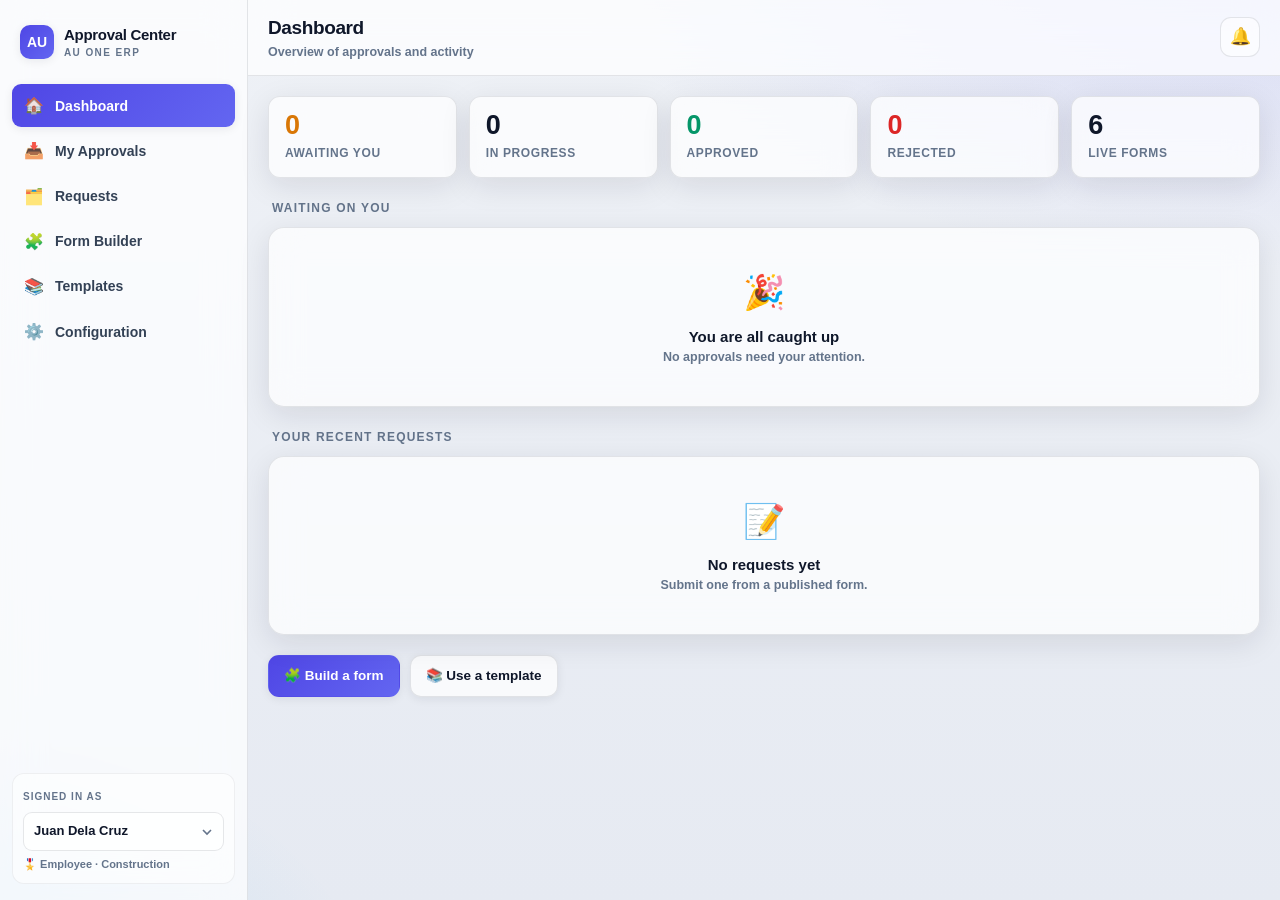
==== approval-center.html @ f8d5aec3 "Add Approval Center: config-driven enterprise approval workflow engine Standalone single-file app (n" ====
<!DOCTYPE html>
<html lang="en">
<head>
<meta charset="UTF-8">
<meta name="viewport" content="width=device-width, initial-scale=1.0, viewport-fit=cover">
<title>Approval Center — AU One ERP</title>
<style>
/* ============================================================================
   AU ONE ERP · APPROVAL CENTER
   A single-file, dependency-free, configuration-driven approval workflow engine.
   Layers (all in one file, cleanly separated in <script>):
     Storage · Config · Forms · Workflow · Approval · Validation · Permission
     · Notification · UI. Storage is async so swapping localStorage -> Supabase
     is a body-only change (see Store.adapter).
   ========================================================================== */
:root{
  --bg:#eef1f6; --bg2:#e6eaf2;
  --glass:rgba(255,255,255,.72); --glass2:rgba(255,255,255,.55);
  --stroke:rgba(17,24,39,.10); --stroke2:rgba(17,24,39,.06);
  --ink:#0f172a; --ink2:#334155; --muted:#64748b; --muted2:#94a3b8;
  --brand:#4f46e5; --brand2:#6366f1; --brandS:#eef2ff;
  --ok:#059669; --okS:#ecfdf5; --warn:#d97706; --warnS:#fffbeb;
  --bad:#dc2626; --badS:#fef2f2; --info:#0284c7; --infoS:#eff6ff;
  --shadow:0 8px 30px rgba(15,23,42,.10); --shadow2:0 2px 10px rgba(15,23,42,.08);
  --r:16px; --r2:12px; --r3:9px;
}
@media (prefers-color-scheme: dark){
  :root{
    --bg:#0b1120; --bg2:#0f172a;
    --glass:rgba(23,32,52,.72); --glass2:rgba(23,32,52,.5);
    --stroke:rgba(255,255,255,.10); --stroke2:rgba(255,255,255,.06);
    --ink:#f1f5f9; --ink2:#cbd5e1; --muted:#94a3b8; --muted2:#64748b;
    --brandS:#1e1b4b; --okS:#052e2b; --warnS:#2e2306; --badS:#3a0d0d; --infoS:#0b2540;
    --shadow:0 8px 30px rgba(0,0,0,.45); --shadow2:0 2px 10px rgba(0,0,0,.4);
  }
}
*{box-sizing:border-box;-webkit-tap-highlight-color:transparent}
html,body{margin:0;padding:0;height:100%}
body{
  font-family:-apple-system,BlinkMacSystemFont,'Segoe UI',Roboto,Helvetica,Arial,sans-serif;
  color:var(--ink);background:
    radial-gradient(1200px 600px at 100% -10%,rgba(99,102,241,.18),transparent 60%),
    radial-gradient(900px 500px at -10% 110%,rgba(14,165,233,.14),transparent 55%),
    linear-gradient(180deg,var(--bg),var(--bg2));
  background-attachment:fixed;font-size:15px;line-height:1.45;
  -webkit-font-smoothing:antialiased;overscroll-behavior:none}
button,input,select,textarea{font:inherit;color:inherit}
button{cursor:pointer;border:0;background:none}
a{color:var(--brand);text-decoration:none}
::-webkit-scrollbar{width:9px;height:9px}
::-webkit-scrollbar-thumb{background:var(--muted2);border-radius:9px;border:2px solid transparent;background-clip:content-box}

/* ---- shell ---- */
.app{display:grid;grid-template-columns:248px 1fr;min-height:100dvh}
.side{position:sticky;top:0;height:100dvh;padding:16px 12px;display:flex;flex-direction:column;gap:6px;
  background:var(--glass);backdrop-filter:blur(20px) saturate(1.4);-webkit-backdrop-filter:blur(20px) saturate(1.4);
  border-right:1px solid var(--stroke)}
.logo{display:flex;align-items:center;gap:10px;padding:8px 8px 14px}
.logo .mark{width:34px;height:34px;border-radius:10px;background:linear-gradient(135deg,var(--brand),var(--brand2));
  color:#fff;display:grid;place-items:center;font-weight:800;font-size:14px;box-shadow:var(--shadow2)}
.logo h1{font-size:15px;margin:0;font-weight:800;letter-spacing:-.02em}
.logo small{display:block;font-size:10px;color:var(--muted);font-weight:600;letter-spacing:.14em;text-transform:uppercase}
.nav{display:flex;flex-direction:column;gap:2px;margin-top:4px}
.nav button{display:flex;align-items:center;gap:11px;padding:10px 12px;border-radius:var(--r3);color:var(--ink2);
  font-weight:600;font-size:14px;text-align:left;width:100%;transition:.15s}
.nav button .ic{width:20px;text-align:center;font-size:16px;opacity:.9}
.nav button:hover{background:var(--glass2)}
.nav button.on{background:linear-gradient(135deg,var(--brand),var(--brand2));color:#fff;box-shadow:var(--shadow2)}
.nav button .badge{margin-left:auto;background:var(--bad);color:#fff;font-size:11px;font-weight:800;
  min-width:19px;height:19px;border-radius:10px;display:grid;place-items:center;padding:0 5px}
.nav button.on .badge{background:rgba(255,255,255,.28)}
.side .who{margin-top:auto;padding:10px;border-radius:var(--r2);background:var(--glass2);border:1px solid var(--stroke2)}
.side .who label{font-size:10px;color:var(--muted);font-weight:700;text-transform:uppercase;letter-spacing:.1em}
.side .who select{width:100%;margin-top:6px;padding:9px 10px;border-radius:9px;border:1px solid var(--stroke);
  background:var(--glass);font-weight:600;font-size:13px;appearance:none;
  background-image:url("data:image/svg+xml;utf8,<svg xmlns='http://www.w3.org/2000/svg' width='12' height='12'><path d='M2 4l4 4 4-4' stroke='%2364748b' stroke-width='1.6' fill='none'/></svg>");
  background-repeat:no-repeat;background-position:right 10px center;padding-right:26px}
.side .who .role{font-size:11px;color:var(--muted);margin-top:6px;font-weight:600}

.main{min-width:0;display:flex;flex-direction:column}
.topbar{position:sticky;top:0;z-index:20;display:flex;align-items:center;gap:12px;padding:14px 20px;
  background:var(--glass);backdrop-filter:blur(20px) saturate(1.4);-webkit-backdrop-filter:blur(20px) saturate(1.4);
  border-bottom:1px solid var(--stroke)}
.topbar h2{margin:0;font-size:19px;font-weight:800;letter-spacing:-.02em}
.topbar .sub{color:var(--muted);font-size:12.5px;font-weight:600;margin-top:1px}
.topbar .sp{flex:1}
.bell{position:relative;width:40px;height:40px;border-radius:11px;background:var(--glass2);border:1px solid var(--stroke);
  display:grid;place-items:center;font-size:17px}
.bell .dot{position:absolute;top:7px;right:8px;width:9px;height:9px;border-radius:9px;background:var(--bad);border:2px solid var(--glass)}
.content{padding:20px;max-width:1180px;width:100%;margin:0 auto}
.menu-btn{display:none}
.scrim{position:fixed;inset:0;z-index:65;background:rgba(0,0,0,.35);display:none}
.scrim.open{display:block}

/* ---- primitives ---- */
.btn{display:inline-flex;align-items:center;gap:8px;padding:10px 15px;border-radius:11px;font-weight:700;font-size:13.5px;
  background:var(--glass);border:1px solid var(--stroke);color:var(--ink);transition:.15s;box-shadow:var(--shadow2)}
.btn:hover{transform:translateY(-1px)}
.btn.primary{background:linear-gradient(135deg,var(--brand),var(--brand2));color:#fff;border-color:transparent}
.btn.ok{background:var(--ok);color:#fff;border-color:transparent}
.btn.bad{background:var(--bad);color:#fff;border-color:transparent}
.btn.ghost{background:transparent;box-shadow:none}
.btn.sm{padding:7px 11px;font-size:12.5px;border-radius:9px}
.btn.block{width:100%;justify-content:center}
.chip{display:inline-flex;align-items:center;gap:6px;padding:4px 10px;border-radius:20px;font-size:11.5px;font-weight:700;
  background:var(--glass2);border:1px solid var(--stroke2);color:var(--ink2)}
.status{padding:3px 10px;border-radius:20px;font-size:11px;font-weight:800;text-transform:uppercase;letter-spacing:.03em}
.status.draft{background:var(--glass2);color:var(--muted)}
.status.published,.status.approved,.status.completed{background:var(--okS);color:var(--ok)}
.status.archived{background:var(--glass2);color:var(--muted2)}
.status.pending,.status.inprogress{background:var(--warnS);color:var(--warn)}
.status.rejected,.status.cancelled{background:var(--badS);color:var(--bad)}
.status.returned,.status.revision{background:var(--infoS);color:var(--info)}
.card{background:var(--glass);border:1px solid var(--stroke);border-radius:var(--r);box-shadow:var(--shadow);
  backdrop-filter:blur(16px) saturate(1.3);-webkit-backdrop-filter:blur(16px) saturate(1.3)}
.pad{padding:18px}
.grid{display:grid;gap:14px}
.cols{grid-template-columns:repeat(auto-fill,minmax(260px,1fr))}
.row{display:flex;align-items:center;gap:10px}
.wrap{flex-wrap:wrap}
.sp{flex:1}
.muted{color:var(--muted)}
.small{font-size:12.5px}
.tiny{font-size:11px}
.sectitle{font-size:12px;font-weight:800;color:var(--muted);text-transform:uppercase;letter-spacing:.1em;margin:22px 4px 10px}
.empty{text-align:center;color:var(--muted);padding:40px 20px;font-weight:600}
.empty .big{font-size:34px;margin-bottom:8px}
.kpis{display:grid;grid-template-columns:repeat(auto-fit,minmax(150px,1fr));gap:12px}
.kpi{padding:15px 16px;border-radius:var(--r2)}
.kpi .n{font-size:27px;font-weight:800;letter-spacing:-.02em;line-height:1}
.kpi .l{font-size:12px;color:var(--muted);font-weight:700;margin-top:6px;text-transform:uppercase;letter-spacing:.05em}

.field{display:flex;flex-direction:column;gap:6px;margin-bottom:13px}
.field>label{font-size:12px;font-weight:700;color:var(--ink2)}
.field .req{color:var(--bad)}
.field .help{font-size:11.5px;color:var(--muted);font-weight:500}
.inp{width:100%;padding:11px 12px;border-radius:11px;border:1px solid var(--stroke);background:var(--glass);
  font-size:14.5px;transition:.15s;font-weight:500}
.inp:focus{outline:none;border-color:var(--brand);box-shadow:0 0 0 3px rgba(79,70,229,.16)}
select.inp{appearance:none;padding-right:30px;font-weight:600;
  background-image:url("data:image/svg+xml;utf8,<svg xmlns='http://www.w3.org/2000/svg' width='12' height='12'><path d='M2 4l4 4 4-4' stroke='%2364748b' stroke-width='1.6' fill='none'/></svg>");
  background-repeat:no-repeat;background-position:right 11px center}
textarea.inp{min-height:84px;resize:vertical;font-family:inherit}
.inp.err{border-color:var(--bad);box-shadow:0 0 0 3px rgba(220,38,38,.14)}
.errmsg{color:var(--bad);font-size:11.5px;font-weight:600}
.f2{display:grid;grid-template-columns:1fr 1fr;gap:12px}
.half{grid-column:span 1}.full{grid-column:1/-1}
.toggle{display:inline-flex;background:var(--glass2);border:1px solid var(--stroke);border-radius:11px;padding:3px}
.toggle button{padding:8px 13px;border-radius:8px;font-weight:700;font-size:13px;color:var(--muted)}
.toggle button.on{background:linear-gradient(135deg,var(--brand),var(--brand2));color:#fff}
.opt-row{display:flex;align-items:center;gap:8px;margin-bottom:7px}
.checkline{display:flex;align-items:center;gap:9px;padding:9px 11px;border:1px solid var(--stroke);border-radius:10px;
  background:var(--glass);margin-bottom:7px;font-weight:600;cursor:pointer}
.checkline input{width:18px;height:18px;accent-color:var(--brand)}
.stars{display:flex;gap:4px;font-size:26px;color:var(--muted2)}
.stars .on{color:#f59e0b}
.sig{border:1px dashed var(--stroke);border-radius:12px;background:var(--glass);touch-action:none;width:100%;height:150px;display:block}

/* ---- form card grid ---- */
.formcard{cursor:pointer;transition:.18s;overflow:hidden;position:relative}
.formcard:hover{transform:translateY(-3px);box-shadow:0 16px 40px rgba(15,23,42,.16)}
.formcard .bar{height:6px}
.formcard .body{padding:16px}
.formcard .icon{width:44px;height:44px;border-radius:12px;display:grid;place-items:center;font-size:22px;color:#fff;box-shadow:var(--shadow2)}
.formcard h3{margin:12px 0 4px;font-size:16px;font-weight:800;letter-spacing:-.01em}
.formcard .meta{display:flex;gap:6px;flex-wrap:wrap;margin-top:10px}

/* ---- builder ---- */
.builder{display:grid;grid-template-columns:230px 1fr 300px;gap:16px;align-items:start}
.palette{position:sticky;top:78px}
.pal-cat{font-size:10.5px;font-weight:800;color:var(--muted);text-transform:uppercase;letter-spacing:.09em;margin:12px 4px 7px}
.pal-item{display:flex;align-items:center;gap:9px;padding:9px 10px;border-radius:10px;border:1px solid var(--stroke);
  background:var(--glass);margin-bottom:6px;font-weight:600;font-size:12.5px;transition:.12s;user-select:none}
.pal-item:hover{border-color:var(--brand);transform:translateX(2px)}
.pal-item .ic{font-size:15px;width:20px;text-align:center}
.canvas{min-height:320px;border-radius:var(--r);border:1.5px dashed var(--stroke);padding:14px;background:var(--glass2)}
.canvas.drop{border-color:var(--brand);background:var(--brandS)}
.fitem{background:var(--glass);border:1px solid var(--stroke);border-radius:12px;padding:12px 12px 12px 40px;
  margin-bottom:10px;position:relative;box-shadow:var(--shadow2)}
.fitem.sel{border-color:var(--brand);box-shadow:0 0 0 3px rgba(79,70,229,.15)}
.fitem.layout{background:var(--glass2);border-style:dashed}
.fitem .handle{position:absolute;left:8px;top:0;bottom:0;width:26px;display:flex;flex-direction:column;
  align-items:center;justify-content:center;color:var(--muted2);cursor:grab;font-size:15px;touch-action:none}
.fitem.dragging{opacity:.5}
.fitem .fh{display:flex;align-items:center;gap:8px}
.fitem .fh .t{font-weight:700;font-size:13.5px}
.fitem .fh .ty{font-size:10.5px;color:var(--muted);font-weight:700;background:var(--glass2);padding:2px 7px;border-radius:6px}
.fitem .acts{margin-left:auto;display:flex;gap:4px}
.fitem .acts button{width:28px;height:28px;border-radius:8px;background:var(--glass2);border:1px solid var(--stroke2);
  display:grid;place-items:center;font-size:13px;color:var(--ink2)}
.fitem .acts button:hover{background:var(--brandS);color:var(--brand)}
.fitem .prev{margin-top:9px}
.inspector{position:sticky;top:78px}
.drophint{text-align:center;color:var(--muted);padding:34px 10px;font-weight:600;font-size:13px}

/* ---- workflow ---- */
.wf-step{display:flex;align-items:stretch;gap:12px;margin-bottom:8px}
.wf-step .num{width:34px;flex:none;display:flex;flex-direction:column;align-items:center}
.wf-step .num .dot{width:30px;height:30px;border-radius:50%;background:linear-gradient(135deg,var(--brand),var(--brand2));
  color:#fff;display:grid;place-items:center;font-weight:800;font-size:13px;box-shadow:var(--shadow2)}
.wf-step .num .line{flex:1;width:2px;background:var(--stroke);margin:4px 0}
.wf-step .box{flex:1;background:var(--glass);border:1px solid var(--stroke);border-radius:12px;padding:12px}
.wf-cond{margin-top:9px;padding:10px;border-radius:10px;background:var(--glass2);border:1px dashed var(--stroke)}

/* ---- request timeline ---- */
.tl{position:relative;padding-left:26px}
.tl:before{content:"";position:absolute;left:9px;top:4px;bottom:4px;width:2px;background:var(--stroke)}
.tl .ev{position:relative;margin-bottom:16px}
.tl .ev .mk{position:absolute;left:-26px;top:1px;width:20px;height:20px;border-radius:50%;background:var(--glass);
  border:2px solid var(--muted2);display:grid;place-items:center;font-size:10px}
.tl .ev.ok .mk{border-color:var(--ok);color:var(--ok)}
.tl .ev.bad .mk{border-color:var(--bad);color:var(--bad)}
.tl .ev.info .mk{border-color:var(--info);color:var(--info)}
.tl .ev .t{font-weight:700;font-size:13.5px}
.tl .ev .m{font-size:12.5px;color:var(--muted);font-weight:600}
.tl .ev .c{margin-top:5px;font-size:13px;background:var(--glass2);border:1px solid var(--stroke2);border-radius:10px;padding:8px 10px}

/* ---- modal / toast ---- */
.overlay{position:fixed;inset:0;z-index:60;background:rgba(15,23,42,.42);backdrop-filter:blur(4px);
  display:flex;align-items:flex-end;justify-content:center;padding:0}
@media(min-width:720px){.overlay{align-items:center;padding:24px}}
.modal{background:var(--glass);border:1px solid var(--stroke);border-radius:20px 20px 0 0;box-shadow:var(--shadow);
  width:100%;max-width:640px;max-height:92dvh;overflow:auto;backdrop-filter:blur(24px) saturate(1.4);
  -webkit-backdrop-filter:blur(24px) saturate(1.4)}
@media(min-width:720px){.modal{border-radius:20px}}
.modal .mh{position:sticky;top:0;background:var(--glass);border-bottom:1px solid var(--stroke);padding:16px 18px;
  display:flex;align-items:center;gap:10px;z-index:2;backdrop-filter:blur(20px)}
.modal .mh h3{margin:0;font-size:17px;font-weight:800}
.modal .mb{padding:18px}
.modal .mf{position:sticky;bottom:0;background:var(--glass);border-top:1px solid var(--stroke);padding:14px 18px;
  display:flex;gap:10px;justify-content:flex-end;backdrop-filter:blur(20px)}
.x{margin-left:auto;width:34px;height:34px;border-radius:10px;background:var(--glass2);display:grid;place-items:center;font-size:17px}
.toasts{position:fixed;top:14px;right:14px;z-index:80;display:flex;flex-direction:column;gap:8px;max-width:calc(100vw - 28px)}
.toast{background:var(--glass);border:1px solid var(--stroke);border-left:4px solid var(--brand);border-radius:12px;
  padding:11px 14px;box-shadow:var(--shadow);font-weight:600;font-size:13.5px;animation:slidein .25s ease;backdrop-filter:blur(20px)}
.toast.ok{border-left-color:var(--ok)}.toast.bad{border-left-color:var(--bad)}.toast.warn{border-left-color:var(--warn)}
@keyframes slidein{from{opacity:0;transform:translateX(20px)}to{opacity:1;transform:none}}

.code-vis{font-family:ui-monospace,Menlo,Consolas,monospace;background:var(--ink);color:#fff;border-radius:10px;
  padding:12px;text-align:center;font-weight:700;letter-spacing:2px;word-break:break-all}
.barcode{display:flex;gap:1px;height:56px;align-items:stretch;justify-content:center;margin-bottom:6px}
.barcode i{display:block}
.rt-table{width:100%;border-collapse:collapse;font-size:13px}
.rt-table th,.rt-table td{border:1px solid var(--stroke2);padding:6px 8px;text-align:left}
.rt-table th{background:var(--glass2);font-size:11px;text-transform:uppercase;letter-spacing:.04em;color:var(--muted)}
.mono{font-family:ui-monospace,Menlo,Consolas,monospace}

/* ---- mobile ---- */
@media(max-width:960px){
  .builder{grid-template-columns:1fr}
  .palette,.inspector{position:static}
}
@media(max-width:820px){
  .app{grid-template-columns:1fr}
  .side{position:fixed;z-index:70;left:0;top:0;width:270px;transform:translateX(-102%);transition:.25s;box-shadow:var(--shadow)}
  .side.open{transform:none}
  .menu-btn{display:grid;place-items:center;width:40px;height:40px;border-radius:11px;background:var(--glass2);border:1px solid var(--stroke);font-size:18px}
  .scrim{position:fixed;inset:0;z-index:65;background:rgba(0,0,0,.35);display:none}
  .scrim.open{display:block}
  .content{padding:14px}
  .f2{grid-template-columns:1fr}
  .topbar h2{font-size:17px}
}
</style>
</head>
<body>
<div class="app">
  <aside class="side" id="side"></aside>
  <div class="scrim" id="scrim" data-action="closeNav"></div>
  <div class="main">
    <div class="topbar">
      <button class="menu-btn" data-action="openNav">☰</button>
      <div><h2 id="viewTitle">Dashboard</h2><div class="sub" id="viewSub"></div></div>
      <div class="sp"></div>
      <button class="bell" data-action="notifs" id="bell">🔔</button>
    </div>
    <div class="content" id="content"></div>
  </div>
</div>
<div id="modalRoot"></div>
<div class="toasts" id="toasts"></div>

<script>
"use strict";
/* ============================================================================
   0 · UTILITIES
   ========================================================================== */
const $  = (s,r=document)=>r.querySelector(s);
const $$ = (s,r=document)=>[...r.querySelectorAll(s)];
const uid = (p='id')=>p+'_'+Date.now().toString(36)+Math.random().toString(36).slice(2,7);
const esc = s=>String(s??'').replace(/[&<>"']/g,c=>({'&':'&amp;','<':'&lt;','>':'&gt;','"':'&quot;',"'":'&#39;'}[c]));
const peso = n=>'₱'+(Math.round((+n||0)*100)/100).toLocaleString('en-PH',{minimumFractionDigits:0,maximumFractionDigits:2});
const num  = v=>{const n=parseFloat(v);return isNaN(n)?0:n;};
const fmtDate=ts=>ts?new Date(ts).toLocaleDateString('en-PH',{year:'numeric',month:'short',day:'numeric'}):'';
const fmtDT =ts=>ts?new Date(ts).toLocaleString('en-PH',{month:'short',day:'numeric',hour:'2-digit',minute:'2-digit'}):'';
const ago = ts=>{if(!ts)return'';const s=(Date.now()-ts)/1000;
  if(s<60)return'just now';if(s<3600)return Math.floor(s/60)+'m ago';if(s<86400)return Math.floor(s/3600)+'h ago';
  if(s<604800)return Math.floor(s/86400)+'d ago';return fmtDate(ts);};
const clone=o=>JSON.parse(JSON.stringify(o));
function setPath(obj,path,val){const p=path.split('.');let o=obj;for(let i=0;i<p.length-1;i++){if(o[p[i]]==null)o[p[i]]={};o=o[p[i]];}o[p[p.length-1]]=val;}
function getPath(obj,path){return path.split('.').reduce((o,k)=>o==null?undefined:o[k],obj);}

/* ============================================================================
   1 · STORAGE LAYER  (swap to Supabase by replacing adapter method bodies only)
   Interface used by every engine: list / get / upsert / remove.
   ========================================================================== */
const Store = (()=>{
  const KEY='ace_v1';
  const adapter = {
    /* --- localStorage adapter (default). Replace the 4 bodies below with
       Supabase calls, keeping signatures, and nothing else changes. --- */
    async _all(){ try{return JSON.parse(localStorage.getItem(KEY))||{};}catch(e){return{};} },
    async _save(db){ localStorage.setItem(KEY,JSON.stringify(db)); },
    async list(coll){ const db=await this._all(); return db[coll]||[]; },
    async get(coll,id){ return (await this.list(coll)).find(x=>x.id===id)||null; },
    async upsert(coll,rec){ const db=await this._all(); db[coll]=db[coll]||[];
      const i=db[coll].findIndex(x=>x.id===rec.id);
      rec.updatedAt=Date.now(); if(i<0){rec.createdAt=rec.createdAt||Date.now();db[coll].unshift(rec);} else db[coll][i]=rec;
      await this._save(db); return rec; },
    async remove(coll,id){ const db=await this._all(); db[coll]=(db[coll]||[]).filter(x=>x.id!==id); await this._save(db); },
    async bulk(coll,arr){ const db=await this._all(); db[coll]=arr; await this._save(db); },
    async raw(){ return this._all(); }
  };
  return adapter;
})();

/* ============================================================================
   2 · CONFIGURATION LAYER
   Field-type registry (the low-code catalogue) + seed directory/modules/templates.
   Adding a field type = one entry here. Nothing else hardcoded.
   ========================================================================== */
const FieldTypes = {
  // input fields ------------------------------------------------------------
  text:{label:'Single Line Text',ic:'🔤',cat:'Basic',value:''},
  paragraph:{label:'Paragraph',ic:'📄',cat:'Basic',value:''},
  number:{label:'Number',ic:'#️⃣',cat:'Basic',value:''},
  currency:{label:'Currency',ic:'💰',cat:'Basic',value:''},
  date:{label:'Date',ic:'📅',cat:'Basic',value:''},
  time:{label:'Time',ic:'⏰',cat:'Basic',value:''},
  email:{label:'Email',ic:'✉️',cat:'Basic',value:''},
  phone:{label:'Phone',ic:'📱',cat:'Basic',value:''},
  // choice ------------------------------------------------------------------
  dropdown:{label:'Dropdown',ic:'🔽',cat:'Choice',opts:true,value:''},
  radio:{label:'Radio',ic:'🔘',cat:'Choice',opts:true,value:''},
  checkbox:{label:'Checkbox',ic:'☑️',cat:'Choice',value:false},
  multiselect:{label:'Multi Select',ic:'🗂️',cat:'Choice',opts:true,value:[]},
  yesno:{label:'Yes / No',ic:'🔀',cat:'Choice',value:''},
  rating:{label:'Rating',ic:'⭐',cat:'Choice',value:0},
  // advanced ----------------------------------------------------------------
  signature:{label:'Signature',ic:'✍️',cat:'Advanced',value:''},
  location:{label:'Location',ic:'📍',cat:'Advanced',value:''},
  qrcode:{label:'QR Code',ic:'🔳',cat:'Advanced',value:''},
  barcode:{label:'Barcode',ic:'📊',cat:'Advanced',value:''},
  image:{label:'Image Upload',ic:'🖼️',cat:'Advanced',value:''},
  file:{label:'File Upload',ic:'📎',cat:'Advanced',value:''},
  repeating:{label:'Repeating Table',ic:'🧾',cat:'Advanced',value:[]},
  // pickers (data-driven) ---------------------------------------------------
  people:{label:'People Picker',ic:'👤',cat:'Picker',source:'people',value:''},
  project:{label:'Project Picker',ic:'🏗️',cat:'Picker',source:'projects',value:''},
  department:{label:'Department Picker',ic:'🏢',cat:'Picker',source:'departments',value:''},
  role:{label:'Role Picker',ic:'🎖️',cat:'Picker',source:'roles',value:''},
  lookup:{label:'Dynamic Lookup',ic:'🔎',cat:'Picker',opts:true,value:''},
  // computed / layout -------------------------------------------------------
  formula:{label:'Formula Field',ic:'🧮',cat:'Computed',value:''},
  calculated:{label:'Calculated Field',ic:'🟰',cat:'Computed',value:''},
  hidden:{label:'Hidden Field',ic:'🙈',cat:'Computed',value:''},
  divider:{label:'Section Divider',ic:'➖',cat:'Layout',layout:true},
  heading:{label:'Heading',ic:'🔠',cat:'Layout',layout:true},
  description:{label:'Description',ic:'💬',cat:'Layout',layout:true},
};
const FIELD_CATS=['Basic','Choice','Advanced','Picker','Computed','Layout'];

const ICON_CHOICES=['📝','💰','🏗️','🧾','📋','🛠️','🚚','⛑️','🧯','📦','🗓️','✈️','👤','🎖️','📑','🔬','⚙️','🏢'];
const COLOR_CHOICES=['#4f46e5','#0284c7','#059669','#d97706','#dc2626','#7c3aed','#db2777','#0d9488','#ca8a04','#475569'];
const ACTION_TYPES=['approve','reject','return','revision','comment','delegate','escalate','forward','cancel'];

/* -- seed data (only written once, on first run) -- */
const SEED = {
  people:[
    {id:'u1',name:'Juan Dela Cruz',role:'Employee',department:'Construction',color:'#4f46e5'},
    {id:'u2',name:'Ramon Silva',role:'Supervisor',department:'Construction',color:'#0284c7'},
    {id:'u3',name:'Engr. Vic Reyes',role:'Construction Head',department:'Construction',color:'#059669'},
    {id:'u4',name:'Grace Tan',role:'Finance',department:'Finance',color:'#d97706'},
    {id:'u5',name:'Arch. Dan Pagdayunan',role:'CEO',department:'Executive',color:'#dc2626'},
    {id:'u6',name:'Liza Cruz',role:'HR',department:'HR',color:'#db2777'},
    {id:'u7',name:'Mark Uy',role:'Procurement',department:'Procurement',color:'#7c3aed'},
    {id:'u8',name:'Engr. Paolo Lim',role:'Project Director',department:'Construction',color:'#0d9488'},
  ],
  roles:['Employee','Supervisor','Construction Head','Project Director','Finance','Procurement','HR','QAQC','CEO'].map(r=>({id:r,name:r})),
  departments:['Construction','Finance','Design','HR','Sales','Procurement','QAQC','Executive'].map(d=>({id:d,name:d})),
  modules:['Construction','Finance','Design','HR','Sales','Procurement','QAQC','Incentive','Inventory','Equipment','Documents'].map(m=>({id:m,name:m})),
  projects:[
    {id:'p1',name:'LP House'},{id:'p2',name:'Dela Cruz Residence'},
    {id:'p3',name:'Skyline Tower'},{id:'p4',name:'Coastal Villa'},
  ],
};

/* -- field factory -- */
function makeField(type){
  const def=FieldTypes[type];const f={id:uid('f'),type,key:'',label:def.label,help:'',required:false,width:'full'};
  if(def.opts)f.options=[{label:'Option 1',value:'Option 1'},{label:'Option 2',value:'Option 2'}];
  if(type==='yesno')f.options=[{label:'Yes',value:'Yes'},{label:'No',value:'No'}];
  if(type==='repeating')f.columns=[{key:'item',label:'Item',type:'text'},{key:'qty',label:'Qty',type:'number'}];
  if(type==='formula'||type==='calculated')f.expression='';
  if(type==='lookup')f.source='';
  if(def.layout){f.required=false;delete f.key;}
  if(type==='heading')f.label='Section Heading';
  if(type==='description')f.label='Add descriptive text here.';
  return f;
}
function fieldKey(f){return f.key||('f_'+f.id.slice(-6));}

/* ============================================================================
   3 · VALIDATION ENGINE
   ========================================================================== */
const Validation = {
  field(f,val){
    if(FieldTypes[f.type]?.layout)return null;
    const empty = val===''||val==null||(Array.isArray(val)&&!val.length)||val===false&&f.type!=='checkbox';
    if(f.required && (val===''||val==null||(Array.isArray(val)&&!val.length)))return 'Required';
    if(empty)return null;
    if(f.type==='email' && !/^[^\s@]+@[^\s@]+\.[^\s@]+$/.test(val))return 'Invalid email';
    if(f.type==='phone' && !/^[0-9+()\-\s]{7,}$/.test(val))return 'Invalid phone';
    if((f.type==='number'||f.type==='currency') && isNaN(parseFloat(val)))return 'Must be a number';
    return null;
  },
  form(form,values){
    const errs={};
    (form.fields||[]).forEach(f=>{const e=this.field(f,values[fieldKey(f)]);if(e)errs[f.id]=e;});
    return errs;
  }
};

/* ============================================================================
   4 · FORM ENGINE  (config -> live form; also computes formulas)
   ========================================================================== */
const FormEngine = {
  async pickerOptions(source){
    if(!source)return[];
    const rows=await Store.list(source);
    return rows.map(r=>({label:r.name,value:r.id,sub:r.role||r.department||''}));
  },
  evalExpression(expr,values,form){
    if(!expr)return '';
    let s=expr.replace(/\{([^}]+)\}/g,(_,k)=>{
      const f=(form.fields||[]).find(ff=>fieldKey(ff)===k.trim());
      const v=f?values[fieldKey(f)]:values[k.trim()];
      return '('+num(v)+')';
    });
    if(!/^[0-9+\-*/(). ]*$/.test(s))return 'ERR';
    try{const r=Function('"use strict";return('+(s||'0')+')')();return isFinite(r)?Math.round(r*100)/100:'ERR';}catch(e){return 'ERR';}
  }
};

/* ============================================================================
   5 · WORKFLOW ENGINE  (build runtime steps from form.workflow + conditions)
   ========================================================================== */
const WorkflowEngine = {
  condOps:[['gt','>'],['gte','≥'],['lt','<'],['lte','≤'],['eq','='],['neq','≠']],
  test(cond,values,form){
    if(!cond||!cond.field)return true;
    const f=(form.fields||[]).find(ff=>fieldKey(ff)===cond.field);
    const raw=values[cond.field];
    const isNumType=f && (f.type==='number'||f.type==='currency');
    const a=isNumType?num(raw):String(raw??'').toLowerCase();
    const b=isNumType?num(cond.value):String(cond.value??'').toLowerCase();
    switch(cond.op){case'gt':return a>b;case'gte':return a>=b;case'lt':return a<b;
      case'lte':return a<=b;case'eq':return a===b;case'neq':return a!==b;default:return true;}
  },
  buildRuntime(form,values){
    const steps=(form.workflow?.steps||[]).filter(s=>this.test(s.condition,values,form));
    return steps.map((s,i)=>({
      idx:i,stepId:s.id,name:s.name,approverType:s.approverType,role:s.role,userId:s.userId,
      mode:s.mode||'sequential',slaHours:s.slaHours||0,
      status:i===0?'pending':'waiting',decidedBy:'',decidedAt:0,action:'',remarks:''
    }));
  },
  approverLabel(step){
    if(step.approverType==='user'){const u=DIR.people.find(p=>p.id===step.userId);return u?u.name:'(user)';}
    return step.role||'(role)';
  }
};

/* ============================================================================
   6 · PERMISSION ENGINE
   ========================================================================== */
const Permission = {
  can(form,act){ // act: create/submit/edit/approve/reject/delete/archive
    const perms=form?.permissions||{};
    const allowed=perms[act];
    if(!allowed||!allowed.length||allowed.includes('*'))return true;
    return allowed.includes(APP.user.role);
  },
  isApproverFor(step){
    if(!step)return false;
    if(step.approverType==='user')return step.userId===APP.user.id;
    return step.role===APP.user.role;
  }
};

/* ============================================================================
   7 · APPROVAL ENGINE
   ========================================================================== */
const Approval = {
  async submit(form,values){
    const steps=WorkflowEngine.buildRuntime(form,values);
    const req={
      id:uid('req'),formId:form.id,formName:form.name,icon:form.icon,color:form.color,
      module:form.module,department:form.department,
      values,submittedBy:APP.user.id,submittedByName:APP.user.name,submittedAt:Date.now(),
      status:steps.length?'pending':'approved',currentStep:0,steps,
      timeline:[{at:Date.now(),by:APP.user.name,type:'submitted',text:'Submitted request'}],
      comments:[],version:1
    };
    if(!steps.length)req.timeline.push({at:Date.now(),by:'System',type:'approved',text:'Auto-approved (no workflow steps)'});
    await Store.upsert('requests',req);
    await this._notifyCurrent(req,form);
    return req;
  },
  async _notifyCurrent(req){
    const step=req.steps[req.currentStep];
    if(!step)return;
    const targets=DIR.people.filter(p=>step.approverType==='user'?p.id===step.userId:p.role===step.role);
    for(const t of targets)await Notify.push(t.id,`"${req.formName}" needs your approval (${step.name})`,req.id);
  },
  async act(req,action,remarks){
    const step=req.steps[req.currentStep];
    const evt={at:Date.now(),by:APP.user.name,type:action,text:'',remarks:remarks||''};
    const label={approve:'Approved',reject:'Rejected',return:'Returned',revision:'Requested revision',
      comment:'Commented',delegate:'Delegated',escalate:'Escalated',forward:'Forwarded',cancel:'Cancelled'}[action];
    if(action==='comment'){evt.text='Comment';req.comments.push({by:APP.user.name,at:Date.now(),text:remarks||''});
      req.timeline.push(evt);await Store.upsert('requests',req);return req;}
    if(step){step.decidedBy=APP.user.name;step.decidedAt=Date.now();step.remarks=remarks||'';step.action=action;}
    if(action==='approve'){
      if(step)step.status='approved';
      evt.text=`${label} · ${step?step.name:''}`;
      req.timeline.push(evt);
      const next=req.currentStep+1;
      if(next>=req.steps.length){req.status='approved';
        req.timeline.push({at:Date.now(),by:'System',type:'completed',text:'All approvals complete'});}
      else{req.currentStep=next;req.steps[next].status='pending';await this._notifyCurrent(req);}
    }else if(action==='reject'){
      if(step)step.status='rejected';req.status='rejected';evt.text=`${label} · ${step?step.name:''}`;req.timeline.push(evt);
      await Notify.push(req.submittedBy,`Your "${req.formName}" was rejected`,req.id);
    }else if(action==='return'||action==='revision'){
      if(step)step.status='pending';req.status=action==='return'?'returned':'revision';
      evt.text=label;req.timeline.push(evt);
      await Notify.push(req.submittedBy,`Your "${req.formName}" needs changes`,req.id);
    }else if(action==='cancel'){
      req.status='cancelled';evt.text=label;req.timeline.push(evt);
    }else if(action==='delegate'||action==='forward'){
      const to=DIR.people.find(p=>p.id===remarks);
      if(to&&step){step.approverType='user';step.userId=to.id;step.status='pending';step.decidedAt=0;step.decidedBy='';}
      evt.text=`${label} to ${to?to.name:'?'}`;evt.remarks='';req.timeline.push(evt);
      if(to)await Notify.push(to.id,`"${req.formName}" was ${label.toLowerCase()} to you`,req.id);
    }else if(action==='escalate'){
      evt.text=label;req.timeline.push(evt);
    }
    await Store.upsert('requests',req);
    return req;
  }
};

/* ============================================================================
   8 · NOTIFICATION ENGINE
   ========================================================================== */
const Notify = {
  async push(userId,text,requestId){
    await Store.upsert('notifications',{id:uid('n'),userId,text,requestId,read:false,at:Date.now()});
  },
  async mine(){return (await Store.list('notifications')).filter(n=>n.userId===APP.user.id).sort((a,b)=>b.at-a.at);},
  async unread(){return (await this.mine()).filter(n=>!n.read).length;},
  async markAll(){const all=await Store.list('notifications');
    all.forEach(n=>{if(n.userId===APP.user.id)n.read=true;});await Store.bulk('notifications',all);}
};

/* ============================================================================
   9 · UI ENGINE  (app state, router, rendering, toasts, modals)
   ========================================================================== */
const APP={view:'dashboard',user:null,editing:null,navOpen:false};
const DIR={people:[],roles:[],departments:[],modules:[],projects:[]};

function toast(msg,kind=''){const t=document.createElement('div');t.className='toast '+kind;t.textContent=msg;
  $('#toasts').appendChild(t);setTimeout(()=>{t.style.opacity=0;t.style.transition='.3s';setTimeout(()=>t.remove(),300);},2600);}

function modal({title,body,footer,wide}){
  const root=$('#modalRoot');
  root.innerHTML=`<div class="overlay" data-action="closeModalBg"><div class="modal" style="${wide?'max-width:820px':''}" data-stop>
    <div class="mh"><h3>${esc(title)}</h3><button class="x" data-action="closeModal">✕</button></div>
    <div class="mb">${body}</div>${footer?`<div class="mf">${footer}</div>`:''}</div></div>`;
}
function closeModal(){$('#modalRoot').innerHTML='';}

const NAV=[
  {id:'dashboard',ic:'🏠',label:'Dashboard'},
  {id:'inbox',ic:'📥',label:'My Approvals'},
  {id:'requests',ic:'🗂️',label:'Requests'},
  {id:'forms',ic:'🧩',label:'Form Builder'},
  {id:'templates',ic:'📚',label:'Templates'},
  {id:'settings',ic:'⚙️',label:'Configuration'},
];

async function renderNav(){
  const inbox=await inboxCount();
  $('#side').innerHTML=`
    <div class="logo"><div class="mark">AU</div><div><h1>Approval Center</h1><small>AU One ERP</small></div></div>
    <div class="nav">${NAV.map(n=>`<button data-action="go" data-view="${n.id}" class="${APP.view===n.id?'on':''}">
      <span class="ic">${n.ic}</span><span>${n.label}</span>${n.id==='inbox'&&inbox?`<span class="badge">${inbox}</span>`:''}</button>`).join('')}</div>
    <div class="who"><label>Signed in as</label>
      <select data-action="switchUser">${DIR.people.map(p=>`<option value="${p.id}" ${p.id===APP.user.id?'selected':''}>${esc(p.name)}</option>`).join('')}</select>
      <div class="role">🎖️ ${esc(APP.user.role)} · ${esc(APP.user.department)}</div>
    </div>`;
}

async function inboxCount(){
  const reqs=await Store.list('requests');
  return reqs.filter(r=>['pending','inprogress'].includes(r.status)&&Permission.isApproverFor(r.steps[r.currentStep])).length;
}

const TITLES={dashboard:['Dashboard','Overview of approvals and activity'],
  inbox:['My Approvals','Requests waiting on your decision'],
  requests:['Requests','Every submission across the organisation'],
  forms:['Form Builder','Design configuration-driven request forms'],
  templates:['Templates','Start from a pre-built form template'],
  settings:['Configuration','Directory, roles, departments & modules']};

async function render(){
  await renderNav();
  const [t,s]=TITLES[APP.view]||['',''];
  $('#viewTitle').textContent=t;$('#viewSub').textContent=s;
  const bell=$('#bell');const un=await Notify.unread();bell.innerHTML='🔔'+(un?`<span class="dot"></span>`:'');
  const c=$('#content');
  if(APP.view==='dashboard')return renderDashboard(c);
  if(APP.view==='inbox')return renderInbox(c);
  if(APP.view==='requests')return renderRequests(c);
  if(APP.view==='forms')return APP.editing?renderBuilder(c):renderForms(c);
  if(APP.view==='templates')return renderTemplates(c);
  if(APP.view==='settings')return renderSettings(c);
}

/* ---------- Dashboard ---------- */
async function renderDashboard(c){
  const reqs=await Store.list('requests');const forms=await Store.list('forms');
  const mine=reqs.filter(r=>r.submittedBy===APP.user.id);
  const inbox=reqs.filter(r=>['pending','inprogress'].includes(r.status)&&Permission.isApproverFor(r.steps[r.currentStep]));
  const pending=reqs.filter(r=>r.status==='pending').length;
  const approved=reqs.filter(r=>r.status==='approved').length;
  const rejected=reqs.filter(r=>r.status==='rejected').length;
  c.innerHTML=`
  <div class="kpis">
    <div class="card kpi"><div class="n" style="color:var(--warn)">${inbox.length}</div><div class="l">Awaiting you</div></div>
    <div class="card kpi"><div class="n">${pending}</div><div class="l">In progress</div></div>
    <div class="card kpi"><div class="n" style="color:var(--ok)">${approved}</div><div class="l">Approved</div></div>
    <div class="card kpi"><div class="n" style="color:var(--bad)">${rejected}</div><div class="l">Rejected</div></div>
    <div class="card kpi"><div class="n">${forms.filter(f=>f.status==='published').length}</div><div class="l">Live forms</div></div>
  </div>
  <div class="sectitle">Waiting on you</div>
  ${inbox.length?`<div class="grid cols">${inbox.slice(0,6).map(reqCard).join('')}</div>`:emptyCard('🎉','You are all caught up','No approvals need your attention.')}
  <div class="sectitle">Your recent requests</div>
  ${mine.length?`<div class="grid cols">${mine.slice(0,6).map(reqCard).join('')}</div>`:emptyCard('📝','No requests yet','Submit one from a published form.')}
  <div style="margin-top:20px" class="row wrap">
    <button class="btn primary" data-action="go" data-view="forms">🧩 Build a form</button>
    <button class="btn" data-action="go" data-view="templates">📚 Use a template</button>
  </div>`;
}
function emptyCard(ic,t,m){return `<div class="card pad empty"><div class="big">${ic}</div><div style="font-size:15px;color:var(--ink)">${t}</div><div class="small">${m}</div></div>`;}
function reqCard(r){const step=r.steps[r.currentStep];
  return `<div class="card formcard" data-action="openReq" data-id="${r.id}"><div class="bar" style="background:${r.color||'#4f46e5'}"></div>
    <div class="body"><div class="row"><div class="icon" style="background:${r.color||'#4f46e5'}">${r.icon||'📝'}</div>
      <span class="sp"></span><span class="status ${r.status}">${r.status}</span></div>
    <h3>${esc(r.formName)}</h3>
    <div class="small muted">by ${esc(r.submittedByName)} · ${ago(r.submittedAt)}</div>
    <div class="meta">${r.status==='pending'&&step?`<span class="chip">⏳ ${esc(step.name)}</span>`:''}
      ${r.module?`<span class="chip">🧱 ${esc(r.module)}</span>`:''}</div></div></div>`;}

/* ---------- Inbox ---------- */
async function renderInbox(c){
  const reqs=await Store.list('requests');
  const list=reqs.filter(r=>['pending','inprogress'].includes(r.status)&&Permission.isApproverFor(r.steps[r.currentStep]));
  c.innerHTML=list.length?`<div class="grid cols">${list.map(reqCard).join('')}</div>`
    :emptyCard('📭','Inbox zero','No requests are waiting on your role right now. Switch user in the sidebar to test other approvers.');
}

/* ---------- Requests ---------- */
async function renderRequests(c){
  const reqs=await Store.list('requests');
  const f=APP.reqFilter||'all';
  const list=reqs.filter(r=>f==='all'||r.status===f);
  const counts=k=>reqs.filter(r=>r.status===k).length;
  c.innerHTML=`<div class="row wrap" style="margin-bottom:14px">
    ${['all','pending','approved','rejected','returned','cancelled'].map(k=>`<button class="chip" data-action="reqFilter" data-f="${k}"
      style="${f===k?'background:var(--brand);color:#fff;border-color:transparent':''}">${k[0].toUpperCase()+k.slice(1)} ${k==='all'?reqs.length:counts(k)}</button>`).join('')}</div>
    ${list.length?`<div class="grid cols">${list.map(reqCard).join('')}</div>`:emptyCard('🗂️','No requests','Nothing matches this filter.')}`;
}

/* ---------- Request detail ---------- */
async function openReq(id){
  const r=await Store.get('requests',id);if(!r)return;
  const form=await Store.get('forms',r.formId);
  const step=r.steps[r.currentStep];
  const canAct=['pending','inprogress'].includes(r.status)&&Permission.isApproverFor(step);
  const isOwner=r.submittedBy===APP.user.id;
  const body=`
    <div class="row" style="margin-bottom:10px"><div class="icon formcard" style="width:44px;height:44px;background:${r.color||'#4f46e5'};border-radius:12px;display:grid;place-items:center;font-size:22px;color:#fff">${r.icon||'📝'}</div>
      <div><div style="font-weight:800;font-size:16px">${esc(r.formName)}</div>
      <div class="small muted">by ${esc(r.submittedByName)} · ${fmtDT(r.submittedAt)}</div></div>
      <span class="sp"></span><span class="status ${r.status}">${r.status}</span></div>

    <div class="sectitle" style="margin-top:6px">Approval chain</div>
    <div>${r.steps.map((s,i)=>`<div class="wf-step"><div class="num"><div class="dot" style="${s.status==='approved'?'background:var(--ok)':s.status==='rejected'?'background:var(--bad)':i===r.currentStep&&r.status==='pending'?'':'background:var(--muted2)'}">${s.status==='approved'?'✓':s.status==='rejected'?'✕':i+1}</div>${i<r.steps.length-1?'<div class="line"></div>':''}</div>
      <div class="box"><div class="row"><b>${esc(s.name)}</b><span class="sp"></span><span class="status ${s.status==='approved'?'approved':s.status==='rejected'?'rejected':s.status==='pending'?'pending':'draft'}">${s.status}</span></div>
      <div class="small muted">${esc(WorkflowEngine.approverLabel(s))}${s.decidedBy?` · ${esc(s.decidedBy)} ${ago(s.decidedAt)}`:''}</div>
      ${s.remarks?`<div class="small" style="margin-top:4px">💬 ${esc(s.remarks)}</div>`:''}</div></div>`).join('')}</div>

    <div class="sectitle">Submitted details</div>
    <div class="card pad" style="box-shadow:none">${renderReadonly(form,r.values)}</div>

    <div class="sectitle">Activity timeline</div>
    <div class="tl">${r.timeline.slice().reverse().map(ev=>{
      const k=['approved','completed'].includes(ev.type)?'ok':['rejected','cancel'].includes(ev.type)?'bad':['return','revision','delegate','forward','escalate'].includes(ev.type)?'info':'';
      const mk=ev.type==='approved'||ev.type==='completed'?'✓':ev.type==='rejected'?'✕':ev.type==='comment'?'💬':'•';
      return `<div class="ev ${k}"><div class="mk">${mk}</div><div class="t">${esc(ev.text||ev.type)}</div>
        <div class="m">${esc(ev.by)} · ${fmtDT(ev.at)}</div>${ev.remarks?`<div class="c">${esc(ev.remarks)}</div>`:''}</div>`;}).join('')}</div>`;

  let footer='';
  if(canAct){footer=`<button class="btn ghost" data-action="reqMore" data-id="${r.id}">⋯ More</button>
    <button class="btn bad" data-action="reqAct" data-id="${r.id}" data-act="reject">Reject</button>
    <button class="btn" data-action="reqAct" data-id="${r.id}" data-act="return">Return</button>
    <button class="btn ok" data-action="reqAct" data-id="${r.id}" data-act="approve">Approve</button>`;}
  else if(isOwner&&['pending','returned','revision'].includes(r.status)){footer=`<button class="btn bad" data-action="reqAct" data-id="${r.id}" data-act="cancel">Cancel request</button>`;}
  modal({title:'Request',body,footer,wide:true});
}
function renderReadonly(form,values){
  if(!form)return '<div class="muted small">Form definition not found.</div>';
  return (form.fields||[]).filter(f=>!FieldTypes[f.type]?.layout&&f.type!=='hidden').map(f=>{
    let v=values[fieldKey(f)];let disp;
    if(f.type==='currency')disp=peso(v);
    else if(f.type==='signature'&&v)disp=`<img src="${v}" style="max-height:70px;border:1px solid var(--stroke);border-radius:8px;background:#fff">`;
    else if((f.type==='image')&&v)disp=`<img src="${v}" style="max-height:120px;border-radius:8px">`;
    else if(f.type==='file'&&v)disp=`<a href="${v}" download>Download file</a>`;
    else if(f.type==='multiselect'&&Array.isArray(v))disp=v.join(', ')||'—';
    else if(f.type==='rating')disp='★'.repeat(+v||0)+'☆'.repeat(5-(+v||0));
    else if(f.type==='repeating'&&Array.isArray(v))disp=repeatReadonly(f,v);
    else if(['people','project','department','role'].includes(f.type)){const src=DIR[FieldTypes[f.type].source]||[];disp=esc((src.find(x=>x.id===v)||{}).name||v||'—');}
    else disp=esc(v||'—');
    return `<div class="field" style="margin-bottom:10px"><label>${esc(f.label)}</label><div style="font-weight:600">${disp||'—'}</div></div>`;
  }).join('')||'<div class="muted small">No fields.</div>';
}
function repeatReadonly(f,rows){if(!rows.length)return '—';
  return `<table class="rt-table"><thead><tr>${f.columns.map(c=>`<th>${esc(c.label)}</th>`).join('')}</tr></thead>
    <tbody>${rows.map(r=>`<tr>${f.columns.map(c=>`<td>${esc(r[c.key]||'')}</td>`).join('')}</tr>`).join('')}</tbody></table>`;}

/* ---------- Forms list ---------- */
async function renderForms(c){
  const forms=(await Store.list('forms')).filter(f=>!f.isTemplate);
  c.innerHTML=`<div class="row" style="margin-bottom:14px"><button class="btn primary" data-action="newForm">＋ Create Form</button>
    <span class="sp"></span><span class="chip">${forms.length} form(s)</span></div>
    ${forms.length?`<div class="grid cols">${forms.map(formCard).join('')}</div>`
      :emptyCard('🧩','No forms yet','Click “Create Form” to build one with drag-and-drop, or start from a template.')}`;
}
function formCard(f){return `<div class="card formcard"><div class="bar" style="background:${f.color}"></div>
  <div class="body"><div class="row"><div class="icon" style="background:${f.color}">${f.icon}</div><span class="sp"></span>
    <span class="status ${f.status}">${f.status}</span></div>
  <h3>${esc(f.name)}</h3><div class="small muted">${esc(f.description||'No description')}</div>
  <div class="meta"><span class="chip">🧱 ${esc(f.module||'—')}</span><span class="chip">v${f.version||1}</span>
    <span class="chip">${(f.fields||[]).length} fields</span><span class="chip">${(f.workflow?.steps||[]).length} steps</span></div>
  <div class="row wrap" style="margin-top:12px">
    <button class="btn sm primary" data-action="editForm" data-id="${f.id}">Edit</button>
    ${f.status==='published'?`<button class="btn sm ok" data-action="useForm" data-id="${f.id}">Submit</button>`:''}
    <button class="btn sm" data-action="dupForm" data-id="${f.id}">Duplicate</button>
    <button class="btn sm ghost" data-action="formMore" data-id="${f.id}">⋯</button>
  </div></div></div>`;}

async function newForm(){
  const f={id:uid('form'),name:'Untitled Form',description:'',icon:'📝',color:'#4f46e5',
    department:DIR.departments[0]?.id||'',module:DIR.modules[0]?.id||'',category:'General',
    version:1,status:'draft',isTemplate:false,fields:[],
    workflow:{steps:[{id:uid('s'),name:'Supervisor',approverType:'role',role:'Supervisor',mode:'sequential',condition:null,slaHours:24}]},
    permissions:{create:['*'],submit:['*'],edit:['*'],approve:['*'],delete:['*'],archive:['*']}};
  await Store.upsert('forms',f);APP.editing=f.id;APP.builderTab='fields';render();
}

/* ---------- FORM BUILDER ---------- */
let BUILDER_SEL=null;
async function renderBuilder(c){
  const f=await Store.get('forms',APP.editing);if(!f){APP.editing=null;return render();}
  const tab=APP.builderTab||'fields';
  c.innerHTML=`
  <div class="row wrap" style="margin-bottom:14px">
    <button class="btn ghost" data-action="closeBuilder">‹ All forms</button>
    <div class="toggle">
      <button class="${tab==='fields'?'on':''}" data-action="btab" data-t="fields">🧱 Fields</button>
      <button class="${tab==='workflow'?'on':''}" data-action="btab" data-t="workflow">🔁 Workflow</button>
      <button class="${tab==='settings'?'on':''}" data-action="btab" data-t="settings">⚙️ Settings</button>
    </div>
    <span class="sp"></span>
    <span class="status ${f.status}">${f.status}</span>
    ${f.status==='published'?`<button class="btn" data-action="setStatus" data-s="draft">Unpublish</button>`
      :`<button class="btn primary" data-action="setStatus" data-s="published">Publish</button>`}
    ${f.status==='published'?`<button class="btn ok" data-action="useForm" data-id="${f.id}">Preview / Submit</button>`:''}
  </div>
  <div id="builderBody"></div>`;
  if(tab==='fields')renderBuilderFields(f);
  else if(tab==='workflow')renderBuilderWorkflow(f);
  else renderBuilderSettings(f);
}

function renderBuilderFields(f){
  const sel=(f.fields||[]).find(x=>x.id===BUILDER_SEL)||null;
  const palette=FIELD_CATS.map(cat=>`<div class="pal-cat">${cat}</div>`+
    Object.entries(FieldTypes).filter(([k,d])=>d.cat===cat).map(([k,d])=>
      `<div class="pal-item" data-action="addField" data-t="${k}"><span class="ic">${d.ic}</span>${d.label}</div>`).join('')).join('');
  $('#builderBody').innerHTML=`<div class="builder">
    <div class="palette"><div class="small muted" style="margin-bottom:6px;font-weight:700">Tap a field to add it →</div>${palette}</div>
    <div><div class="canvas" id="canvas" data-sortable>
      ${(f.fields||[]).length?f.fields.map((fl,i)=>builderFieldRow(fl,i)).join(''):'<div class="drophint">Your form is empty.<br>Tap fields from the left to add them, then drag ⋮⋮ to reorder.</div>'}
    </div></div>
    <div class="inspector">${sel?inspector(sel,f):'<div class="card pad muted small">Select a field to edit its properties, options, validation and width.</div>'}</div>
  </div>`;
  if(f.fields?.length)makeSortable($('#canvas'),async(from,to)=>{
    const arr=f.fields;arr.splice(to,0,arr.splice(from,1)[0]);await Store.upsert('forms',f);renderBuilderFields(f);
  });
}
function builderFieldRow(fl,i){const d=FieldTypes[fl.type];const layout=d.layout;
  return `<div class="fitem ${fl.id===BUILDER_SEL?'sel':''} ${layout?'layout':''}" data-idx="${i}" data-fid="${fl.id}" data-action="selField">
    <div class="handle" data-handle>⋮⋮</div>
    <div class="fh"><span>${d.ic}</span><span class="t">${esc(fl.label)}${fl.required?' <span class="req">*</span>':''}</span>
      <span class="ty">${d.label}</span>
      <div class="acts">
        <button data-action="dupField" data-fid="${fl.id}" title="Duplicate">⧉</button>
        <button data-action="delField" data-fid="${fl.id}" title="Delete">🗑</button>
      </div></div>
    <div class="prev">${previewInput(fl,'',true)}</div></div>`;}

function inspector(fl,f){const d=FieldTypes[fl.type];
  let extra='';
  if(d.opts){extra=`<div class="field"><label>Options</label>
    <div id="optList">${(fl.options||[]).map((o,i)=>`<div class="opt-row"><input class="inp" data-opt="${i}" value="${esc(o.label)}">
      <button class="btn sm ghost" data-action="delOpt" data-i="${i}">✕</button></div>`).join('')}</div>
    <button class="btn sm" data-action="addOpt">＋ Add option</button></div>`;}
  if(fl.type==='lookup'){extra+=`<div class="field"><label>Lookup source</label>
    <select class="inp" data-prop="source"><option value="">— choose —</option>
    ${['people','projects','departments','roles','modules'].map(s=>`<option value="${s}" ${fl.source===s?'selected':''}>${s}</option>`).join('')}</select></div>`;}
  if(fl.type==='formula'||fl.type==='calculated'){extra=`<div class="field"><label>Expression</label>
    <input class="inp mono" data-prop="expression" value="${esc(fl.expression||'')}" placeholder="e.g. {qty} * {unit_price}">
    <div class="help">Reference other fields by their <b>key</b> in braces. Operators: + − * / ( ).</div></div>`;}
  if(fl.type==='repeating'){extra=`<div class="field"><label>Table columns</label>
    <div id="colList">${(fl.columns||[]).map((col,i)=>`<div class="opt-row"><input class="inp" data-col="${i}" value="${esc(col.label)}">
      <button class="btn sm ghost" data-action="delCol" data-i="${i}">✕</button></div>`).join('')}</div>
    <button class="btn sm" data-action="addCol">＋ Add column</button></div>`;}
  const isLayout=d.layout;
  return `<div class="card pad"><div class="row" style="margin-bottom:8px"><b>${d.ic} ${d.label}</b>
    <span class="sp"></span><button class="btn sm ghost" data-action="delField" data-fid="${fl.id}">Delete</button></div>
    <div class="field"><label>${isLayout?'Text':'Label'}</label><input class="inp" data-prop="label" value="${esc(fl.label)}"></div>
    ${isLayout?'':`
    <div class="field"><label>Field key <span class="muted tiny">(for formulas & conditions)</span></label>
      <input class="inp mono" data-prop="key" value="${esc(fl.key||'')}" placeholder="${fieldKey(fl)}"></div>
    <div class="field"><label>Help text</label><input class="inp" data-prop="help" value="${esc(fl.help||'')}"></div>
    ${extra}
    <div class="f2"><label class="checkline"><input type="checkbox" data-prop="required" ${fl.required?'checked':''}> Required</label>
      <div class="field" style="margin:0"><label>Width</label><select class="inp" data-prop="width">
        <option value="full" ${fl.width==='full'?'selected':''}>Full</option>
        <option value="half" ${fl.width==='half'?'selected':''}>Half</option></select></div></div>`}
  </div>`;
}

function renderBuilderWorkflow(f){
  const steps=f.workflow?.steps||[];
  $('#builderBody').innerHTML=`<div style="max-width:720px">
    <div class="card pad" style="margin-bottom:12px"><div class="small muted">Approvals run top-to-bottom. Add a <b>condition</b> to a step to make it apply only in certain cases (e.g. amount &gt; 100,000 requires CEO). Set the approver to a <b>role</b> or a specific <b>person</b>.</div></div>
    <div class="wf-step"><div class="num"><div class="dot" style="background:var(--muted2)">▶</div><div class="line"></div></div>
      <div class="box"><b>Submitter</b><div class="small muted">Whoever fills out and submits the form</div></div></div>
    ${steps.map((s,i)=>wfStepBox(s,i,f)).join('')}
    <div class="wf-step"><div class="num"><div class="dot" style="background:var(--ok)">✓</div></div>
      <div class="box"><b>Completed</b><div class="small muted">All approvals granted</div></div></div>
    <button class="btn primary" data-action="addStep" style="margin-top:6px">＋ Add approval step</button>
  </div>`;
}
function wfStepBox(s,i,f){
  const roleOpts=DIR.roles.map(r=>`<option value="${r.id}" ${s.role===r.id?'selected':''}>${esc(r.name)}</option>`).join('');
  const userOpts=DIR.people.map(p=>`<option value="${p.id}" ${s.userId===p.id?'selected':''}>${esc(p.name)} (${esc(p.role)})</option>`).join('');
  const fieldOpts=(f.fields||[]).filter(fl=>!FieldTypes[fl.type]?.layout).map(fl=>`<option value="${fieldKey(fl)}" ${s.condition?.field===fieldKey(fl)?'selected':''}>${esc(fl.label)}</option>`).join('');
  return `<div class="wf-step"><div class="num"><div class="dot">${i+1}</div><div class="line"></div></div>
    <div class="box"><div class="row" style="margin-bottom:8px"><input class="inp" style="max-width:200px" data-step="${s.id}" data-sp="name" value="${esc(s.name)}" placeholder="Step name">
      <span class="sp"></span>
      <button class="btn sm ghost" data-action="moveStep" data-id="${s.id}" data-dir="-1">▲</button>
      <button class="btn sm ghost" data-action="moveStep" data-id="${s.id}" data-dir="1">▼</button>
      <button class="btn sm ghost" data-action="delStep" data-id="${s.id}">🗑</button></div>
    <div class="f2">
      <div class="field" style="margin:0"><label>Approver type</label><select class="inp" data-step="${s.id}" data-sp="approverType"><option value="role" ${s.approverType==='role'?'selected':''}>Role</option><option value="user" ${s.approverType==='user'?'selected':''}>Specific person</option></select></div>
      <div class="field" style="margin:0"><label>${s.approverType==='user'?'Person':'Role'}</label>
        ${s.approverType==='user'?`<select class="inp" data-step="${s.id}" data-sp="userId">${userOpts}</select>`:`<select class="inp" data-step="${s.id}" data-sp="role">${roleOpts}</select>`}</div>
      <div class="field" style="margin:0"><label>Mode</label><select class="inp" data-step="${s.id}" data-sp="mode">
        ${['sequential','parallel','optional','automatic'].map(m=>`<option value="${m}" ${s.mode===m?'selected':''}>${m}</option>`).join('')}</select></div>
      <div class="field" style="margin:0"><label>SLA (hours)</label><input class="inp" data-step="${s.id}" data-sp="slaHours" value="${s.slaHours||''}" placeholder="e.g. 24"></div>
    </div>
    <div class="wf-cond"><div class="row"><b class="small">Condition</b><span class="sp"></span>
      <label class="checkline" style="margin:0;padding:5px 9px"><input type="checkbox" data-action="toggleCond" data-id="${s.id}" ${s.condition?'checked':''}> only if…</label></div>
      ${s.condition?`<div class="f2" style="margin-top:8px">
        <select class="inp" data-step="${s.id}" data-cond="field"><option value="">— field —</option>${fieldOpts}</select>
        <select class="inp" data-step="${s.id}" data-cond="op">${WorkflowEngine.condOps.map(([v,l])=>`<option value="${v}" ${s.condition.op===v?'selected':''}>${l}</option>`).join('')}</select>
        <input class="inp full" data-step="${s.id}" data-cond="value" value="${esc(s.condition.value||'')}" placeholder="value (e.g. 100000 or Finance)"></div>`:''}
    </div></div></div>`;
}

function renderBuilderSettings(f){
  $('#builderBody').innerHTML=`<div style="max-width:720px">
  <div class="card pad">
    <div class="field"><label>Form name</label><input class="inp" data-prop="name" value="${esc(f.name)}"></div>
    <div class="field"><label>Description</label><textarea class="inp" data-prop="description">${esc(f.description||'')}</textarea></div>
    <div class="field"><label>Icon</label><div class="row wrap">${ICON_CHOICES.map(ic=>`<button class="btn sm ${f.icon===ic?'primary':''}" data-action="setIcon" data-v="${ic}" style="font-size:18px">${ic}</button>`).join('')}</div></div>
    <div class="field"><label>Colour</label><div class="row wrap">${COLOR_CHOICES.map(col=>`<button data-action="setColor" data-v="${col}" style="width:30px;height:30px;border-radius:9px;background:${col};border:2px solid ${f.color===col?'var(--ink)':'transparent'}"></button>`).join('')}</div></div>
    <div class="f2">
      <div class="field"><label>Department</label><select class="inp" data-prop="department">${DIR.departments.map(d=>`<option value="${d.id}" ${f.department===d.id?'selected':''}>${esc(d.name)}</option>`).join('')}</select></div>
      <div class="field"><label>Module</label><select class="inp" data-prop="module">${DIR.modules.map(m=>`<option value="${m.id}" ${f.module===m.id?'selected':''}>${esc(m.name)}</option>`).join('')}</select></div>
      <div class="field"><label>Category</label><input class="inp" data-prop="category" value="${esc(f.category||'')}"></div>
      <div class="field"><label>Version</label><input class="inp" data-prop="version" value="${f.version||1}"></div>
    </div>
  </div>
  <div class="card pad" style="margin-top:12px">
    <b>Permissions</b><div class="small muted" style="margin-bottom:10px">Which roles may perform each action. Empty = everyone.</div>
    ${['submit','approve','edit','delete','archive'].map(act=>`<div class="field"><label>Who can ${act}</label>
      <div class="row wrap">${DIR.roles.map(r=>{const on=(f.permissions?.[act]||[]).includes(r.id);
        return `<button class="chip" data-action="togglePerm" data-act="${act}" data-r="${r.id}" style="${on?'background:var(--brand);color:#fff;border-color:transparent':''}">${esc(r.name)}</button>`;}).join('')}</div>
      <div class="tiny muted">${(f.permissions?.[act]||[]).length?'':'Everyone allowed'}</div></div>`).join('')}
  </div>
  <div class="card pad" style="margin-top:12px">
    <div class="row wrap"><button class="btn" data-action="saveTemplate" data-id="${f.id}">📚 Save as template</button>
      <button class="btn bad ghost" data-action="deleteForm" data-id="${f.id}">Delete form</button></div>
  </div></div>`;
}

/* ---------- Templates ---------- */
async function renderTemplates(c){
  let tpls=(await Store.list('forms')).filter(f=>f.isTemplate);
  c.innerHTML=`<div class="small muted" style="margin-bottom:12px">Start from a ready-made form. “Use” creates an editable copy in your Form Builder.</div>
    <div class="grid cols">${tpls.map(t=>`<div class="card formcard"><div class="bar" style="background:${t.color}"></div>
      <div class="body"><div class="row"><div class="icon" style="background:${t.color}">${t.icon}</div><span class="sp"></span><span class="chip">📚 Template</span></div>
      <h3>${esc(t.name)}</h3><div class="small muted">${esc(t.description||'')}</div>
      <div class="meta"><span class="chip">${(t.fields||[]).length} fields</span><span class="chip">${(t.workflow?.steps||[]).length} steps</span></div>
      <div class="row" style="margin-top:12px"><button class="btn sm primary" data-action="useTemplate" data-id="${t.id}">Use template</button>
        <button class="btn sm" data-action="dupTemplatePreview" data-id="${t.id}">Preview</button></div></div></div>`).join('')}</div>`;
}

/* ---------- Settings / Directory ---------- */
async function renderSettings(c){
  const sec=(title,coll,rows,extra)=>`<div class="sectitle">${title}</div><div class="card pad">
    ${rows.map(r=>`<div class="row" style="margin-bottom:7px"><span class="chip">${extra?extra(r):''}${esc(r.name)}</span>
      <span class="sp"></span><button class="btn sm ghost" data-action="delDir" data-coll="${coll}" data-id="${r.id}">✕</button></div>`).join('')||'<div class="muted small">None.</div>'}
    <div class="row" style="margin-top:8px"><input class="inp" id="new_${coll}" placeholder="Add ${title.toLowerCase()}…">
      <button class="btn sm primary" data-action="addDir" data-coll="${coll}">Add</button></div></div>`;
  c.innerHTML=`
    <div class="sectitle">People / Directory</div><div class="card pad">
      ${DIR.people.map(p=>`<div class="row" style="margin-bottom:7px"><span class="icon" style="width:30px;height:30px;font-size:13px;border-radius:8px;background:${p.color}">${esc(p.name[0])}</span>
        <div><div style="font-weight:700;font-size:13.5px">${esc(p.name)}</div><div class="tiny muted">${esc(p.role)} · ${esc(p.department)}</div></div>
        <span class="sp"></span><button class="btn sm ghost" data-action="delDir" data-coll="people" data-id="${p.id}">✕</button></div>`).join('')}
      <div class="f2" style="margin-top:8px"><input class="inp" id="np_name" placeholder="Full name">
        <select class="inp" id="np_role">${DIR.roles.map(r=>`<option>${esc(r.name)}</option>`).join('')}</select>
        <select class="inp" id="np_dept">${DIR.departments.map(d=>`<option>${esc(d.name)}</option>`).join('')}</select>
        <button class="btn primary" data-action="addPerson">＋ Add person</button></div>
    </div>
    ${sec('Roles','roles',DIR.roles)}
    ${sec('Departments','departments',DIR.departments)}
    ${sec('Modules','modules',DIR.modules)}
    ${sec('Projects','projects',DIR.projects)}
    <div class="sectitle">Data</div><div class="card pad row wrap">
      <button class="btn" data-action="exportData">⬇ Export all data (JSON)</button>
      <button class="btn bad ghost" data-action="resetAll">Reset everything</button>
    </div>`;
}

/* ---------- Form submission (renderer) ---------- */
let SUBMIT_STATE=null;
async function useForm(id){
  const f=await Store.get('forms',id);if(!f)return;
  if(!Permission.can(f,'submit'))return toast('Your role cannot submit this form','bad');
  const values={};(f.fields||[]).forEach(fl=>{if(!FieldTypes[fl.type]?.layout)values[fieldKey(fl)]=clone(FieldTypes[fl.type].value);});
  SUBMIT_STATE={form:f,values,errors:{}};
  await drawSubmitModal();
}
async function drawSubmitModal(){
  const {form,values,errors}=SUBMIT_STATE;
  const fieldsHtml=[];
  for(const fl of (form.fields||[])){
    if(fl.type==='hidden')continue;
    fieldsHtml.push(await renderSubmitField(fl,values,errors));
  }
  const body=`<div class="row" style="margin-bottom:12px"><div class="icon" style="width:40px;height:40px;background:${form.color};border-radius:11px;display:grid;place-items:center;font-size:20px;color:#fff">${form.icon}</div>
    <div><div style="font-weight:800">${esc(form.name)}</div><div class="small muted">${esc(form.description||'')}</div></div></div>
    <div style="display:grid;grid-template-columns:1fr 1fr;gap:0 12px">${fieldsHtml.join('')}</div>`;
  const footer=`<button class="btn ghost" data-action="closeModal">Cancel</button>
    <button class="btn primary" data-action="doSubmit">Submit request</button>`;
  modal({title:'New Request',body,footer,wide:true});
  wireSubmitInputs();
}
async function renderSubmitField(fl,values,errors){
  const d=FieldTypes[fl.type];const key=fieldKey(fl);const err=errors[fl.id];
  const wide=fl.width!=='half';
  if(d.layout){const inner=fl.type==='divider'?'<hr style="border:0;border-top:1px solid var(--stroke);margin:6px 0">'
    :fl.type==='heading'?`<h3 style="margin:10px 0 2px;font-size:16px">${esc(fl.label)}</h3>`
    :`<div class="small muted" style="margin-bottom:8px">${esc(fl.label)}</div>`;
    return `<div class="full">${inner}</div>`;}
  const input=await previewInput(fl,values[key],false);
  return `<div class="field ${wide?'full':'half'}"><label>${esc(fl.label)}${fl.required?' <span class="req">*</span>':''}</label>
    ${fl.help?`<div class="help">${esc(fl.help)}</div>`:''}${input}
    ${err?`<div class="errmsg" data-err="${fl.id}">${err}</div>`:''}</div>`;
}

/* input renderer used by BOTH preview (builder) and live submit */
function previewInput(fl,val,preview){
  const d=FieldTypes[fl.type];const key=fieldKey(fl);
  const bind=preview?'':`data-bind="${key}" data-ftype="${fl.type}" data-fid="${fl.id}"`;
  const dis=preview?'disabled':'';
  switch(fl.type){
    case'text':case'email':case'phone':
      return `<input class="inp" type="${fl.type==='email'?'email':'text'}" ${bind} ${dis} value="${esc(val||'')}" placeholder="${esc(fl.help||'')}">`;
    case'number':return `<input class="inp" type="number" ${bind} ${dis} value="${esc(val||'')}">`;
    case'currency':return `<div class="row" style="position:relative"><span style="position:absolute;left:11px;font-weight:700;color:var(--muted)">₱</span><input class="inp" style="padding-left:26px" type="number" ${bind} ${dis} value="${esc(val||'')}"></div>`;
    case'paragraph':return `<textarea class="inp" ${bind} ${dis}>${esc(val||'')}</textarea>`;
    case'date':return `<input class="inp" type="date" ${bind} ${dis} value="${esc(val||'')}">`;
    case'time':return `<input class="inp" type="time" ${bind} ${dis} value="${esc(val||'')}">`;
    case'dropdown':case'lookup':case'people':case'project':case'department':case'role':{
      let opts=fl.options||[];
      if(['people','project','department','role'].includes(fl.type)){const src=DIR[d.source]||[];opts=src.map(x=>({label:x.name+(x.role?' · '+x.role:''),value:x.id}));}
      if(fl.type==='lookup'){const src=DIR[fl.source]||[];opts=src.map(x=>({label:x.name,value:x.id}));}
      return `<select class="inp" ${bind} ${dis}><option value="">— select —</option>${opts.map(o=>`<option value="${esc(o.value)}" ${val==o.value?'selected':''}>${esc(o.label)}</option>`).join('')}</select>`;}
    case'yesno':return `<div class="toggle" ${dis}>${(fl.options||[{label:'Yes',value:'Yes'},{label:'No',value:'No'}]).map(o=>`<button type="button" class="${val==o.value?'on':''}" ${preview?'disabled':`data-choice="${key}" data-ftype="yesno" data-fid="${fl.id}" data-v="${esc(o.value)}"`}>${esc(o.label)}</button>`).join('')}</div>`;
    case'radio':return (fl.options||[]).map(o=>`<label class="checkline"><input type="radio" name="${fl.id}" ${preview?'disabled':`data-choice="${key}" data-ftype="radio" data-fid="${fl.id}" data-v="${esc(o.value)}"`} ${val==o.value?'checked':''}>${esc(o.label)}</label>`).join('');
    case'checkbox':return `<label class="checkline"><input type="checkbox" ${bind} ${dis} ${val?'checked':''}> ${esc(fl.help||'Yes')}</label>`;
    case'multiselect':return (fl.options||[]).map(o=>`<label class="checkline"><input type="checkbox" ${preview?'disabled':`data-multi="${key}" data-fid="${fl.id}" data-v="${esc(o.value)}"`} ${(Array.isArray(val)&&val.includes(o.value))?'checked':''}>${esc(o.label)}</label>`).join('');
    case'rating':return `<div class="stars" ${preview?'':`data-rating="${key}" data-fid="${fl.id}"`}>${[1,2,3,4,5].map(n=>`<span class="${(+val>=n)?'on':''}" ${preview?'':`data-n="${n}"`}>★</span>`).join('')}</div>`;
    case'signature':return val&&preview?'<span class="muted small">✍️ signature</span>'
      :`<canvas class="sig" ${preview?'':`data-sig="${key}" data-fid="${fl.id}"`} width="600" height="150"></canvas>${preview?'':`<button type="button" class="btn sm ghost" data-action="clearSig" data-fid="${fl.id}" style="margin-top:6px">Clear</button>`}`;
    case'location':return `<div class="row"><input class="inp" ${bind} ${dis} value="${esc(val||'')}" placeholder="lat, lng or address"><button type="button" class="btn sm" ${preview?'disabled':`data-action="geoloc" data-key="${key}" data-fid="${fl.id}"`}>📍</button></div>`;
    case'qrcode':case'barcode':{const v=val||'';return `<input class="inp mono" ${bind} ${dis} value="${esc(v)}" placeholder="scan / enter code">
      ${v?`<div style="margin-top:8px">${fl.type==='barcode'?barcodeVis(v):`<div class="code-vis">${esc(v)}</div>`}</div>`:''}`;}
    case'image':return `${val?`<img src="${val}" style="max-height:110px;border-radius:8px;display:block;margin-bottom:6px">`:''}<input class="inp" type="file" accept="image/*" ${preview?'disabled':`data-upload="${key}" data-fid="${fl.id}" data-img="1"`}>`;
    case'file':return `${val?`<div class="chip">📎 file attached</div>`:''}<input class="inp" type="file" ${preview?'disabled':`data-upload="${key}" data-fid="${fl.id}"`}>`;
    case'repeating':return repeatInput(fl,val,preview);
    case'formula':case'calculated':{const r=FormEngine.evalExpression(fl.expression,SUBMIT_STATE?SUBMIT_STATE.values:{},fl.__form||SUBMIT_STATE?.form||{fields:[]});
      return `<div class="inp mono" ${preview?'':`data-calc="${key}" data-fid="${fl.id}"`} style="background:var(--glass2);font-weight:700">${preview?'= computed':r}</div>`;}
    default:return `<input class="inp" ${bind} ${dis} value="${esc(val||'')}">`;
  }
}
function repeatInput(fl,val,preview){
  const rows=Array.isArray(val)?val:[];
  return `<div data-repeat="${fieldKey(fl)}" data-fid="${fl.id}"><table class="rt-table"><thead><tr>${fl.columns.map(c=>`<th>${esc(c.label)}</th>`).join('')}<th></th></tr></thead>
    <tbody>${rows.map((row,ri)=>`<tr>${fl.columns.map(c=>`<td><input class="inp" style="padding:5px 7px;border:0;background:transparent" ${preview?'disabled':`data-rrow="${ri}" data-rcol="${c.key}"`} value="${esc(row[c.key]||'')}"></td>`).join('')}
      <td>${preview?'':`<button type="button" class="btn sm ghost" data-action="delRow" data-fid="${fl.id}" data-ri="${ri}">✕</button>`}</td></tr>`).join('')}</tbody></table>
    ${preview?'':`<button type="button" class="btn sm" data-action="addRow" data-fid="${fl.id}" style="margin-top:6px">＋ Add row</button>`}</div>`;
}
function barcodeVis(v){ // deterministic Code128-ish visual (representational)
  let bars='';for(let i=0;i<v.length;i++){const code=v.charCodeAt(i);for(let b=0;b<4;b++){
    const w=((code>>b)&1)?3:1;const black=(b%2===0);bars+=`<i style="width:${w}px;background:${black?'#111':'transparent'}"></i>`;}}
  return `<div class="barcode">${bars}</div><div class="mono tiny" style="text-align:center;letter-spacing:2px">${esc(v)}</div>`;
}

/* wiring for live submit inputs (delegation on modal) */
function wireSubmitInputs(){
  const root=$('#modalRoot');
  root.addEventListener('input',onSubmitInput);
  root.addEventListener('change',onSubmitInput);
  // signature pads
  $$('canvas[data-sig]',root).forEach(setupSignature);
}
function onSubmitInput(e){
  const t=e.target;const S=SUBMIT_STATE;if(!S)return;
  if(t.dataset.bind!=null){let v=t.type==='checkbox'?t.checked:t.value;S.values[t.dataset.bind]=v;recalc();}
  else if(t.dataset.multi!=null){const key=t.dataset.multi;const arr=Array.isArray(S.values[key])?S.values[key]:[];
    const val=t.dataset.v;if(t.checked){if(!arr.includes(val))arr.push(val);}else{const i=arr.indexOf(val);if(i>=0)arr.splice(i,1);}S.values[key]=arr;}
  else if(t.dataset.rrow!=null){const wrap=t.closest('[data-repeat]');const key=wrap.dataset.repeat;
    const arr=Array.isArray(S.values[key])?S.values[key]:[];const ri=+t.dataset.rrow;arr[ri]=arr[ri]||{};arr[ri][t.dataset.rcol]=t.value;S.values[key]=arr;}
  else if(t.dataset.upload!=null){const file=t.files[0];if(file){const rd=new FileReader();rd.onload=()=>{S.values[t.dataset.upload]=rd.result;drawSubmitModal();};rd.readAsDataURL(file);}}
}
function recalc(){const S=SUBMIT_STATE;if(!S)return;
  $$('[data-calc]',$('#modalRoot')).forEach(el=>{const fl=S.form.fields.find(f=>f.id===el.dataset.fid);
    if(fl){S.values[el.dataset.calc]=FormEngine.evalExpression(fl.expression,S.values,S.form);el.textContent=S.values[el.dataset.calc];}});}
function setupSignature(cv){const ctx=cv.getContext('2d');ctx.lineWidth=2;ctx.lineCap='round';ctx.strokeStyle='#111';
  let drawing=false,last=null;const pos=e=>{const r=cv.getBoundingClientRect();const p=(e.touches?e.touches[0]:e);
    return{x:(p.clientX-r.left)*(cv.width/r.width),y:(p.clientY-r.top)*(cv.height/r.height)};};
  const start=e=>{drawing=true;last=pos(e);e.preventDefault();};
  const move=e=>{if(!drawing)return;const p=pos(e);ctx.beginPath();ctx.moveTo(last.x,last.y);ctx.lineTo(p.x,p.y);ctx.stroke();last=p;
    SUBMIT_STATE.values[cv.dataset.sig]=cv.toDataURL();e.preventDefault();};
  const end=()=>{drawing=false;};
  cv.addEventListener('pointerdown',start);cv.addEventListener('pointermove',move);
  window.addEventListener('pointerup',end);
}

/* ---------- pointer-based sortable (touch friendly) ---------- */
function makeSortable(list,onReorder){
  let dragEl=null,startIdx=0;
  $$('[data-handle]',list).forEach(h=>{
    h.addEventListener('pointerdown',e=>{
      dragEl=h.closest('[data-idx]');if(!dragEl)return;startIdx=+dragEl.dataset.idx;
      dragEl.classList.add('dragging');dragEl.setPointerCapture?.(e.pointerId);e.preventDefault();
      const move=ev=>{const items=$$('[data-idx]',list).filter(x=>x!==dragEl);
        let placed=false;for(const it of items){const r=it.getBoundingClientRect();
          if(ev.clientY<r.top+r.height/2){list.insertBefore(dragEl,it);placed=true;break;}}
        if(!placed)list.appendChild(dragEl);};
      const up=()=>{dragEl.classList.remove('dragging');
        const order=$$('[data-idx]',list).map(x=>+x.dataset.idx);const to=order.indexOf(startIdx);
        document.removeEventListener('pointermove',move);document.removeEventListener('pointerup',up);
        if(to!==startIdx&&to>=0)onReorder(startIdx,to);dragEl=null;};
      document.addEventListener('pointermove',move);document.addEventListener('pointerup',up);
    });
  });
}

/* ============================================================================
   10 · ACTION ROUTER  (event delegation)
   ========================================================================== */
document.addEventListener('click',async e=>{
  const el=e.target.closest('[data-action]');if(!el)return;
  const a=el.dataset.action, id=el.dataset.id;
  const F=async()=>APP.editing?await Store.get('forms',APP.editing):null;
  switch(a){
    case'go':APP.view=el.dataset.view;APP.editing=null;APP.navOpen=false;$('#side').classList.remove('open');$('#scrim').classList.remove('open');render();break;
    case'openNav':$('#side').classList.add('open');$('#scrim').classList.add('open');break;
    case'closeNav':$('#side').classList.remove('open');$('#scrim').classList.remove('open');break;
    case'switchUser':break;
    case'closeModal':closeModal();break;
    case'closeModalBg':if(e.target.classList.contains('overlay'))closeModal();break;
    case'notifs':await showNotifs();break;

    /* forms */
    case'newForm':await newForm();break;
    case'editForm':APP.editing=id;APP.builderTab='fields';BUILDER_SEL=null;render();break;
    case'closeBuilder':APP.editing=null;render();break;
    case'btab':APP.builderTab=el.dataset.t;render();break;
    case'useForm':await useForm(id);break;
    case'dupForm':{const f=await Store.get('forms',id);const c=clone(f);c.id=uid('form');c.name=f.name+' (copy)';c.status='draft';c.isTemplate=false;delete c.createdAt;await Store.upsert('forms',c);toast('Form duplicated','ok');render();break;}
    case'deleteForm':if(confirm('Delete this form? Existing requests are kept.')){await Store.remove('forms',id);APP.editing=null;toast('Form deleted');render();}break;
    case'formMore':await formMore(id);break;
    case'setStatus':{const f=await F();f.status=el.dataset.s;if(f.status==='published'&&!(f.fields||[]).length){toast('Add at least one field first','warn');f.status='draft';}await Store.upsert('forms',f);toast('Status: '+f.status,'ok');render();break;}
    case'saveTemplate':{const f=await Store.get('forms',id);const c=clone(f);c.id=uid('form');c.isTemplate=true;c.status='published';delete c.createdAt;await Store.upsert('forms',c);toast('Saved as template','ok');break;}

    /* builder fields */
    case'addField':{const f=await F();const nf=makeField(el.dataset.t);f.fields=f.fields||[];f.fields.push(nf);BUILDER_SEL=nf.id;await Store.upsert('forms',f);renderBuilderFields(f);break;}
    case'selField':{if(e.target.closest('.acts')||e.target.closest('[data-handle]'))break;BUILDER_SEL=el.dataset.fid;const f=await F();renderBuilderFields(f);break;}
    case'dupField':{const f=await F();const idx=f.fields.findIndex(x=>x.id===el.dataset.fid);const c=clone(f.fields[idx]);c.id=uid('f');c.key='';f.fields.splice(idx+1,0,c);await Store.upsert('forms',f);renderBuilderFields(f);break;}
    case'delField':{const f=await F();f.fields=f.fields.filter(x=>x.id!==el.dataset.fid);if(BUILDER_SEL===el.dataset.fid)BUILDER_SEL=null;await Store.upsert('forms',f);renderBuilderFields(f);break;}
    case'addOpt':{const f=await F();const fl=f.fields.find(x=>x.id===BUILDER_SEL);fl.options.push({label:'Option '+(fl.options.length+1),value:'Option '+(fl.options.length+1)});await Store.upsert('forms',f);renderBuilderFields(f);break;}
    case'delOpt':{const f=await F();const fl=f.fields.find(x=>x.id===BUILDER_SEL);fl.options.splice(+el.dataset.i,1);await Store.upsert('forms',f);renderBuilderFields(f);break;}
    case'addCol':{const f=await F();const fl=f.fields.find(x=>x.id===BUILDER_SEL);fl.columns.push({key:'c'+(fl.columns.length+1),label:'Column '+(fl.columns.length+1),type:'text'});await Store.upsert('forms',f);renderBuilderFields(f);break;}
    case'delCol':{const f=await F();const fl=f.fields.find(x=>x.id===BUILDER_SEL);fl.columns.splice(+el.dataset.i,1);await Store.upsert('forms',f);renderBuilderFields(f);break;}

    /* builder settings */
    case'setIcon':{const f=await F();f.icon=el.dataset.v;await Store.upsert('forms',f);renderBuilderSettings(f);break;}
    case'setColor':{const f=await F();f.color=el.dataset.v;await Store.upsert('forms',f);renderBuilderSettings(f);break;}
    case'togglePerm':{const f=await F();const act=el.dataset.act,r=el.dataset.r;f.permissions=f.permissions||{};const arr=f.permissions[act]||[];
      const i=arr.indexOf(r);if(i>=0)arr.splice(i,1);else arr.push(r);f.permissions[act]=arr;await Store.upsert('forms',f);renderBuilderSettings(f);break;}

    /* workflow */
    case'addStep':{const f=await F();f.workflow.steps.push({id:uid('s'),name:'New step',approverType:'role',role:DIR.roles[0].id,mode:'sequential',condition:null,slaHours:24});await Store.upsert('forms',f);renderBuilderWorkflow(f);break;}
    case'delStep':{const f=await F();f.workflow.steps=f.workflow.steps.filter(s=>s.id!==id);await Store.upsert('forms',f);renderBuilderWorkflow(f);break;}
    case'moveStep':{const f=await F();const arr=f.workflow.steps;const i=arr.findIndex(s=>s.id===id);const j=i+(+el.dataset.dir);
      if(j>=0&&j<arr.length){[arr[i],arr[j]]=[arr[j],arr[i]];await Store.upsert('forms',f);renderBuilderWorkflow(f);}break;}
    case'toggleCond':{const f=await F();const s=f.workflow.steps.find(x=>x.id===id);s.condition=s.condition?null:{field:'',op:'gt',value:''};await Store.upsert('forms',f);renderBuilderWorkflow(f);break;}

    /* templates */
    case'useTemplate':{const t=await Store.get('forms',id);const c=clone(t);c.id=uid('form');c.isTemplate=false;c.status='draft';c.name=t.name;delete c.createdAt;await Store.upsert('forms',c);APP.view='forms';APP.editing=c.id;APP.builderTab='fields';toast('Template copied to Form Builder','ok');render();break;}
    case'dupTemplatePreview':{const t=await Store.get('forms',id);SUBMIT_STATE={form:t,values:{},errors:{}};await drawSubmitModal();break;}

    /* submit */
    case'doSubmit':await doSubmit();break;
    case'geoloc':{const key=el.dataset.key;if(navigator.geolocation)navigator.geolocation.getCurrentPosition(p=>{SUBMIT_STATE.values[key]=p.coords.latitude.toFixed(5)+', '+p.coords.longitude.toFixed(5);drawSubmitModal();},()=>toast('Location unavailable','warn'));break;}
    case'clearSig':{const cv=$(`canvas[data-fid="${el.dataset.fid}"]`);if(cv){cv.getContext('2d').clearRect(0,0,cv.width,cv.height);SUBMIT_STATE.values[cv.dataset.sig]='';}break;}
    case'addRow':{const S=SUBMIT_STATE;const fl=S.form.fields.find(x=>x.id===el.dataset.fid);const key=fieldKey(fl);S.values[key]=Array.isArray(S.values[key])?S.values[key]:[];S.values[key].push({});drawSubmitModal();break;}
    case'delRow':{const S=SUBMIT_STATE;const fl=S.form.fields.find(x=>x.id===el.dataset.fid);const key=fieldKey(fl);S.values[key].splice(+el.dataset.ri,1);drawSubmitModal();break;}

    /* requests */
    case'openReq':await openReq(id);break;
    case'reqFilter':APP.reqFilter=el.dataset.f;render();break;
    case'reqAct':await reqAct(id,el.dataset.act);break;
    case'reqMore':await reqMore(id);break;
    case'doReqAct':await doReqAct(el.dataset.id,el.dataset.act);break;

    /* settings */
    case'addDir':{const coll=el.dataset.coll;const inp=$('#new_'+coll);const name=(inp.value||'').trim();if(!name)break;
      await Store.upsert(coll,{id:uid(coll),name});await loadDir();render();break;}
    case'delDir':{await Store.remove(el.dataset.coll,id);await loadDir();render();break;}
    case'addPerson':{const name=$('#np_name').value.trim();if(!name)break;
      await Store.upsert('people',{id:uid('u'),name,role:$('#np_role').value,department:$('#np_dept').value,color:COLOR_CHOICES[Math.floor(Math.random()*COLOR_CHOICES.length)]});
      await loadDir();render();break;}
    case'exportData':{const raw=await Store.raw();const blob=new Blob([JSON.stringify(raw,null,2)],{type:'application/json'});
      const url=URL.createObjectURL(blob);const link=document.createElement('a');link.href=url;link.download='approval-center-data.json';link.click();break;}
    case'resetAll':if(confirm('Erase ALL forms, requests and data on this device?')){localStorage.removeItem('ace_v1');location.reload();}break;
  }
});
/* selects / text inputs via change+input delegation (builder props & workflow) */
document.addEventListener('change',onGlobalInput);
document.addEventListener('input',onGlobalInput);
async function onGlobalInput(e){
  const t=e.target;
  if(t.dataset&&t.dataset.action==='switchUser'){APP.user=DIR.people.find(p=>p.id===t.value);render();return;}
  if(!APP.editing)return;
  const f=await Store.get('forms',APP.editing);if(!f)return;
  // field property
  if(t.dataset.prop!=null){let v=t.type==='checkbox'?t.checked:t.value;
    if(BUILDER_SEL&&APP.builderTab==='fields'){const fl=f.fields.find(x=>x.id===BUILDER_SEL);if(fl){setPath(fl,t.dataset.prop,v);await Store.upsert('forms',f);
      // live update the row label/preview without losing focus
      const row=$(`.fitem[data-fid="${fl.id}"] .t`);if(row&&t.dataset.prop==='label')row.innerHTML=esc(v)+(fl.required?' <span class="req">*</span>':'');
      if(['required','width','key'].includes(t.dataset.prop)){/*structural-ish, defer*/}
    }}
    else{setPath(f,t.dataset.prop,v);await Store.upsert('forms',f);
      if(t.dataset.prop==='name'){/*don't rerender to keep focus*/}}
    return;}
  // option label edit
  if(t.dataset.opt!=null&&BUILDER_SEL){const fl=f.fields.find(x=>x.id===BUILDER_SEL);const i=+t.dataset.opt;fl.options[i]={label:t.value,value:t.value};await Store.upsert('forms',f);return;}
  if(t.dataset.col!=null&&BUILDER_SEL){const fl=f.fields.find(x=>x.id===BUILDER_SEL);const i=+t.dataset.col;fl.columns[i].label=t.value;fl.columns[i].key=t.value.toLowerCase().replace(/\s+/g,'_')||('c'+i);await Store.upsert('forms',f);return;}
  // workflow step props
  if(t.dataset.step!=null){const s=f.workflow.steps.find(x=>x.id===t.dataset.step);if(!s)return;
    if(t.dataset.sp!=null){s[t.dataset.sp]=t.value;if(t.dataset.sp==='approverType'){await Store.upsert('forms',f);renderBuilderWorkflow(f);return;}}
    if(t.dataset.cond!=null){s.condition=s.condition||{field:'',op:'gt',value:''};s.condition[t.dataset.cond]=t.value;}
    await Store.upsert('forms',f);return;}
}

/* ---------- submit / validation ---------- */
async function doSubmit(){
  const {form,values}=SUBMIT_STATE;
  const errors=Validation.form(form,values);
  SUBMIT_STATE.errors=errors;
  if(Object.keys(errors).length){await drawSubmitModal();toast('Please fix highlighted fields','bad');return;}
  const req=await Approval.submit(form,values);
  closeModal();toast('Request submitted for approval','ok');
  APP.view='requests';render();
}

/* ---------- request actions ---------- */
async function reqAct(id,act){
  const needsText=['reject','return','revision','comment','escalate'].includes(act);
  const needsPick=['delegate','forward'].includes(act);
  if(!needsText&&!needsPick){await doReqAct(id,act);return;}
  const body=needsPick?`<div class="field"><label>Send to</label><select class="inp" id="actPick">${DIR.people.map(p=>`<option value="${p.id}">${esc(p.name)} (${esc(p.role)})</option>`).join('')}</select></div>`
    :`<div class="field"><label>Remarks${act==='reject'?'':' (optional)'}</label><textarea class="inp" id="actText" placeholder="Add a note…"></textarea></div>`;
  modal({title:act[0].toUpperCase()+act.slice(1),body,
    footer:`<button class="btn ghost" data-action="closeModal">Cancel</button>
      <button class="btn ${act==='reject'?'bad':act==='approve'?'ok':'primary'}" data-action="doReqAct" data-id="${id}" data-act="${act}">Confirm ${act}</button>`});
}
async function doReqAct(id,act){
  const r=await Store.get('requests',id);if(!r)return;
  let remarks='';
  const pick=$('#actPick'),txt=$('#actText');
  if(pick)remarks=pick.value;else if(txt)remarks=txt.value.trim();
  if(act==='reject'&&!remarks){toast('A reason is required to reject','warn');return;}
  await Approval.act(r,act,remarks);
  closeModal();toast(`Request ${act}ed`.replace('approveed','approved').replace('canceled','cancelled'),act==='reject'?'bad':'ok');
  render();
}
async function reqMore(id){
  const acts=[['comment','💬 Comment'],['delegate','↪️ Delegate'],['forward','➡️ Forward'],['escalate','⬆️ Escalate'],['revision','✏️ Request revision']];
  modal({title:'More actions',body:`<div class="grid" style="grid-template-columns:1fr 1fr">
    ${acts.map(([a,l])=>`<button class="btn block" data-action="reqAct" data-id="${id}" data-act="${a}">${l}</button>`).join('')}</div>`});
}
async function formMore(id){
  const f=await Store.get('forms',id);
  modal({title:f.name,body:`<div class="grid" style="grid-template-columns:1fr 1fr">
    <button class="btn block" data-action="editForm" data-id="${id}">✏️ Edit</button>
    <button class="btn block" data-action="dupForm" data-id="${id}">⧉ Duplicate</button>
    <button class="btn block" data-action="saveTemplate" data-id="${id}">📚 Save as template</button>
    <button class="btn block ${f.status==='archived'?'':'ghost'}" data-action="archiveForm" data-id="${id}">🗄 ${f.status==='archived'?'Unarchive':'Archive'}</button>
    <button class="btn block bad" data-action="deleteForm" data-id="${id}">🗑 Delete</button></div>`});
}
document.addEventListener('click',async e=>{const el=e.target.closest('[data-action="archiveForm"]');if(!el)return;
  const f=await Store.get('forms',el.dataset.id);f.status=f.status==='archived'?'draft':'archived';await Store.upsert('forms',f);closeModal();render();});

async function showNotifs(){
  const list=await Notify.mine();await Notify.markAll();
  modal({title:'Notifications',body:list.length?`<div class="tl">${list.map(n=>`<div class="ev ${n.read?'':'info'}"><div class="mk">🔔</div>
    <div class="t">${esc(n.text)}</div><div class="m">${ago(n.at)}</div>
    ${n.requestId?`<button class="btn sm" data-action="openReq" data-id="${n.requestId}" style="margin-top:6px">Open request</button>`:''}</div>`).join('')}</div>`
    :emptyCard('🔕','No notifications','You are all caught up.')});
  render();
}

/* ============================================================================
   11 · SEEDING + BOOT
   ========================================================================== */
async function loadDir(){
  DIR.people=await Store.list('people');DIR.roles=await Store.list('roles');
  DIR.departments=await Store.list('departments');DIR.modules=await Store.list('modules');
  DIR.projects=await Store.list('projects');
}
function tpl(name,desc,icon,color,module,fields,steps){
  return {id:uid('form'),name,description:desc,icon,color,department:module,module,category:'Template',version:1,
    status:'published',isTemplate:true,fields:fields.map(f=>({...makeField(f.type),...f,id:uid('f')})),
    workflow:{steps:steps.map(s=>({id:uid('s'),mode:'sequential',condition:null,slaHours:24,approverType:'role',...s}))},
    permissions:{submit:[],approve:[],edit:[],delete:[],archive:[]}};
}
async function seedIfEmpty(){
  const raw=await Store.raw();
  if(!raw.people){for(const c in SEED)await Store.bulk(c,SEED[c]);}
  const forms=await Store.list('forms');
  if(!forms.some(f=>f.isTemplate)){
    const templates=[
      tpl('Petty Cash Request','Request petty cash for site expenses','💵','#059669','Finance',
        [{type:'text',key:'purpose',label:'Purpose',required:true},
         {type:'currency',key:'amount',label:'Amount',required:true},
         {type:'project',key:'project',label:'Project',required:true},
         {type:'date',key:'needed',label:'Date needed'},
         {type:'paragraph',key:'notes',label:'Justification'}],
        [{name:'Supervisor',role:'Supervisor'},{name:'Finance',role:'Finance'},
         {name:'CEO (large amounts)',role:'CEO',condition:{field:'amount',op:'gt',value:'50000'}}]),
      tpl('Purchase Request','Procure materials or services','🛒','#0284c7','Procurement',
        [{type:'text',key:'item',label:'Item / service',required:true},
         {type:'number',key:'qty',label:'Quantity',required:true,width:'half'},
         {type:'currency',key:'unit_price',label:'Unit price',required:true,width:'half'},
         {type:'formula',key:'total',label:'Estimated total',expression:'{qty} * {unit_price}'},
         {type:'project',key:'project',label:'Project'},
         {type:'department',key:'dept',label:'Requesting dept'}],
        [{name:'Supervisor',role:'Supervisor'},{name:'Procurement',role:'Procurement'},
         {name:'Construction Head',role:'Construction Head'},
         {name:'CEO (> ₱100k)',role:'CEO',condition:{field:'total',op:'gt',value:'100000'}}]),
      tpl('Leave Request','Apply for leave','🏖️','#7c3aed','HR',
        [{type:'dropdown',key:'leave_type',label:'Leave type',required:true,options:[{label:'Vacation',value:'Vacation'},{label:'Sick',value:'Sick'},{label:'Emergency',value:'Emergency'}]},
         {type:'date',key:'from',label:'From',required:true,width:'half'},
         {type:'date',key:'to',label:'To',required:true,width:'half'},
         {type:'paragraph',key:'reason',label:'Reason'}],
        [{name:'Supervisor',role:'Supervisor'},{name:'HR',role:'HR'}]),
      tpl('Material Request','Request materials for delivery to site','🧱','#d97706','Construction',
        [{type:'project',key:'project',label:'Project',required:true},
         {type:'repeating',key:'items',label:'Materials',columns:[{key:'material',label:'Material',type:'text'},{key:'qty',label:'Qty',type:'number'},{key:'unit',label:'Unit',type:'text'}]},
         {type:'date',key:'needed',label:'Needed by'},
         {type:'radio',key:'priority',label:'Priority',options:[{label:'Normal',value:'Normal'},{label:'Urgent',value:'Urgent'}]}],
        [{name:'Supervisor',role:'Supervisor'},{name:'Construction Head',role:'Construction Head'},{name:'Procurement',role:'Procurement'}]),
      tpl('Site Inspection / QAQC','Quality inspection checklist','🔬','#0d9488','QAQC',
        [{type:'project',key:'project',label:'Project',required:true},
         {type:'heading',label:'Checklist'},
         {type:'yesno',key:'formworks_ok',label:'Formworks aligned & braced'},
         {type:'yesno',key:'rebar_ok',label:'Rebar size & spacing correct'},
         {type:'rating',key:'workmanship',label:'Workmanship rating'},
         {type:'image',key:'photo',label:'Photo evidence'},
         {type:'signature',key:'inspector_sig',label:'Inspector signature'}],
        [{name:'QAQC Head',role:'QAQC'},{name:'Construction Head',role:'Construction Head'}]),
      tpl('Cash Advance','Employee cash advance','🏦','#dc2626','Finance',
        [{type:'currency',key:'amount',label:'Amount',required:true},
         {type:'paragraph',key:'purpose',label:'Purpose',required:true},
         {type:'date',key:'payback',label:'Expected liquidation date'}],
        [{name:'Supervisor',role:'Supervisor'},{name:'Finance',role:'Finance'},
         {name:'CEO',role:'CEO',condition:{field:'amount',op:'gt',value:'20000'}}]),
    ];
    for(const t of templates)await Store.upsert('forms',t);
  }
}
async function boot(){
  await seedIfEmpty();
  await loadDir();
  APP.user=DIR.people[0];
  await render();
}
boot();
</script>
</body>
</html>
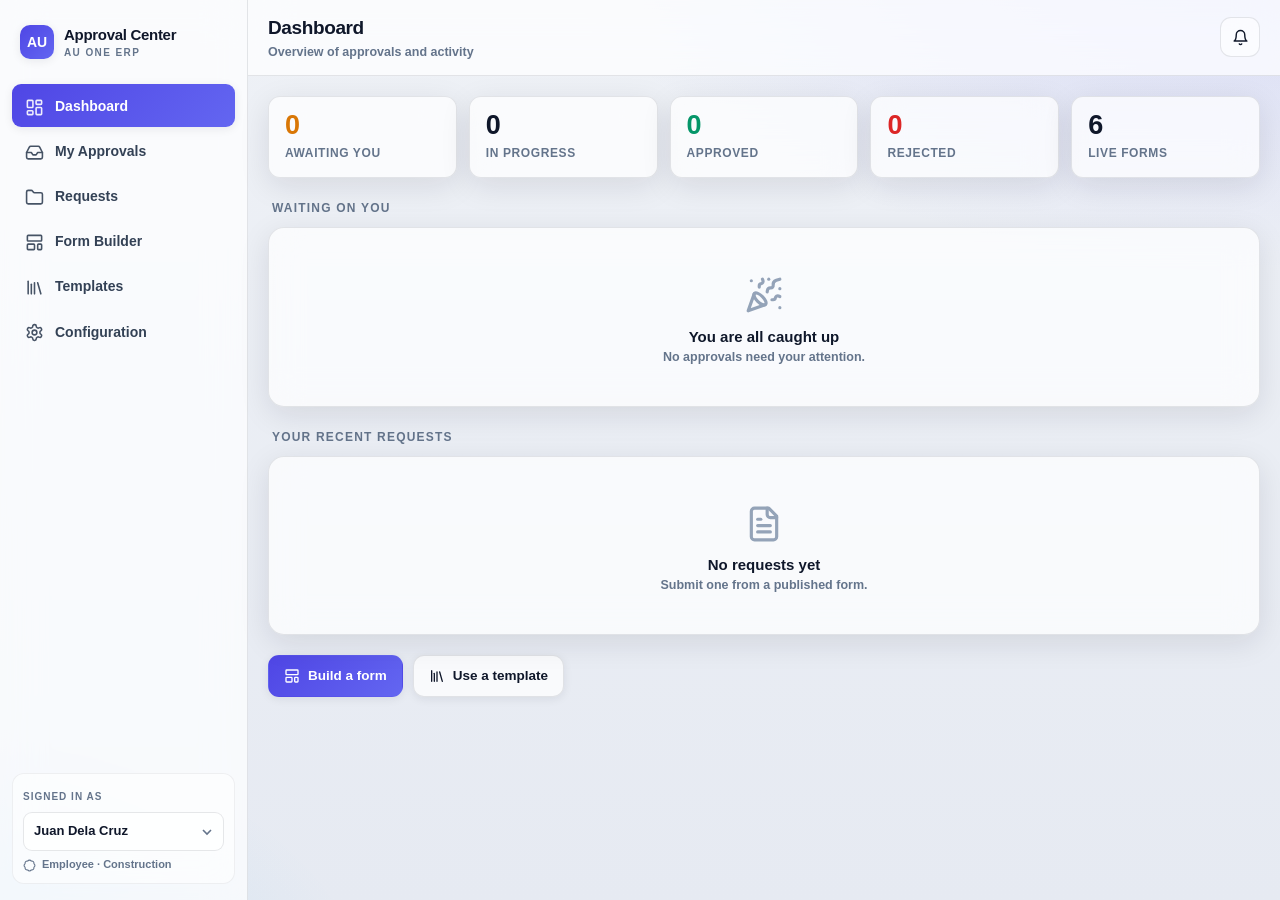
==== commit 76ffd18c: "Replace emoji with inlined Lucide icons for a professional look Add an ICONS registry (Lucide SVG pa" ====
--- a/approval-center.html
+++ b/approval-center.html
@@ -35,6 +35,7 @@
   }
 }
 *{box-sizing:border-box;-webkit-tap-highlight-color:transparent}
+.lu{display:inline-block;vertical-align:middle;flex:none}
 html,body{margin:0;padding:0;height:100%}
 body{
   font-family:-apple-system,BlinkMacSystemFont,'Segoe UI',Roboto,Helvetica,Arial,sans-serif;
@@ -269,10 +270,10 @@
   <div class="scrim" id="scrim" data-action="closeNav"></div>
   <div class="main">
     <div class="topbar">
-      <button class="menu-btn" data-action="openNav">☰</button>
+      <button class="menu-btn" data-action="openNav" id="menuBtn"></button>
       <div><h2 id="viewTitle">Dashboard</h2><div class="sub" id="viewSub"></div></div>
       <div class="sp"></div>
-      <button class="bell" data-action="notifs" id="bell">🔔</button>
+      <button class="bell" data-action="notifs" id="bell"></button>
     </div>
     <div class="content" id="content"></div>
   </div>
@@ -299,6 +300,94 @@
 const clone=o=>JSON.parse(JSON.stringify(o));
 function setPath(obj,path,val){const p=path.split('.');let o=obj;for(let i=0;i<p.length-1;i++){if(o[p[i]]==null)o[p[i]]={};o=o[p[i]];}o[p[p.length-1]]=val;}
 function getPath(obj,path){return path.split('.').reduce((o,k)=>o==null?undefined:o[k],obj);}
+
+/* ---- Icon system: inlined Lucide (lucide.dev, ISC/MIT). No external deps. ---- */
+const ICONS={
+  'layout-dashboard':'<rect width="7" height="9" x="3" y="3" rx="1"/><rect width="7" height="5" x="14" y="3" rx="1"/><rect width="7" height="9" x="14" y="12" rx="1"/><rect width="7" height="5" x="3" y="16" rx="1"/>',
+  inbox:'<polyline points="22 12 16 12 14 15 10 15 8 12 2 12"/><path d="M5.45 5.11 2 12v6a2 2 0 0 0 2 2h16a2 2 0 0 0 2-2v-6l-3.45-6.89A2 2 0 0 0 16.76 4H7.24a2 2 0 0 0-1.79 1.11z"/>',
+  folder:'<path d="M20 20a2 2 0 0 0 2-2V8a2 2 0 0 0-2-2h-7.9a2 2 0 0 1-1.69-.9L9.6 3.9A2 2 0 0 0 7.93 3H4a2 2 0 0 0-2 2v13a2 2 0 0 0 2 2Z"/>',
+  'layout-template':'<rect width="18" height="7" x="3" y="3" rx="1"/><rect width="9" height="7" x="3" y="14" rx="1"/><rect width="5" height="7" x="16" y="14" rx="1"/>',
+  library:'<path d="m16 6 4 14"/><path d="M12 6v14"/><path d="M8 8v12"/><path d="M4 4v16"/>',
+  settings:'<path d="M12.22 2h-.44a2 2 0 0 0-2 2v.18a2 2 0 0 1-1 1.73l-.43.25a2 2 0 0 1-2 0l-.15-.08a2 2 0 0 0-2.73.73l-.22.38a2 2 0 0 0 .73 2.73l.15.1a2 2 0 0 1 1 1.72v.51a2 2 0 0 1-1 1.74l-.15.09a2 2 0 0 0-.73 2.73l.22.38a2 2 0 0 0 2.73.73l.15-.08a2 2 0 0 1 2 0l.43.25a2 2 0 0 1 1 1.73V20a2 2 0 0 0 2 2h.44a2 2 0 0 0 2-2v-.18a2 2 0 0 1 1-1.73l.43-.25a2 2 0 0 1 2 0l.15.08a2 2 0 0 0 2.73-.73l.22-.39a2 2 0 0 0-.73-2.73l-.15-.08a2 2 0 0 1-1-1.74v-.5a2 2 0 0 1 1-1.74l.15-.09a2 2 0 0 0 .73-2.73l-.22-.38a2 2 0 0 0-2.73-.73l-.15.08a2 2 0 0 1-2 0l-.43-.25a2 2 0 0 1-1-1.73V4a2 2 0 0 0-2-2z"/><circle cx="12" cy="12" r="3"/>',
+  type:'<polyline points="4 7 4 4 20 4 20 7"/><line x1="9" x2="15" y1="20" y2="20"/><line x1="12" x2="12" y1="4" y2="20"/>',
+  'align-left':'<line x1="21" x2="3" y1="6" y2="6"/><line x1="15" x2="3" y1="12" y2="12"/><line x1="17" x2="3" y1="18" y2="18"/>',
+  hash:'<line x1="4" x2="20" y1="9" y2="9"/><line x1="4" x2="20" y1="15" y2="15"/><line x1="10" x2="8" y1="3" y2="21"/><line x1="16" x2="14" y1="3" y2="21"/>',
+  banknote:'<rect width="20" height="12" x="2" y="6" rx="2"/><circle cx="12" cy="12" r="2"/><path d="M6 12h.01M18 12h.01"/>',
+  calendar:'<path d="M8 2v4"/><path d="M16 2v4"/><rect width="18" height="18" x="3" y="4" rx="2"/><path d="M3 10h18"/>',
+  'calendar-days':'<path d="M8 2v4"/><path d="M16 2v4"/><rect width="18" height="18" x="3" y="4" rx="2"/><path d="M3 10h18"/><path d="M8 14h.01"/><path d="M12 14h.01"/><path d="M16 14h.01"/><path d="M8 18h.01"/><path d="M12 18h.01"/><path d="M16 18h.01"/>',
+  clock:'<circle cx="12" cy="12" r="10"/><polyline points="12 6 12 12 16 14"/>',
+  mail:'<rect width="20" height="16" x="2" y="4" rx="2"/><path d="m22 7-8.97 5.7a1.94 1.94 0 0 1-2.06 0L2 7"/>',
+  smartphone:'<rect width="14" height="20" x="5" y="2" rx="2" ry="2"/><path d="M12 18h.01"/>',
+  list:'<line x1="8" x2="21" y1="6" y2="6"/><line x1="8" x2="21" y1="12" y2="12"/><line x1="8" x2="21" y1="18" y2="18"/><line x1="3" x2="3.01" y1="6" y2="6"/><line x1="3" x2="3.01" y1="12" y2="12"/><line x1="3" x2="3.01" y1="18" y2="18"/>',
+  'circle-dot':'<circle cx="12" cy="12" r="10"/><circle cx="12" cy="12" r="1"/>',
+  'square-check':'<rect width="18" height="18" x="3" y="3" rx="2"/><path d="m9 12 2 2 4-4"/>',
+  'list-checks':'<path d="m3 17 2 2 4-4"/><path d="m3 7 2 2 4-4"/><path d="M13 6h8"/><path d="M13 12h8"/><path d="M13 18h8"/>',
+  'toggle-left':'<rect width="20" height="12" x="2" y="6" rx="6" ry="6"/><circle cx="8" cy="12" r="2"/>',
+  star:'<polygon points="12 2 15.09 8.26 22 9.27 17 14.14 18.18 21.02 12 17.77 5.82 21.02 7 14.14 2 9.27 8.91 8.26 12 2"/>',
+  'pen-tool':'<path d="M15.707 21.293a1 1 0 0 1-1.414 0l-1.586-1.586a1 1 0 0 1 0-1.414l5.586-5.586a1 1 0 0 1 1.414 0l1.586 1.586a1 1 0 0 1 0 1.414z"/><path d="m18 13-1.375-6.874a1 1 0 0 0-.746-.776L3.235 2.028a1 1 0 0 0-1.207 1.207L5.35 15.879a1 1 0 0 0 .776.746L13 18"/><path d="m2.3 2.3 7.286 7.286"/><circle cx="11" cy="11" r="2"/>',
+  'map-pin':'<path d="M20 10c0 6-8 12-8 12s-8-6-8-12a8 8 0 0 1 16 0Z"/><circle cx="12" cy="10" r="3"/>',
+  'qr-code':'<rect width="5" height="5" x="3" y="3" rx="1"/><rect width="5" height="5" x="16" y="3" rx="1"/><rect width="5" height="5" x="3" y="16" rx="1"/><path d="M21 16h-3a2 2 0 0 0-2 2v3"/><path d="M21 21v.01"/><path d="M12 7v3a2 2 0 0 1-2 2H7"/><path d="M3 12h.01"/><path d="M12 3h.01"/><path d="M12 16v.01"/><path d="M16 12h1"/><path d="M21 12v.01"/><path d="M12 21v-1"/>',
+  barcode:'<path d="M3 5v14"/><path d="M8 5v14"/><path d="M12 5v14"/><path d="M17 5v14"/><path d="M21 5v14"/>',
+  image:'<rect width="18" height="18" x="3" y="3" rx="2" ry="2"/><circle cx="9" cy="9" r="2"/><path d="m21 15-3.086-3.086a2 2 0 0 0-2.828 0L6 21"/>',
+  paperclip:'<path d="m21.44 11.05-9.19 9.19a6 6 0 0 1-8.49-8.49l8.57-8.57A4 4 0 1 1 18 8.84l-8.59 8.57a2 2 0 0 1-2.83-2.83l8.49-8.48"/>',
+  table:'<path d="M12 3v18"/><rect width="18" height="18" x="3" y="3" rx="2"/><path d="M3 9h18"/><path d="M3 15h18"/>',
+  user:'<path d="M19 21v-2a4 4 0 0 0-4-4H9a4 4 0 0 0-4 4v2"/><circle cx="12" cy="7" r="4"/>',
+  'hard-hat':'<path d="M2 18a1 1 0 0 0 1 1h18a1 1 0 0 0 1-1v-2a1 1 0 0 0-1-1H3a1 1 0 0 0-1 1z"/><path d="M10 10V5a1 1 0 0 1 1-1h2a1 1 0 0 1 1 1v5"/><path d="M4 15v-3a6 6 0 0 1 6-6"/><path d="M14 6a6 6 0 0 1 6 6v3"/>',
+  'building-2':'<path d="M6 22V4a2 2 0 0 1 2-2h8a2 2 0 0 1 2 2v18Z"/><path d="M6 12H4a2 2 0 0 0-2 2v6a2 2 0 0 0 2 2h2"/><path d="M18 9h2a2 2 0 0 1 2 2v9a2 2 0 0 1-2 2h-2"/><path d="M10 6h4"/><path d="M10 10h4"/><path d="M10 14h4"/><path d="M10 18h4"/>',
+  shield:'<path d="M20 13c0 5-3.5 7.5-7.66 8.95a1 1 0 0 1-.67-.01C7.5 20.5 4 18 4 13V6a1 1 0 0 1 1-1c2 0 4.5-1.2 6.24-2.72a1.17 1.17 0 0 1 1.52 0C14.51 3.81 17 5 19 5a1 1 0 0 1 1 1z"/>',
+  'shield-check':'<path d="M20 13c0 5-3.5 7.5-7.66 8.95a1 1 0 0 1-.67-.01C7.5 20.5 4 18 4 13V6a1 1 0 0 1 1-1c2 0 4.5-1.2 6.24-2.72a1.17 1.17 0 0 1 1.52 0C14.51 3.81 17 5 19 5a1 1 0 0 1 1 1z"/><path d="m9 12 2 2 4-4"/>',
+  search:'<circle cx="11" cy="11" r="8"/><path d="m21 21-4.3-4.3"/>',
+  calculator:'<rect width="16" height="20" x="4" y="2" rx="2"/><line x1="8" x2="16" y1="6" y2="6"/><line x1="16" x2="16" y1="14" y2="18"/><path d="M16 10h.01"/><path d="M12 10h.01"/><path d="M8 10h.01"/><path d="M12 14h.01"/><path d="M8 14h.01"/><path d="M12 18h.01"/><path d="M8 18h.01"/>',
+  sigma:'<path d="M18 7V5a1 1 0 0 0-1-1H6.5a.5.5 0 0 0-.4.8l4.5 6a2 2 0 0 1 0 2.4l-4.5 6a.5.5 0 0 0 .4.8H17a1 1 0 0 0 1-1v-2"/>',
+  'eye-off':'<path d="M9.88 9.88a3 3 0 1 0 4.24 4.24"/><path d="M10.73 5.08A10.43 10.43 0 0 1 12 5c7 0 10 7 10 7a13.16 13.16 0 0 1-1.67 2.68"/><path d="M6.61 6.61A13.526 13.526 0 0 0 2 12s3 7 10 7a9.74 9.74 0 0 0 5.39-1.61"/><line x1="2" x2="22" y1="2" y2="22"/>',
+  minus:'<path d="M5 12h14"/>',
+  heading:'<path d="M6 12h12"/><path d="M6 20V4"/><path d="M18 20V4"/>',
+  text:'<path d="M17 6.1H3"/><path d="M21 12.1H3"/><path d="M15.1 18H3"/>',
+  check:'<path d="M20 6 9 17l-5-5"/>',
+  x:'<path d="M18 6 6 18"/><path d="m6 6 12 12"/>',
+  'corner-up-left':'<polyline points="9 14 4 9 9 4"/><path d="M20 20v-7a4 4 0 0 0-4-4H4"/>',
+  pencil:'<path d="M17 3a2.85 2.83 0 1 1 4 4L7.5 20.5 2 22l1.5-5.5Z"/><path d="m15 5 4 4"/>',
+  'message-square':'<path d="M21 15a2 2 0 0 1-2 2H7l-4 4V5a2 2 0 0 1 2-2h14a2 2 0 0 1 2 2z"/>',
+  share:'<path d="M4 12v8a2 2 0 0 0 2 2h12a2 2 0 0 0 2-2v-8"/><polyline points="16 6 12 2 8 6"/><line x1="12" x2="12" y1="2" y2="15"/>',
+  forward:'<polyline points="15 17 20 12 15 7"/><path d="M4 18v-2a4 4 0 0 1 4-4h12"/>',
+  'arrow-up':'<path d="m5 12 7-7 7 7"/><path d="M12 19V5"/>',
+  ban:'<circle cx="12" cy="12" r="10"/><path d="m4.9 4.9 14.2 14.2"/>',
+  ellipsis:'<circle cx="12" cy="12" r="1"/><circle cx="19" cy="12" r="1"/><circle cx="5" cy="12" r="1"/>',
+  copy:'<rect width="14" height="14" x="8" y="8" rx="2" ry="2"/><path d="M4 16c-1.1 0-2-.9-2-2V4c0-1.1.9-2 2-2h10c1.1 0 2 .9 2 2"/>',
+  'trash-2':'<path d="M3 6h18"/><path d="M19 6v14c0 1-1 2-2 2H7c-1 0-2-1-2-2V6"/><path d="M8 6V4c0-1 1-2 2-2h4c1 0 2 1 2 2v2"/><line x1="10" x2="10" y1="11" y2="17"/><line x1="14" x2="14" y1="11" y2="17"/>',
+  plus:'<path d="M5 12h14"/><path d="M12 5v14"/>',
+  bell:'<path d="M6 8a6 6 0 0 1 12 0c0 7 3 9 3 9H3s3-2 3-9"/><path d="M10.3 21a1.94 1.94 0 0 0 3.4 0"/>',
+  menu:'<line x1="4" x2="20" y1="6" y2="6"/><line x1="4" x2="20" y1="12" y2="12"/><line x1="4" x2="20" y1="18" y2="18"/>',
+  download:'<path d="M21 15v4a2 2 0 0 1-2 2H5a2 2 0 0 1-2-2v-4"/><polyline points="7 10 12 15 17 10"/><line x1="12" x2="12" y1="15" y2="3"/>',
+  send:'<path d="M14.536 21.686a.5.5 0 0 0 .937-.024l6.5-19a.496.496 0 0 0-.635-.635l-19 6.5a.5.5 0 0 0-.024.937l7.93 3.18a2 2 0 0 1 1.112 1.11z"/><path d="m21.854 2.147-10.94 10.939"/>',
+  eye:'<path d="M2 12s3-7 10-7 10 7 10 7-3 7-10 7-10-7-10-7Z"/><circle cx="12" cy="12" r="3"/>',
+  'chevron-up':'<path d="m18 15-6-6-6 6"/>',
+  'chevron-down':'<path d="m6 9 6 6 6-6"/>',
+  'chevron-left':'<path d="m15 18-6-6 6-6"/>',
+  'circle-check':'<circle cx="12" cy="12" r="10"/><path d="m9 12 2 2 4-4"/>',
+  'locate-fixed':'<line x1="2" x2="5" y1="12" y2="12"/><line x1="19" x2="22" y1="12" y2="12"/><line x1="12" x2="12" y1="2" y2="5"/><line x1="12" x2="12" y1="19" y2="22"/><circle cx="12" cy="12" r="7"/><circle cx="12" cy="12" r="3"/>',
+  eraser:'<path d="m7 21-4.3-4.3c-1-1-1-2.5 0-3.4l9.6-9.6c1-1 2.5-1 3.4 0l5.6 5.6c1 1 1 2.5 0 3.4L13 21"/><path d="M22 21H7"/><path d="m5 11 9 9"/>',
+  archive:'<rect width="20" height="5" x="2" y="3" rx="1"/><path d="M4 8v11a2 2 0 0 0 2 2h12a2 2 0 0 0 2-2V8"/><path d="M10 12h4"/>',
+  'party-popper':'<path d="M5.8 11.3 2 22l10.7-3.79"/><path d="M4 3h.01"/><path d="M22 8h.01"/><path d="M15 2h.01"/><path d="M22 20h.01"/><path d="m22 2-2.24.75a2.9 2.9 0 0 0-1.96 3.12c.1.86-.57 1.63-1.45 1.63h-.38c-.86 0-1.6.6-1.76 1.44L14 10"/><path d="m22 13-.82-.33c-.86-.34-1.82.2-1.98 1.11c-.11.7-.72 1.22-1.43 1.22H17"/><path d="m11 2 .33.82c.34.86-.2 1.82-1.11 1.98C9.52 4.9 9 5.52 9 6.23V7"/><path d="M11 13c1.93 1.93 2.83 4.17 2 5-.83.83-3.07-.07-5-2-1.93-1.93-2.83-4.17-2-5 .83-.83 3.07.07 5 2Z"/>',
+  'file-text':'<path d="M15 2H6a2 2 0 0 0-2 2v16a2 2 0 0 0 2 2h12a2 2 0 0 0 2-2V7Z"/><path d="M14 2v4a2 2 0 0 0 2 2h4"/><path d="M16 13H8"/><path d="M16 17H8"/><path d="M10 9H8"/>',
+  'bell-off':'<path d="M8.7 3A6 6 0 0 1 18 8a21.3 21.3 0 0 0 .6 5"/><path d="M17 17H3s3-2 3-9a4.67 4.67 0 0 1 .3-1.7"/><path d="M10.3 21a1.94 1.94 0 0 0 3.4 0"/><path d="m2 2 20 20"/>',
+  shapes:'<path d="M8.3 10a.7.7 0 0 1-.626-1.079L11.4 3a.7.7 0 0 1 1.198-.043L16.3 8.9a.7.7 0 0 1-.572 1.1Z"/><rect x="3" y="14" width="7" height="7" rx="1"/><circle cx="17.5" cy="17.5" r="3.5"/>',
+  workflow:'<rect width="8" height="8" x="3" y="3" rx="2"/><path d="M7 11v4a2 2 0 0 0 2 2h4"/><rect width="8" height="8" x="13" y="13" rx="2"/>',
+  play:'<polygon points="6 3 20 12 6 21 6 3"/>',
+  'shopping-cart':'<circle cx="8" cy="21" r="1"/><circle cx="19" cy="21" r="1"/><path d="M2.05 2.05h2l2.66 12.42a2 2 0 0 0 2 1.58h9.78a2 2 0 0 0 1.95-1.57l1.65-7.43H5.12"/>',
+  receipt:'<path d="M4 2v20l2-1 2 1 2-1 2 1 2-1 2 1 2-1 2 1V2l-2 1-2-1-2 1-2-1-2 1-2-1-2 1Z"/><path d="M16 8h-6a2 2 0 1 0 0 4h4a2 2 0 1 1 0 4H8"/><path d="M12 17.5v-11"/>',
+  'clipboard-list':'<rect width="8" height="4" x="8" y="2" rx="1" ry="1"/><path d="M16 4h2a2 2 0 0 1 2 2v14a2 2 0 0 1-2 2H6a2 2 0 0 1-2-2V6a2 2 0 0 1 2-2h2"/><path d="M12 11h4"/><path d="M12 16h4"/><path d="M8 11h.01"/><path d="M8 16h.01"/>',
+  wrench:'<path d="M14.7 6.3a1 1 0 0 0 0 1.4l1.6 1.6a1 1 0 0 0 1.4 0l3.77-3.77a6 6 0 0 1-7.94 7.94l-6.91 6.91a2.12 2.12 0 0 1-3-3l6.91-6.91a6 6 0 0 1 7.94-7.94l-3.76 3.76z"/>',
+  truck:'<path d="M14 18V6a2 2 0 0 0-2-2H4a2 2 0 0 0-2 2v11a1 1 0 0 0 1 1h2"/><path d="M15 18H9"/><path d="M19 18h2a1 1 0 0 0 1-1v-3.65a1 1 0 0 0-.22-.624l-3.48-4.35A1 1 0 0 0 17.52 8H14"/><circle cx="17" cy="18" r="2"/><circle cx="7" cy="18" r="2"/>',
+  flame:'<path d="M8.5 14.5A2.5 2.5 0 0 0 11 12c0-1.38-.5-2-1-3-1.072-2.143-.224-4.054 2-6 .5 2.5 2 4.9 4 6.5 2 1.6 3 3.5 3 5.5a7 7 0 1 1-14 0c0-1.153.433-2.294 1-3a2.5 2.5 0 0 0 2.5 2.5z"/>',
+  package:'<path d="m7.5 4.27 9 5.15"/><path d="M21 8a2 2 0 0 0-1-1.73l-7-4a2 2 0 0 0-2 0l-7 4A2 2 0 0 0 3 8v8a2 2 0 0 0 1 1.73l7 4a2 2 0 0 0 2 0l7-4A2 2 0 0 0 21 16Z"/><path d="m3.3 7 8.7 5 8.7-5"/><path d="M12 22V12"/>',
+  plane:'<path d="M17.8 19.2 16 11l3.5-3.5C21 6 21.5 4 21 3c-1-.5-3 0-4.5 1.5L13 8 4.8 6.2c-.5-.1-.9.1-1.1.5l-.3.5c-.2.5-.1 1 .3 1.3L9 12l-2 3H4l-1 1 3 2 2 3 1-1v-3l3-2 3.5 5.3c.3.4.8.5 1.3.3l.5-.2c.4-.3.6-.7.5-1.2z"/>',
+  badge:'<path d="M3.85 8.62a4 4 0 0 1 4.78-4.77 4 4 0 0 1 6.74 0 4 4 0 0 1 4.78 4.78 4 4 0 0 1 0 6.74 4 4 0 0 1-4.77 4.78 4 4 0 0 1-6.75 0 4 4 0 0 1-4.78-4.77 4 4 0 0 1 0-6.76Z"/>',
+  files:'<path d="M20 7h-3a2 2 0 0 1-2-2V2"/><path d="M9 18a2 2 0 0 1-2-2V4a2 2 0 0 1 2-2h7l4 4v10a2 2 0 0 1-2 2Z"/><path d="M3 7.6v12.8A1.6 1.6 0 0 0 4.6 22h9.8"/>',
+  'flask-conical':'<path d="M14 2v6a2 2 0 0 0 .245.96l5.51 10.08A2 2 0 0 1 18 22H6a2 2 0 0 1-1.755-2.96l5.51-10.08A2 2 0 0 0 10 8V2"/><path d="M6.453 15h11.094"/><path d="M8.5 2h7"/>',
+};
+function svg(name,size){const p=ICONS[name];if(p==null)return esc(name||'');
+  return `<svg class="lu" width="${size||18}" height="${size||18}" viewBox="0 0 24 24" fill="none" stroke="currentColor" stroke-width="2" stroke-linecap="round" stroke-linejoin="round" aria-hidden="true">${p}</svg>`;}
 
 /* ============================================================================
    1 · STORAGE LAYER  (swap to Supabase by replacing adapter method bodies only)
@@ -331,46 +420,46 @@
    ========================================================================== */
 const FieldTypes = {
   // input fields ------------------------------------------------------------
-  text:{label:'Single Line Text',ic:'🔤',cat:'Basic',value:''},
-  paragraph:{label:'Paragraph',ic:'📄',cat:'Basic',value:''},
-  number:{label:'Number',ic:'#️⃣',cat:'Basic',value:''},
-  currency:{label:'Currency',ic:'💰',cat:'Basic',value:''},
-  date:{label:'Date',ic:'📅',cat:'Basic',value:''},
-  time:{label:'Time',ic:'⏰',cat:'Basic',value:''},
-  email:{label:'Email',ic:'✉️',cat:'Basic',value:''},
-  phone:{label:'Phone',ic:'📱',cat:'Basic',value:''},
+  text:{label:'Single Line Text',ic:'type',cat:'Basic',value:''},
+  paragraph:{label:'Paragraph',ic:'align-left',cat:'Basic',value:''},
+  number:{label:'Number',ic:'hash',cat:'Basic',value:''},
+  currency:{label:'Currency',ic:'banknote',cat:'Basic',value:''},
+  date:{label:'Date',ic:'calendar',cat:'Basic',value:''},
+  time:{label:'Time',ic:'clock',cat:'Basic',value:''},
+  email:{label:'Email',ic:'mail',cat:'Basic',value:''},
+  phone:{label:'Phone',ic:'smartphone',cat:'Basic',value:''},
   // choice ------------------------------------------------------------------
-  dropdown:{label:'Dropdown',ic:'🔽',cat:'Choice',opts:true,value:''},
-  radio:{label:'Radio',ic:'🔘',cat:'Choice',opts:true,value:''},
-  checkbox:{label:'Checkbox',ic:'☑️',cat:'Choice',value:false},
-  multiselect:{label:'Multi Select',ic:'🗂️',cat:'Choice',opts:true,value:[]},
-  yesno:{label:'Yes / No',ic:'🔀',cat:'Choice',value:''},
-  rating:{label:'Rating',ic:'⭐',cat:'Choice',value:0},
+  dropdown:{label:'Dropdown',ic:'list',cat:'Choice',opts:true,value:''},
+  radio:{label:'Radio',ic:'circle-dot',cat:'Choice',opts:true,value:''},
+  checkbox:{label:'Checkbox',ic:'square-check',cat:'Choice',value:false},
+  multiselect:{label:'Multi Select',ic:'list-checks',cat:'Choice',opts:true,value:[]},
+  yesno:{label:'Yes / No',ic:'toggle-left',cat:'Choice',value:''},
+  rating:{label:'Rating',ic:'star',cat:'Choice',value:0},
   // advanced ----------------------------------------------------------------
-  signature:{label:'Signature',ic:'✍️',cat:'Advanced',value:''},
-  location:{label:'Location',ic:'📍',cat:'Advanced',value:''},
-  qrcode:{label:'QR Code',ic:'🔳',cat:'Advanced',value:''},
-  barcode:{label:'Barcode',ic:'📊',cat:'Advanced',value:''},
-  image:{label:'Image Upload',ic:'🖼️',cat:'Advanced',value:''},
-  file:{label:'File Upload',ic:'📎',cat:'Advanced',value:''},
-  repeating:{label:'Repeating Table',ic:'🧾',cat:'Advanced',value:[]},
+  signature:{label:'Signature',ic:'pen-tool',cat:'Advanced',value:''},
+  location:{label:'Location',ic:'map-pin',cat:'Advanced',value:''},
+  qrcode:{label:'QR Code',ic:'qr-code',cat:'Advanced',value:''},
+  barcode:{label:'Barcode',ic:'barcode',cat:'Advanced',value:''},
+  image:{label:'Image Upload',ic:'image',cat:'Advanced',value:''},
+  file:{label:'File Upload',ic:'paperclip',cat:'Advanced',value:''},
+  repeating:{label:'Repeating Table',ic:'table',cat:'Advanced',value:[]},
   // pickers (data-driven) ---------------------------------------------------
-  people:{label:'People Picker',ic:'👤',cat:'Picker',source:'people',value:''},
-  project:{label:'Project Picker',ic:'🏗️',cat:'Picker',source:'projects',value:''},
-  department:{label:'Department Picker',ic:'🏢',cat:'Picker',source:'departments',value:''},
-  role:{label:'Role Picker',ic:'🎖️',cat:'Picker',source:'roles',value:''},
-  lookup:{label:'Dynamic Lookup',ic:'🔎',cat:'Picker',opts:true,value:''},
+  people:{label:'People Picker',ic:'user',cat:'Picker',source:'people',value:''},
+  project:{label:'Project Picker',ic:'hard-hat',cat:'Picker',source:'projects',value:''},
+  department:{label:'Department Picker',ic:'building-2',cat:'Picker',source:'departments',value:''},
+  role:{label:'Role Picker',ic:'shield',cat:'Picker',source:'roles',value:''},
+  lookup:{label:'Dynamic Lookup',ic:'search',cat:'Picker',opts:true,value:''},
   // computed / layout -------------------------------------------------------
-  formula:{label:'Formula Field',ic:'🧮',cat:'Computed',value:''},
-  calculated:{label:'Calculated Field',ic:'🟰',cat:'Computed',value:''},
-  hidden:{label:'Hidden Field',ic:'🙈',cat:'Computed',value:''},
-  divider:{label:'Section Divider',ic:'➖',cat:'Layout',layout:true},
-  heading:{label:'Heading',ic:'🔠',cat:'Layout',layout:true},
-  description:{label:'Description',ic:'💬',cat:'Layout',layout:true},
+  formula:{label:'Formula Field',ic:'calculator',cat:'Computed',value:''},
+  calculated:{label:'Calculated Field',ic:'sigma',cat:'Computed',value:''},
+  hidden:{label:'Hidden Field',ic:'eye-off',cat:'Computed',value:''},
+  divider:{label:'Section Divider',ic:'minus',cat:'Layout',layout:true},
+  heading:{label:'Heading',ic:'heading',cat:'Layout',layout:true},
+  description:{label:'Description',ic:'text',cat:'Layout',layout:true},
 };
 const FIELD_CATS=['Basic','Choice','Advanced','Picker','Computed','Layout'];
 
-const ICON_CHOICES=['📝','💰','🏗️','🧾','📋','🛠️','🚚','⛑️','🧯','📦','🗓️','✈️','👤','🎖️','📑','🔬','⚙️','🏢'];
+const ICON_CHOICES=['file-text','banknote','hard-hat','receipt','clipboard-list','wrench','truck','shield-check','flame','package','calendar-days','plane','user','badge','files','flask-conical','settings','building-2','shopping-cart','send'];
 const COLOR_CHOICES=['#4f46e5','#0284c7','#059669','#d97706','#dc2626','#7c3aed','#db2777','#0d9488','#ca8a04','#475569'];
 const ACTION_TYPES=['approve','reject','return','revision','comment','delegate','escalate','forward','cancel'];
 
@@ -586,18 +675,18 @@
 function modal({title,body,footer,wide}){
   const root=$('#modalRoot');
   root.innerHTML=`<div class="overlay" data-action="closeModalBg"><div class="modal" style="${wide?'max-width:820px':''}" data-stop>
-    <div class="mh"><h3>${esc(title)}</h3><button class="x" data-action="closeModal">✕</button></div>
+    <div class="mh"><h3>${esc(title)}</h3><button class="x" data-action="closeModal">${svg('x',17)}</button></div>
     <div class="mb">${body}</div>${footer?`<div class="mf">${footer}</div>`:''}</div></div>`;
 }
 function closeModal(){$('#modalRoot').innerHTML='';}
 
 const NAV=[
-  {id:'dashboard',ic:'🏠',label:'Dashboard'},
-  {id:'inbox',ic:'📥',label:'My Approvals'},
-  {id:'requests',ic:'🗂️',label:'Requests'},
-  {id:'forms',ic:'🧩',label:'Form Builder'},
-  {id:'templates',ic:'📚',label:'Templates'},
-  {id:'settings',ic:'⚙️',label:'Configuration'},
+  {id:'dashboard',ic:'layout-dashboard',label:'Dashboard'},
+  {id:'inbox',ic:'inbox',label:'My Approvals'},
+  {id:'requests',ic:'folder',label:'Requests'},
+  {id:'forms',ic:'layout-template',label:'Form Builder'},
+  {id:'templates',ic:'library',label:'Templates'},
+  {id:'settings',ic:'settings',label:'Configuration'},
 ];
 
 async function renderNav(){
@@ -605,10 +694,10 @@
   $('#side').innerHTML=`
     <div class="logo"><div class="mark">AU</div><div><h1>Approval Center</h1><small>AU One ERP</small></div></div>
     <div class="nav">${NAV.map(n=>`<button data-action="go" data-view="${n.id}" class="${APP.view===n.id?'on':''}">
-      <span class="ic">${n.ic}</span><span>${n.label}</span>${n.id==='inbox'&&inbox?`<span class="badge">${inbox}</span>`:''}</button>`).join('')}</div>
+      <span class="ic">${svg(n.ic,19)}</span><span>${n.label}</span>${n.id==='inbox'&&inbox?`<span class="badge">${inbox}</span>`:''}</button>`).join('')}</div>
     <div class="who"><label>Signed in as</label>
       <select data-action="switchUser">${DIR.people.map(p=>`<option value="${p.id}" ${p.id===APP.user.id?'selected':''}>${esc(p.name)}</option>`).join('')}</select>
-      <div class="role">🎖️ ${esc(APP.user.role)} · ${esc(APP.user.department)}</div>
+      <div class="role" style="display:flex;align-items:center;gap:6px">${svg('badge',13)} ${esc(APP.user.role)} · ${esc(APP.user.department)}</div>
     </div>`;
 }
 
@@ -628,7 +717,8 @@
   await renderNav();
   const [t,s]=TITLES[APP.view]||['',''];
   $('#viewTitle').textContent=t;$('#viewSub').textContent=s;
-  const bell=$('#bell');const un=await Notify.unread();bell.innerHTML='🔔'+(un?`<span class="dot"></span>`:'');
+  const mb=$('#menuBtn');if(mb&&!mb.innerHTML)mb.innerHTML=svg('menu',18);
+  const bell=$('#bell');const un=await Notify.unread();bell.innerHTML=svg('bell',17)+(un?`<span class="dot"></span>`:'');
   const c=$('#content');
   if(APP.view==='dashboard')return renderDashboard(c);
   if(APP.view==='inbox')return renderInbox(c);
@@ -655,30 +745,30 @@
     <div class="card kpi"><div class="n">${forms.filter(f=>f.status==='published').length}</div><div class="l">Live forms</div></div>
   </div>
   <div class="sectitle">Waiting on you</div>
-  ${inbox.length?`<div class="grid cols">${inbox.slice(0,6).map(reqCard).join('')}</div>`:emptyCard('🎉','You are all caught up','No approvals need your attention.')}
+  ${inbox.length?`<div class="grid cols">${inbox.slice(0,6).map(reqCard).join('')}</div>`:emptyCard('party-popper','You are all caught up','No approvals need your attention.')}
   <div class="sectitle">Your recent requests</div>
-  ${mine.length?`<div class="grid cols">${mine.slice(0,6).map(reqCard).join('')}</div>`:emptyCard('📝','No requests yet','Submit one from a published form.')}
+  ${mine.length?`<div class="grid cols">${mine.slice(0,6).map(reqCard).join('')}</div>`:emptyCard('file-text','No requests yet','Submit one from a published form.')}
   <div style="margin-top:20px" class="row wrap">
-    <button class="btn primary" data-action="go" data-view="forms">🧩 Build a form</button>
-    <button class="btn" data-action="go" data-view="templates">📚 Use a template</button>
+    <button class="btn primary" data-action="go" data-view="forms">${svg('layout-template',16)} Build a form</button>
+    <button class="btn" data-action="go" data-view="templates">${svg('library',16)} Use a template</button>
   </div>`;
 }
-function emptyCard(ic,t,m){return `<div class="card pad empty"><div class="big">${ic}</div><div style="font-size:15px;color:var(--ink)">${t}</div><div class="small">${m}</div></div>`;}
+function emptyCard(ic,t,m){return `<div class="card pad empty"><div class="big" style="color:var(--muted2)">${svg(ic,38)}</div><div style="font-size:15px;color:var(--ink)">${t}</div><div class="small">${m}</div></div>`;}
 function reqCard(r){const step=r.steps[r.currentStep];
   return `<div class="card formcard" data-action="openReq" data-id="${r.id}"><div class="bar" style="background:${r.color||'#4f46e5'}"></div>
-    <div class="body"><div class="row"><div class="icon" style="background:${r.color||'#4f46e5'}">${r.icon||'📝'}</div>
+    <div class="body"><div class="row"><div class="icon" style="background:${r.color||'#4f46e5'}">${svg(r.icon||'file-text',22)}</div>
       <span class="sp"></span><span class="status ${r.status}">${r.status}</span></div>
     <h3>${esc(r.formName)}</h3>
     <div class="small muted">by ${esc(r.submittedByName)} · ${ago(r.submittedAt)}</div>
-    <div class="meta">${r.status==='pending'&&step?`<span class="chip">⏳ ${esc(step.name)}</span>`:''}
-      ${r.module?`<span class="chip">🧱 ${esc(r.module)}</span>`:''}</div></div></div>`;}
+    <div class="meta">${r.status==='pending'&&step?`<span class="chip">${svg('clock',13)} ${esc(step.name)}</span>`:''}
+      ${r.module?`<span class="chip">${svg('shapes',13)} ${esc(r.module)}</span>`:''}</div></div></div>`;}
 
 /* ---------- Inbox ---------- */
 async function renderInbox(c){
   const reqs=await Store.list('requests');
   const list=reqs.filter(r=>['pending','inprogress'].includes(r.status)&&Permission.isApproverFor(r.steps[r.currentStep]));
   c.innerHTML=list.length?`<div class="grid cols">${list.map(reqCard).join('')}</div>`
-    :emptyCard('📭','Inbox zero','No requests are waiting on your role right now. Switch user in the sidebar to test other approvers.');
+    :emptyCard('inbox','Inbox zero','No requests are waiting on your role right now. Switch user in the sidebar to test other approvers.');
 }
 
 /* ---------- Requests ---------- */
@@ -690,7 +780,7 @@
   c.innerHTML=`<div class="row wrap" style="margin-bottom:14px">
     ${['all','pending','approved','rejected','returned','cancelled'].map(k=>`<button class="chip" data-action="reqFilter" data-f="${k}"
       style="${f===k?'background:var(--brand);color:#fff;border-color:transparent':''}">${k[0].toUpperCase()+k.slice(1)} ${k==='all'?reqs.length:counts(k)}</button>`).join('')}</div>
-    ${list.length?`<div class="grid cols">${list.map(reqCard).join('')}</div>`:emptyCard('🗂️','No requests','Nothing matches this filter.')}`;
+    ${list.length?`<div class="grid cols">${list.map(reqCard).join('')}</div>`:emptyCard('folder','No requests','Nothing matches this filter.')}`;
 }
 
 /* ---------- Request detail ---------- */
@@ -701,16 +791,16 @@
   const canAct=['pending','inprogress'].includes(r.status)&&Permission.isApproverFor(step);
   const isOwner=r.submittedBy===APP.user.id;
   const body=`
-    <div class="row" style="margin-bottom:10px"><div class="icon formcard" style="width:44px;height:44px;background:${r.color||'#4f46e5'};border-radius:12px;display:grid;place-items:center;font-size:22px;color:#fff">${r.icon||'📝'}</div>
+    <div class="row" style="margin-bottom:10px"><div class="icon formcard" style="width:44px;height:44px;background:${r.color||'#4f46e5'};border-radius:12px;display:grid;place-items:center;color:#fff">${svg(r.icon||'file-text',22)}</div>
       <div><div style="font-weight:800;font-size:16px">${esc(r.formName)}</div>
       <div class="small muted">by ${esc(r.submittedByName)} · ${fmtDT(r.submittedAt)}</div></div>
       <span class="sp"></span><span class="status ${r.status}">${r.status}</span></div>
 
     <div class="sectitle" style="margin-top:6px">Approval chain</div>
-    <div>${r.steps.map((s,i)=>`<div class="wf-step"><div class="num"><div class="dot" style="${s.status==='approved'?'background:var(--ok)':s.status==='rejected'?'background:var(--bad)':i===r.currentStep&&r.status==='pending'?'':'background:var(--muted2)'}">${s.status==='approved'?'✓':s.status==='rejected'?'✕':i+1}</div>${i<r.steps.length-1?'<div class="line"></div>':''}</div>
+    <div>${r.steps.map((s,i)=>`<div class="wf-step"><div class="num"><div class="dot" style="${s.status==='approved'?'background:var(--ok)':s.status==='rejected'?'background:var(--bad)':i===r.currentStep&&r.status==='pending'?'':'background:var(--muted2)'}">${s.status==='approved'?svg('check',15):s.status==='rejected'?svg('x',15):i+1}</div>${i<r.steps.length-1?'<div class="line"></div>':''}</div>
       <div class="box"><div class="row"><b>${esc(s.name)}</b><span class="sp"></span><span class="status ${s.status==='approved'?'approved':s.status==='rejected'?'rejected':s.status==='pending'?'pending':'draft'}">${s.status}</span></div>
       <div class="small muted">${esc(WorkflowEngine.approverLabel(s))}${s.decidedBy?` · ${esc(s.decidedBy)} ${ago(s.decidedAt)}`:''}</div>
-      ${s.remarks?`<div class="small" style="margin-top:4px">💬 ${esc(s.remarks)}</div>`:''}</div></div>`).join('')}</div>
+      ${s.remarks?`<div class="small" style="margin-top:4px;display:flex;gap:6px;align-items:flex-start">${svg('message-square',13)} ${esc(s.remarks)}</div>`:''}</div></div>`).join('')}</div>
 
     <div class="sectitle">Submitted details</div>
     <div class="card pad" style="box-shadow:none">${renderReadonly(form,r.values)}</div>
@@ -718,15 +808,15 @@
     <div class="sectitle">Activity timeline</div>
     <div class="tl">${r.timeline.slice().reverse().map(ev=>{
       const k=['approved','completed'].includes(ev.type)?'ok':['rejected','cancel'].includes(ev.type)?'bad':['return','revision','delegate','forward','escalate'].includes(ev.type)?'info':'';
-      const mk=ev.type==='approved'||ev.type==='completed'?'✓':ev.type==='rejected'?'✕':ev.type==='comment'?'💬':'•';
+      const mk=ev.type==='approved'||ev.type==='completed'?svg('check',12):ev.type==='rejected'?svg('x',12):ev.type==='comment'?svg('message-square',11):'•';
       return `<div class="ev ${k}"><div class="mk">${mk}</div><div class="t">${esc(ev.text||ev.type)}</div>
         <div class="m">${esc(ev.by)} · ${fmtDT(ev.at)}</div>${ev.remarks?`<div class="c">${esc(ev.remarks)}</div>`:''}</div>`;}).join('')}</div>`;
 
   let footer='';
-  if(canAct){footer=`<button class="btn ghost" data-action="reqMore" data-id="${r.id}">⋯ More</button>
-    <button class="btn bad" data-action="reqAct" data-id="${r.id}" data-act="reject">Reject</button>
-    <button class="btn" data-action="reqAct" data-id="${r.id}" data-act="return">Return</button>
-    <button class="btn ok" data-action="reqAct" data-id="${r.id}" data-act="approve">Approve</button>`;}
+  if(canAct){footer=`<button class="btn ghost" data-action="reqMore" data-id="${r.id}">${svg('ellipsis',16)} More</button>
+    <button class="btn bad" data-action="reqAct" data-id="${r.id}" data-act="reject">${svg('x',15)} Reject</button>
+    <button class="btn" data-action="reqAct" data-id="${r.id}" data-act="return">${svg('corner-up-left',15)} Return</button>
+    <button class="btn ok" data-action="reqAct" data-id="${r.id}" data-act="approve">${svg('check',15)} Approve</button>`;}
   else if(isOwner&&['pending','returned','revision'].includes(r.status)){footer=`<button class="btn bad" data-action="reqAct" data-id="${r.id}" data-act="cancel">Cancel request</button>`;}
   modal({title:'Request',body,footer,wide:true});
 }
@@ -753,26 +843,26 @@
 /* ---------- Forms list ---------- */
 async function renderForms(c){
   const forms=(await Store.list('forms')).filter(f=>!f.isTemplate);
-  c.innerHTML=`<div class="row" style="margin-bottom:14px"><button class="btn primary" data-action="newForm">＋ Create Form</button>
+  c.innerHTML=`<div class="row" style="margin-bottom:14px"><button class="btn primary" data-action="newForm">${svg('plus',15)} Create Form</button>
     <span class="sp"></span><span class="chip">${forms.length} form(s)</span></div>
     ${forms.length?`<div class="grid cols">${forms.map(formCard).join('')}</div>`
-      :emptyCard('🧩','No forms yet','Click “Create Form” to build one with drag-and-drop, or start from a template.')}`;
+      :emptyCard('layout-template','No forms yet','Click “Create Form” to build one with drag-and-drop, or start from a template.')}`;
 }
 function formCard(f){return `<div class="card formcard"><div class="bar" style="background:${f.color}"></div>
-  <div class="body"><div class="row"><div class="icon" style="background:${f.color}">${f.icon}</div><span class="sp"></span>
+  <div class="body"><div class="row"><div class="icon" style="background:${f.color}">${svg(f.icon,22)}</div><span class="sp"></span>
     <span class="status ${f.status}">${f.status}</span></div>
   <h3>${esc(f.name)}</h3><div class="small muted">${esc(f.description||'No description')}</div>
-  <div class="meta"><span class="chip">🧱 ${esc(f.module||'—')}</span><span class="chip">v${f.version||1}</span>
+  <div class="meta"><span class="chip">${svg('shapes',13)} ${esc(f.module||'—')}</span><span class="chip">v${f.version||1}</span>
     <span class="chip">${(f.fields||[]).length} fields</span><span class="chip">${(f.workflow?.steps||[]).length} steps</span></div>
   <div class="row wrap" style="margin-top:12px">
-    <button class="btn sm primary" data-action="editForm" data-id="${f.id}">Edit</button>
-    ${f.status==='published'?`<button class="btn sm ok" data-action="useForm" data-id="${f.id}">Submit</button>`:''}
-    <button class="btn sm" data-action="dupForm" data-id="${f.id}">Duplicate</button>
-    <button class="btn sm ghost" data-action="formMore" data-id="${f.id}">⋯</button>
+    <button class="btn sm primary" data-action="editForm" data-id="${f.id}">${svg('pencil',13)} Edit</button>
+    ${f.status==='published'?`<button class="btn sm ok" data-action="useForm" data-id="${f.id}">${svg('send',13)} Submit</button>`:''}
+    <button class="btn sm" data-action="dupForm" data-id="${f.id}">${svg('copy',13)} Duplicate</button>
+    <button class="btn sm ghost" data-action="formMore" data-id="${f.id}">${svg('ellipsis',15)}</button>
   </div></div></div>`;}
 
 async function newForm(){
-  const f={id:uid('form'),name:'Untitled Form',description:'',icon:'📝',color:'#4f46e5',
+  const f={id:uid('form'),name:'Untitled Form',description:'',icon:'file-text',color:'#4f46e5',
     department:DIR.departments[0]?.id||'',module:DIR.modules[0]?.id||'',category:'General',
     version:1,status:'draft',isTemplate:false,fields:[],
     workflow:{steps:[{id:uid('s'),name:'Supervisor',approverType:'role',role:'Supervisor',mode:'sequential',condition:null,slaHours:24}]},
@@ -787,17 +877,17 @@
   const tab=APP.builderTab||'fields';
   c.innerHTML=`
   <div class="row wrap" style="margin-bottom:14px">
-    <button class="btn ghost" data-action="closeBuilder">‹ All forms</button>
+    <button class="btn ghost" data-action="closeBuilder">${svg('chevron-left',16)} All forms</button>
     <div class="toggle">
-      <button class="${tab==='fields'?'on':''}" data-action="btab" data-t="fields">🧱 Fields</button>
-      <button class="${tab==='workflow'?'on':''}" data-action="btab" data-t="workflow">🔁 Workflow</button>
-      <button class="${tab==='settings'?'on':''}" data-action="btab" data-t="settings">⚙️ Settings</button>
+      <button class="${tab==='fields'?'on':''}" data-action="btab" data-t="fields">${svg('shapes',15)} Fields</button>
+      <button class="${tab==='workflow'?'on':''}" data-action="btab" data-t="workflow">${svg('workflow',15)} Workflow</button>
+      <button class="${tab==='settings'?'on':''}" data-action="btab" data-t="settings">${svg('settings',15)} Settings</button>
     </div>
     <span class="sp"></span>
     <span class="status ${f.status}">${f.status}</span>
-    ${f.status==='published'?`<button class="btn" data-action="setStatus" data-s="draft">Unpublish</button>`
-      :`<button class="btn primary" data-action="setStatus" data-s="published">Publish</button>`}
-    ${f.status==='published'?`<button class="btn ok" data-action="useForm" data-id="${f.id}">Preview / Submit</button>`:''}
+    ${f.status==='published'?`<button class="btn" data-action="setStatus" data-s="draft">${svg('archive',15)} Unpublish</button>`
+      :`<button class="btn primary" data-action="setStatus" data-s="published">${svg('send',15)} Publish</button>`}
+    ${f.status==='published'?`<button class="btn ok" data-action="useForm" data-id="${f.id}">${svg('eye',15)} Preview / Submit</button>`:''}
   </div>
   <div id="builderBody"></div>`;
   if(tab==='fields')renderBuilderFields(f);
@@ -809,9 +899,9 @@
   const sel=(f.fields||[]).find(x=>x.id===BUILDER_SEL)||null;
   const palette=FIELD_CATS.map(cat=>`<div class="pal-cat">${cat}</div>`+
     Object.entries(FieldTypes).filter(([k,d])=>d.cat===cat).map(([k,d])=>
-      `<div class="pal-item" data-action="addField" data-t="${k}"><span class="ic">${d.ic}</span>${d.label}</div>`).join('')).join('');
+      `<div class="pal-item" data-action="addField" data-t="${k}"><span class="ic">${svg(d.ic,16)}</span>${d.label}</div>`).join('')).join('');
   $('#builderBody').innerHTML=`<div class="builder">
-    <div class="palette"><div class="small muted" style="margin-bottom:6px;font-weight:700">Tap a field to add it →</div>${palette}</div>
+    <div class="palette"><div class="small muted" style="margin-bottom:6px;font-weight:700">Tap a field to add it</div>${palette}</div>
     <div><div class="canvas" id="canvas" data-sortable>
       ${(f.fields||[]).length?f.fields.map((fl,i)=>builderFieldRow(fl,i)).join(''):'<div class="drophint">Your form is empty.<br>Tap fields from the left to add them, then drag ⋮⋮ to reorder.</div>'}
     </div></div>
@@ -824,11 +914,11 @@
 function builderFieldRow(fl,i){const d=FieldTypes[fl.type];const layout=d.layout;
   return `<div class="fitem ${fl.id===BUILDER_SEL?'sel':''} ${layout?'layout':''}" data-idx="${i}" data-fid="${fl.id}" data-action="selField">
     <div class="handle" data-handle>⋮⋮</div>
-    <div class="fh"><span>${d.ic}</span><span class="t">${esc(fl.label)}${fl.required?' <span class="req">*</span>':''}</span>
+    <div class="fh"><span style="color:var(--muted);display:inline-flex">${svg(d.ic,16)}</span><span class="t">${esc(fl.label)}${fl.required?' <span class="req">*</span>':''}</span>
       <span class="ty">${d.label}</span>
       <div class="acts">
-        <button data-action="dupField" data-fid="${fl.id}" title="Duplicate">⧉</button>
-        <button data-action="delField" data-fid="${fl.id}" title="Delete">🗑</button>
+        <button data-action="dupField" data-fid="${fl.id}" title="Duplicate">${svg('copy',14)}</button>
+        <button data-action="delField" data-fid="${fl.id}" title="Delete">${svg('trash-2',14)}</button>
       </div></div>
     <div class="prev">${previewInput(fl,'',true)}</div></div>`;}
 
@@ -836,8 +926,8 @@
   let extra='';
   if(d.opts){extra=`<div class="field"><label>Options</label>
     <div id="optList">${(fl.options||[]).map((o,i)=>`<div class="opt-row"><input class="inp" data-opt="${i}" value="${esc(o.label)}">
-      <button class="btn sm ghost" data-action="delOpt" data-i="${i}">✕</button></div>`).join('')}</div>
-    <button class="btn sm" data-action="addOpt">＋ Add option</button></div>`;}
+      <button class="btn sm ghost" data-action="delOpt" data-i="${i}">${svg('x',14)}</button></div>`).join('')}</div>
+    <button class="btn sm" data-action="addOpt">${svg('plus',14)} Add option</button></div>`;}
   if(fl.type==='lookup'){extra+=`<div class="field"><label>Lookup source</label>
     <select class="inp" data-prop="source"><option value="">— choose —</option>
     ${['people','projects','departments','roles','modules'].map(s=>`<option value="${s}" ${fl.source===s?'selected':''}>${s}</option>`).join('')}</select></div>`;}
@@ -846,10 +936,10 @@
     <div class="help">Reference other fields by their <b>key</b> in braces. Operators: + − * / ( ).</div></div>`;}
   if(fl.type==='repeating'){extra=`<div class="field"><label>Table columns</label>
     <div id="colList">${(fl.columns||[]).map((col,i)=>`<div class="opt-row"><input class="inp" data-col="${i}" value="${esc(col.label)}">
-      <button class="btn sm ghost" data-action="delCol" data-i="${i}">✕</button></div>`).join('')}</div>
-    <button class="btn sm" data-action="addCol">＋ Add column</button></div>`;}
+      <button class="btn sm ghost" data-action="delCol" data-i="${i}">${svg('x',14)}</button></div>`).join('')}</div>
+    <button class="btn sm" data-action="addCol">${svg('plus',14)} Add column</button></div>`;}
   const isLayout=d.layout;
-  return `<div class="card pad"><div class="row" style="margin-bottom:8px"><b>${d.ic} ${d.label}</b>
+  return `<div class="card pad"><div class="row" style="margin-bottom:8px"><b style="display:inline-flex;align-items:center;gap:7px">${svg(d.ic,17)} ${d.label}</b>
     <span class="sp"></span><button class="btn sm ghost" data-action="delField" data-fid="${fl.id}">Delete</button></div>
     <div class="field"><label>${isLayout?'Text':'Label'}</label><input class="inp" data-prop="label" value="${esc(fl.label)}"></div>
     ${isLayout?'':`
@@ -868,12 +958,12 @@
   const steps=f.workflow?.steps||[];
   $('#builderBody').innerHTML=`<div style="max-width:720px">
     <div class="card pad" style="margin-bottom:12px"><div class="small muted">Approvals run top-to-bottom. Add a <b>condition</b> to a step to make it apply only in certain cases (e.g. amount &gt; 100,000 requires CEO). Set the approver to a <b>role</b> or a specific <b>person</b>.</div></div>
-    <div class="wf-step"><div class="num"><div class="dot" style="background:var(--muted2)">▶</div><div class="line"></div></div>
+    <div class="wf-step"><div class="num"><div class="dot" style="background:var(--muted2)">${svg('user',15)}</div><div class="line"></div></div>
       <div class="box"><b>Submitter</b><div class="small muted">Whoever fills out and submits the form</div></div></div>
     ${steps.map((s,i)=>wfStepBox(s,i,f)).join('')}
-    <div class="wf-step"><div class="num"><div class="dot" style="background:var(--ok)">✓</div></div>
+    <div class="wf-step"><div class="num"><div class="dot" style="background:var(--ok)">${svg('check',15)}</div></div>
       <div class="box"><b>Completed</b><div class="small muted">All approvals granted</div></div></div>
-    <button class="btn primary" data-action="addStep" style="margin-top:6px">＋ Add approval step</button>
+    <button class="btn primary" data-action="addStep" style="margin-top:6px">${svg('plus',15)} Add approval step</button>
   </div>`;
 }
 function wfStepBox(s,i,f){
@@ -883,9 +973,9 @@
   return `<div class="wf-step"><div class="num"><div class="dot">${i+1}</div><div class="line"></div></div>
     <div class="box"><div class="row" style="margin-bottom:8px"><input class="inp" style="max-width:200px" data-step="${s.id}" data-sp="name" value="${esc(s.name)}" placeholder="Step name">
       <span class="sp"></span>
-      <button class="btn sm ghost" data-action="moveStep" data-id="${s.id}" data-dir="-1">▲</button>
-      <button class="btn sm ghost" data-action="moveStep" data-id="${s.id}" data-dir="1">▼</button>
-      <button class="btn sm ghost" data-action="delStep" data-id="${s.id}">🗑</button></div>
+      <button class="btn sm ghost" data-action="moveStep" data-id="${s.id}" data-dir="-1">${svg('chevron-up',15)}</button>
+      <button class="btn sm ghost" data-action="moveStep" data-id="${s.id}" data-dir="1">${svg('chevron-down',15)}</button>
+      <button class="btn sm ghost" data-action="delStep" data-id="${s.id}">${svg('trash-2',14)}</button></div>
     <div class="f2">
       <div class="field" style="margin:0"><label>Approver type</label><select class="inp" data-step="${s.id}" data-sp="approverType"><option value="role" ${s.approverType==='role'?'selected':''}>Role</option><option value="user" ${s.approverType==='user'?'selected':''}>Specific person</option></select></div>
       <div class="field" style="margin:0"><label>${s.approverType==='user'?'Person':'Role'}</label>
@@ -908,7 +998,7 @@
   <div class="card pad">
     <div class="field"><label>Form name</label><input class="inp" data-prop="name" value="${esc(f.name)}"></div>
     <div class="field"><label>Description</label><textarea class="inp" data-prop="description">${esc(f.description||'')}</textarea></div>
-    <div class="field"><label>Icon</label><div class="row wrap">${ICON_CHOICES.map(ic=>`<button class="btn sm ${f.icon===ic?'primary':''}" data-action="setIcon" data-v="${ic}" style="font-size:18px">${ic}</button>`).join('')}</div></div>
+    <div class="field"><label>Icon</label><div class="row wrap">${ICON_CHOICES.map(ic=>`<button class="btn sm ${f.icon===ic?'primary':''}" data-action="setIcon" data-v="${ic}">${svg(ic,18)}</button>`).join('')}</div></div>
     <div class="field"><label>Colour</label><div class="row wrap">${COLOR_CHOICES.map(col=>`<button data-action="setColor" data-v="${col}" style="width:30px;height:30px;border-radius:9px;background:${col};border:2px solid ${f.color===col?'var(--ink)':'transparent'}"></button>`).join('')}</div></div>
     <div class="f2">
       <div class="field"><label>Department</label><select class="inp" data-prop="department">${DIR.departments.map(d=>`<option value="${d.id}" ${f.department===d.id?'selected':''}>${esc(d.name)}</option>`).join('')}</select></div>
@@ -925,8 +1015,8 @@
       <div class="tiny muted">${(f.permissions?.[act]||[]).length?'':'Everyone allowed'}</div></div>`).join('')}
   </div>
   <div class="card pad" style="margin-top:12px">
-    <div class="row wrap"><button class="btn" data-action="saveTemplate" data-id="${f.id}">📚 Save as template</button>
-      <button class="btn bad ghost" data-action="deleteForm" data-id="${f.id}">Delete form</button></div>
+    <div class="row wrap"><button class="btn" data-action="saveTemplate" data-id="${f.id}">${svg('library',15)} Save as template</button>
+      <button class="btn bad ghost" data-action="deleteForm" data-id="${f.id}">${svg('trash-2',15)} Delete form</button></div>
   </div></div>`;
 }
 
@@ -935,36 +1025,36 @@
   let tpls=(await Store.list('forms')).filter(f=>f.isTemplate);
   c.innerHTML=`<div class="small muted" style="margin-bottom:12px">Start from a ready-made form. “Use” creates an editable copy in your Form Builder.</div>
     <div class="grid cols">${tpls.map(t=>`<div class="card formcard"><div class="bar" style="background:${t.color}"></div>
-      <div class="body"><div class="row"><div class="icon" style="background:${t.color}">${t.icon}</div><span class="sp"></span><span class="chip">📚 Template</span></div>
+      <div class="body"><div class="row"><div class="icon" style="background:${t.color}">${svg(t.icon,22)}</div><span class="sp"></span><span class="chip">${svg('library',13)} Template</span></div>
       <h3>${esc(t.name)}</h3><div class="small muted">${esc(t.description||'')}</div>
       <div class="meta"><span class="chip">${(t.fields||[]).length} fields</span><span class="chip">${(t.workflow?.steps||[]).length} steps</span></div>
-      <div class="row" style="margin-top:12px"><button class="btn sm primary" data-action="useTemplate" data-id="${t.id}">Use template</button>
-        <button class="btn sm" data-action="dupTemplatePreview" data-id="${t.id}">Preview</button></div></div></div>`).join('')}</div>`;
+      <div class="row" style="margin-top:12px"><button class="btn sm primary" data-action="useTemplate" data-id="${t.id}">${svg('plus',13)} Use template</button>
+        <button class="btn sm" data-action="dupTemplatePreview" data-id="${t.id}">${svg('eye',13)} Preview</button></div></div></div>`).join('')}</div>`;
 }
 
 /* ---------- Settings / Directory ---------- */
 async function renderSettings(c){
   const sec=(title,coll,rows,extra)=>`<div class="sectitle">${title}</div><div class="card pad">
     ${rows.map(r=>`<div class="row" style="margin-bottom:7px"><span class="chip">${extra?extra(r):''}${esc(r.name)}</span>
-      <span class="sp"></span><button class="btn sm ghost" data-action="delDir" data-coll="${coll}" data-id="${r.id}">✕</button></div>`).join('')||'<div class="muted small">None.</div>'}
+      <span class="sp"></span><button class="btn sm ghost" data-action="delDir" data-coll="${coll}" data-id="${r.id}">${svg('x',14)}</button></div>`).join('')||'<div class="muted small">None.</div>'}
     <div class="row" style="margin-top:8px"><input class="inp" id="new_${coll}" placeholder="Add ${title.toLowerCase()}…">
       <button class="btn sm primary" data-action="addDir" data-coll="${coll}">Add</button></div></div>`;
   c.innerHTML=`
     <div class="sectitle">People / Directory</div><div class="card pad">
       ${DIR.people.map(p=>`<div class="row" style="margin-bottom:7px"><span class="icon" style="width:30px;height:30px;font-size:13px;border-radius:8px;background:${p.color}">${esc(p.name[0])}</span>
         <div><div style="font-weight:700;font-size:13.5px">${esc(p.name)}</div><div class="tiny muted">${esc(p.role)} · ${esc(p.department)}</div></div>
-        <span class="sp"></span><button class="btn sm ghost" data-action="delDir" data-coll="people" data-id="${p.id}">✕</button></div>`).join('')}
+        <span class="sp"></span><button class="btn sm ghost" data-action="delDir" data-coll="people" data-id="${p.id}">${svg('x',14)}</button></div>`).join('')}
       <div class="f2" style="margin-top:8px"><input class="inp" id="np_name" placeholder="Full name">
         <select class="inp" id="np_role">${DIR.roles.map(r=>`<option>${esc(r.name)}</option>`).join('')}</select>
         <select class="inp" id="np_dept">${DIR.departments.map(d=>`<option>${esc(d.name)}</option>`).join('')}</select>
-        <button class="btn primary" data-action="addPerson">＋ Add person</button></div>
+        <button class="btn primary" data-action="addPerson">${svg('plus',15)} Add person</button></div>
     </div>
     ${sec('Roles','roles',DIR.roles)}
     ${sec('Departments','departments',DIR.departments)}
     ${sec('Modules','modules',DIR.modules)}
     ${sec('Projects','projects',DIR.projects)}
     <div class="sectitle">Data</div><div class="card pad row wrap">
-      <button class="btn" data-action="exportData">⬇ Export all data (JSON)</button>
+      <button class="btn" data-action="exportData">${svg('download',15)} Export all data (JSON)</button>
       <button class="btn bad ghost" data-action="resetAll">Reset everything</button>
     </div>`;
 }
@@ -985,7 +1075,7 @@
     if(fl.type==='hidden')continue;
     fieldsHtml.push(await renderSubmitField(fl,values,errors));
   }
-  const body=`<div class="row" style="margin-bottom:12px"><div class="icon" style="width:40px;height:40px;background:${form.color};border-radius:11px;display:grid;place-items:center;font-size:20px;color:#fff">${form.icon}</div>
+  const body=`<div class="row" style="margin-bottom:12px"><div class="icon" style="width:40px;height:40px;background:${form.color};border-radius:11px;display:grid;place-items:center;color:#fff">${svg(form.icon,20)}</div>
     <div><div style="font-weight:800">${esc(form.name)}</div><div class="small muted">${esc(form.description||'')}</div></div></div>
     <div style="display:grid;grid-template-columns:1fr 1fr;gap:0 12px">${fieldsHtml.join('')}</div>`;
   const footer=`<button class="btn ghost" data-action="closeModal">Cancel</button>
@@ -1029,13 +1119,13 @@
     case'checkbox':return `<label class="checkline"><input type="checkbox" ${bind} ${dis} ${val?'checked':''}> ${esc(fl.help||'Yes')}</label>`;
     case'multiselect':return (fl.options||[]).map(o=>`<label class="checkline"><input type="checkbox" ${preview?'disabled':`data-multi="${key}" data-fid="${fl.id}" data-v="${esc(o.value)}"`} ${(Array.isArray(val)&&val.includes(o.value))?'checked':''}>${esc(o.label)}</label>`).join('');
     case'rating':return `<div class="stars" ${preview?'':`data-rating="${key}" data-fid="${fl.id}"`}>${[1,2,3,4,5].map(n=>`<span class="${(+val>=n)?'on':''}" ${preview?'':`data-n="${n}"`}>★</span>`).join('')}</div>`;
-    case'signature':return val&&preview?'<span class="muted small">✍️ signature</span>'
-      :`<canvas class="sig" ${preview?'':`data-sig="${key}" data-fid="${fl.id}"`} width="600" height="150"></canvas>${preview?'':`<button type="button" class="btn sm ghost" data-action="clearSig" data-fid="${fl.id}" style="margin-top:6px">Clear</button>`}`;
-    case'location':return `<div class="row"><input class="inp" ${bind} ${dis} value="${esc(val||'')}" placeholder="lat, lng or address"><button type="button" class="btn sm" ${preview?'disabled':`data-action="geoloc" data-key="${key}" data-fid="${fl.id}"`}>📍</button></div>`;
+    case'signature':return val&&preview?`<span class="muted small" style="display:inline-flex;gap:6px;align-items:center">${svg('pen-tool',14)} signature</span>`
+      :`<canvas class="sig" ${preview?'':`data-sig="${key}" data-fid="${fl.id}"`} width="600" height="150"></canvas>${preview?'':`<button type="button" class="btn sm ghost" data-action="clearSig" data-fid="${fl.id}" style="margin-top:6px">${svg('eraser',13)} Clear</button>`}`;
+    case'location':return `<div class="row"><input class="inp" ${bind} ${dis} value="${esc(val||'')}" placeholder="lat, lng or address"><button type="button" class="btn sm" ${preview?'disabled':`data-action="geoloc" data-key="${key}" data-fid="${fl.id}"`}>${svg('locate-fixed',15)}</button></div>`;
     case'qrcode':case'barcode':{const v=val||'';return `<input class="inp mono" ${bind} ${dis} value="${esc(v)}" placeholder="scan / enter code">
       ${v?`<div style="margin-top:8px">${fl.type==='barcode'?barcodeVis(v):`<div class="code-vis">${esc(v)}</div>`}</div>`:''}`;}
     case'image':return `${val?`<img src="${val}" style="max-height:110px;border-radius:8px;display:block;margin-bottom:6px">`:''}<input class="inp" type="file" accept="image/*" ${preview?'disabled':`data-upload="${key}" data-fid="${fl.id}" data-img="1"`}>`;
-    case'file':return `${val?`<div class="chip">📎 file attached</div>`:''}<input class="inp" type="file" ${preview?'disabled':`data-upload="${key}" data-fid="${fl.id}"`}>`;
+    case'file':return `${val?`<div class="chip">${svg('paperclip',13)} file attached</div>`:''}<input class="inp" type="file" ${preview?'disabled':`data-upload="${key}" data-fid="${fl.id}"`}>`;
     case'repeating':return repeatInput(fl,val,preview);
     case'formula':case'calculated':{const r=FormEngine.evalExpression(fl.expression,SUBMIT_STATE?SUBMIT_STATE.values:{},fl.__form||SUBMIT_STATE?.form||{fields:[]});
       return `<div class="inp mono" ${preview?'':`data-calc="${key}" data-fid="${fl.id}"`} style="background:var(--glass2);font-weight:700">${preview?'= computed':r}</div>`;}
@@ -1046,8 +1136,8 @@
   const rows=Array.isArray(val)?val:[];
   return `<div data-repeat="${fieldKey(fl)}" data-fid="${fl.id}"><table class="rt-table"><thead><tr>${fl.columns.map(c=>`<th>${esc(c.label)}</th>`).join('')}<th></th></tr></thead>
     <tbody>${rows.map((row,ri)=>`<tr>${fl.columns.map(c=>`<td><input class="inp" style="padding:5px 7px;border:0;background:transparent" ${preview?'disabled':`data-rrow="${ri}" data-rcol="${c.key}"`} value="${esc(row[c.key]||'')}"></td>`).join('')}
-      <td>${preview?'':`<button type="button" class="btn sm ghost" data-action="delRow" data-fid="${fl.id}" data-ri="${ri}">✕</button>`}</td></tr>`).join('')}</tbody></table>
-    ${preview?'':`<button type="button" class="btn sm" data-action="addRow" data-fid="${fl.id}" style="margin-top:6px">＋ Add row</button>`}</div>`;
+      <td>${preview?'':`<button type="button" class="btn sm ghost" data-action="delRow" data-fid="${fl.id}" data-ri="${ri}">${svg('x',13)}</button>`}</td></tr>`).join('')}</tbody></table>
+    ${preview?'':`<button type="button" class="btn sm" data-action="addRow" data-fid="${fl.id}" style="margin-top:6px">${svg('plus',14)} Add row</button>`}</div>`;
 }
 function barcodeVis(v){ // deterministic Code128-ish visual (representational)
   let bars='';for(let i=0;i<v.length;i++){const code=v.charCodeAt(i);for(let b=0;b<4;b++){
@@ -1248,28 +1338,28 @@
   render();
 }
 async function reqMore(id){
-  const acts=[['comment','💬 Comment'],['delegate','↪️ Delegate'],['forward','➡️ Forward'],['escalate','⬆️ Escalate'],['revision','✏️ Request revision']];
+  const acts=[['comment','message-square','Comment'],['delegate','share','Delegate'],['forward','forward','Forward'],['escalate','arrow-up','Escalate'],['revision','pencil','Request revision']];
   modal({title:'More actions',body:`<div class="grid" style="grid-template-columns:1fr 1fr">
-    ${acts.map(([a,l])=>`<button class="btn block" data-action="reqAct" data-id="${id}" data-act="${a}">${l}</button>`).join('')}</div>`});
+    ${acts.map(([a,ic,l])=>`<button class="btn block" data-action="reqAct" data-id="${id}" data-act="${a}">${svg(ic,15)} ${l}</button>`).join('')}</div>`});
 }
 async function formMore(id){
   const f=await Store.get('forms',id);
   modal({title:f.name,body:`<div class="grid" style="grid-template-columns:1fr 1fr">
-    <button class="btn block" data-action="editForm" data-id="${id}">✏️ Edit</button>
-    <button class="btn block" data-action="dupForm" data-id="${id}">⧉ Duplicate</button>
-    <button class="btn block" data-action="saveTemplate" data-id="${id}">📚 Save as template</button>
-    <button class="btn block ${f.status==='archived'?'':'ghost'}" data-action="archiveForm" data-id="${id}">🗄 ${f.status==='archived'?'Unarchive':'Archive'}</button>
-    <button class="btn block bad" data-action="deleteForm" data-id="${id}">🗑 Delete</button></div>`});
+    <button class="btn block" data-action="editForm" data-id="${id}">${svg('pencil',15)} Edit</button>
+    <button class="btn block" data-action="dupForm" data-id="${id}">${svg('copy',15)} Duplicate</button>
+    <button class="btn block" data-action="saveTemplate" data-id="${id}">${svg('library',15)} Save as template</button>
+    <button class="btn block ${f.status==='archived'?'':'ghost'}" data-action="archiveForm" data-id="${id}">${svg('archive',15)} ${f.status==='archived'?'Unarchive':'Archive'}</button>
+    <button class="btn block bad" data-action="deleteForm" data-id="${id}">${svg('trash-2',15)} Delete</button></div>`});
 }
 document.addEventListener('click',async e=>{const el=e.target.closest('[data-action="archiveForm"]');if(!el)return;
   const f=await Store.get('forms',el.dataset.id);f.status=f.status==='archived'?'draft':'archived';await Store.upsert('forms',f);closeModal();render();});
 
 async function showNotifs(){
   const list=await Notify.mine();await Notify.markAll();
-  modal({title:'Notifications',body:list.length?`<div class="tl">${list.map(n=>`<div class="ev ${n.read?'':'info'}"><div class="mk">🔔</div>
+  modal({title:'Notifications',body:list.length?`<div class="tl">${list.map(n=>`<div class="ev ${n.read?'':'info'}"><div class="mk">${svg('bell',11)}</div>
     <div class="t">${esc(n.text)}</div><div class="m">${ago(n.at)}</div>
     ${n.requestId?`<button class="btn sm" data-action="openReq" data-id="${n.requestId}" style="margin-top:6px">Open request</button>`:''}</div>`).join('')}</div>`
-    :emptyCard('🔕','No notifications','You are all caught up.')});
+    :emptyCard('bell-off','No notifications','You are all caught up.')});
   render();
 }
 
@@ -1293,7 +1383,7 @@
   const forms=await Store.list('forms');
   if(!forms.some(f=>f.isTemplate)){
     const templates=[
-      tpl('Petty Cash Request','Request petty cash for site expenses','💵','#059669','Finance',
+      tpl('Petty Cash Request','Request petty cash for site expenses','banknote','#059669','Finance',
         [{type:'text',key:'purpose',label:'Purpose',required:true},
          {type:'currency',key:'amount',label:'Amount',required:true},
          {type:'project',key:'project',label:'Project',required:true},
@@ -1301,7 +1391,7 @@
          {type:'paragraph',key:'notes',label:'Justification'}],
         [{name:'Supervisor',role:'Supervisor'},{name:'Finance',role:'Finance'},
          {name:'CEO (large amounts)',role:'CEO',condition:{field:'amount',op:'gt',value:'50000'}}]),
-      tpl('Purchase Request','Procure materials or services','🛒','#0284c7','Procurement',
+      tpl('Purchase Request','Procure materials or services','shopping-cart','#0284c7','Procurement',
         [{type:'text',key:'item',label:'Item / service',required:true},
          {type:'number',key:'qty',label:'Quantity',required:true,width:'half'},
          {type:'currency',key:'unit_price',label:'Unit price',required:true,width:'half'},
@@ -1311,19 +1401,19 @@
         [{name:'Supervisor',role:'Supervisor'},{name:'Procurement',role:'Procurement'},
          {name:'Construction Head',role:'Construction Head'},
          {name:'CEO (> ₱100k)',role:'CEO',condition:{field:'total',op:'gt',value:'100000'}}]),
-      tpl('Leave Request','Apply for leave','🏖️','#7c3aed','HR',
+      tpl('Leave Request','Apply for leave','plane','#7c3aed','HR',
         [{type:'dropdown',key:'leave_type',label:'Leave type',required:true,options:[{label:'Vacation',value:'Vacation'},{label:'Sick',value:'Sick'},{label:'Emergency',value:'Emergency'}]},
          {type:'date',key:'from',label:'From',required:true,width:'half'},
          {type:'date',key:'to',label:'To',required:true,width:'half'},
          {type:'paragraph',key:'reason',label:'Reason'}],
         [{name:'Supervisor',role:'Supervisor'},{name:'HR',role:'HR'}]),
-      tpl('Material Request','Request materials for delivery to site','🧱','#d97706','Construction',
+      tpl('Material Request','Request materials for delivery to site','package','#d97706','Construction',
         [{type:'project',key:'project',label:'Project',required:true},
          {type:'repeating',key:'items',label:'Materials',columns:[{key:'material',label:'Material',type:'text'},{key:'qty',label:'Qty',type:'number'},{key:'unit',label:'Unit',type:'text'}]},
          {type:'date',key:'needed',label:'Needed by'},
          {type:'radio',key:'priority',label:'Priority',options:[{label:'Normal',value:'Normal'},{label:'Urgent',value:'Urgent'}]}],
         [{name:'Supervisor',role:'Supervisor'},{name:'Construction Head',role:'Construction Head'},{name:'Procurement',role:'Procurement'}]),
-      tpl('Site Inspection / QAQC','Quality inspection checklist','🔬','#0d9488','QAQC',
+      tpl('Site Inspection / QAQC','Quality inspection checklist','flask-conical','#0d9488','QAQC',
         [{type:'project',key:'project',label:'Project',required:true},
          {type:'heading',label:'Checklist'},
          {type:'yesno',key:'formworks_ok',label:'Formworks aligned & braced'},
@@ -1332,7 +1422,7 @@
          {type:'image',key:'photo',label:'Photo evidence'},
          {type:'signature',key:'inspector_sig',label:'Inspector signature'}],
         [{name:'QAQC Head',role:'QAQC'},{name:'Construction Head',role:'Construction Head'}]),
-      tpl('Cash Advance','Employee cash advance','🏦','#dc2626','Finance',
+      tpl('Cash Advance','Employee cash advance','receipt','#dc2626','Finance',
         [{type:'currency',key:'amount',label:'Amount',required:true},
          {type:'paragraph',key:'purpose',label:'Purpose',required:true},
          {type:'date',key:'payback',label:'Expected liquidation date'}],
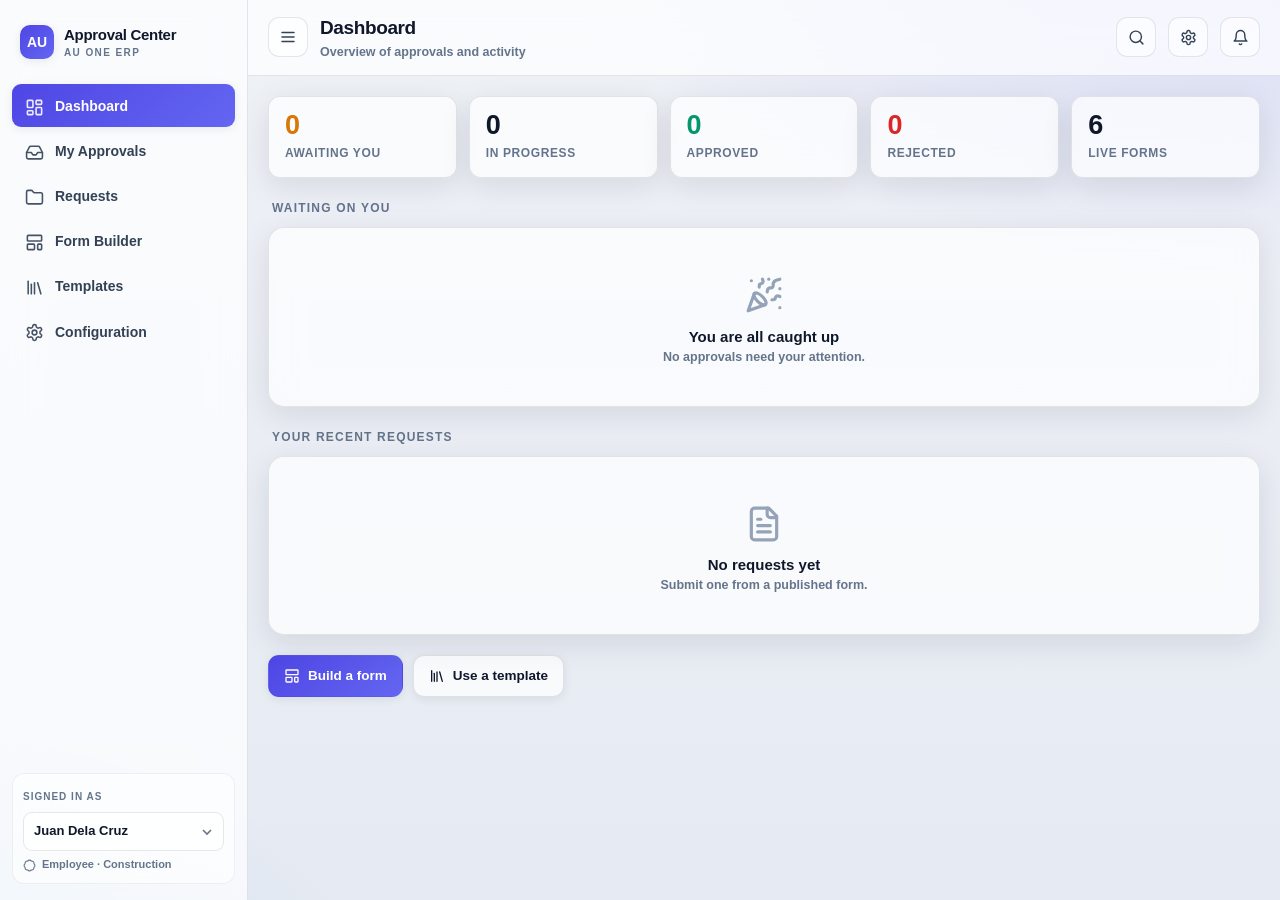
==== commit 61740ff1: "Evolve Approval Center: mobile-first shell, data views, search, automation, undo/redo, field logic M" ====
--- a/approval-center.html
+++ b/approval-center.html
@@ -25,7 +25,7 @@
   --r:16px; --r2:12px; --r3:9px;
 }
 @media (prefers-color-scheme: dark){
-  :root{
+  :root:not([data-theme="light"]){
     --bg:#0b1120; --bg2:#0f172a;
     --glass:rgba(23,32,52,.72); --glass2:rgba(23,32,52,.5);
     --stroke:rgba(255,255,255,.10); --stroke2:rgba(255,255,255,.06);
@@ -34,6 +34,16 @@
     --shadow:0 8px 30px rgba(0,0,0,.45); --shadow2:0 2px 10px rgba(0,0,0,.4);
   }
 }
+:root[data-theme="dark"]{
+  --bg:#0b1120; --bg2:#0f172a;
+  --glass:rgba(23,32,52,.72); --glass2:rgba(23,32,52,.5);
+  --stroke:rgba(255,255,255,.10); --stroke2:rgba(255,255,255,.06);
+  --ink:#f1f5f9; --ink2:#cbd5e1; --muted:#94a3b8; --muted2:#64748b;
+  --brandS:#1e1b4b; --okS:#052e2b; --warnS:#2e2306; --badS:#3a0d0d; --infoS:#0b2540;
+  --shadow:0 8px 30px rgba(0,0,0,.45); --shadow2:0 2px 10px rgba(0,0,0,.4);
+}
+html{transition:none}
+body,.side,.topbar,.card,.btn,.inp,.modal{transition:background-color .25s ease,border-color .25s ease,color .2s ease}
 *{box-sizing:border-box;-webkit-tap-highlight-color:transparent}
 .lu{display:inline-block;vertical-align:middle;flex:none}
 html,body{margin:0;padding:0;height:100%}
@@ -246,6 +256,54 @@
 .rt-table th{background:var(--glass2);font-size:11px;text-transform:uppercase;letter-spacing:.04em;color:var(--muted)}
 .mono{font-family:ui-monospace,Menlo,Consolas,monospace}
 
+/* ---- icon button (topbar cluster) ---- */
+.iconbtn{width:40px;height:40px;border-radius:11px;background:var(--glass2);border:1px solid var(--stroke);
+  display:grid;place-items:center;color:var(--ink2);transition:.15s}
+.iconbtn:hover{color:var(--brand);border-color:var(--brand)}
+.iconbtn:active{transform:scale(.94)}
+
+/* ---- data-engine view toolbar ---- */
+.viewbar{display:flex;align-items:center;gap:8px;flex-wrap:wrap;margin-bottom:14px}
+.segmented{display:inline-flex;background:var(--glass2);border:1px solid var(--stroke);border-radius:11px;padding:3px;gap:2px}
+.segmented button{display:inline-flex;align-items:center;gap:6px;padding:7px 11px;border-radius:8px;font-weight:700;font-size:12.5px;color:var(--muted)}
+.segmented button.on{background:var(--glass);color:var(--brand);box-shadow:var(--shadow2)}
+.kanban{display:grid;grid-auto-flow:column;grid-auto-columns:minmax(260px,1fr);gap:12px;overflow-x:auto;padding-bottom:8px;scroll-snap-type:x proximity}
+.kcol{background:var(--glass2);border:1px solid var(--stroke2);border-radius:var(--r);padding:10px;min-height:120px;scroll-snap-align:start}
+.kcol .kh{display:flex;align-items:center;gap:8px;font-weight:800;font-size:12.5px;text-transform:uppercase;letter-spacing:.05em;margin-bottom:10px;padding:0 2px}
+.kcol .kh .cnt{margin-left:auto;background:var(--glass);border:1px solid var(--stroke2);border-radius:20px;padding:1px 8px;font-size:11px}
+.dtable{width:100%;border-collapse:separate;border-spacing:0;font-size:13.5px;background:var(--glass);border:1px solid var(--stroke);border-radius:var(--r);overflow:hidden}
+.dtable th,.dtable td{padding:11px 13px;text-align:left;border-bottom:1px solid var(--stroke2);white-space:nowrap}
+.dtable th{background:var(--glass2);font-size:11px;text-transform:uppercase;letter-spacing:.05em;color:var(--muted);font-weight:800;position:sticky;top:0;cursor:pointer}
+.dtable tr:last-child td{border-bottom:0}
+.dtable tbody tr{cursor:pointer;transition:.12s}
+.dtable tbody tr:hover{background:var(--glass2)}
+.tablewrap{overflow-x:auto;border-radius:var(--r)}
+.cal{display:grid;grid-template-columns:repeat(7,1fr);gap:6px}
+.cal .cd{min-height:74px;background:var(--glass);border:1px solid var(--stroke2);border-radius:10px;padding:6px;font-size:11px}
+.cal .cd .dn{font-weight:800;color:var(--muted)}
+.cal .dot2{display:block;font-size:10px;font-weight:700;background:var(--brandS);color:var(--brand);border-radius:6px;padding:2px 5px;margin-top:3px;overflow:hidden;text-overflow:ellipsis;white-space:nowrap}
+.cal .head{font-size:10px;font-weight:800;text-transform:uppercase;color:var(--muted);text-align:center;padding:4px 0}
+
+/* ---- skeleton loading ---- */
+.skel{position:relative;overflow:hidden;background:var(--glass2);border-radius:12px}
+.skel::after{content:"";position:absolute;inset:0;background:linear-gradient(90deg,transparent,rgba(255,255,255,.25),transparent);animation:shine 1.2s infinite}
+@keyframes shine{to{transform:translateX(100%)}}
+.skel-card{height:150px;margin-bottom:12px}
+
+/* ---- FAB + bottom nav (mobile) ---- */
+.fab{display:none;position:fixed;right:16px;bottom:calc(72px + env(safe-area-inset-bottom));z-index:48;
+  width:58px;height:58px;border-radius:19px;background:linear-gradient(135deg,var(--brand),var(--brand2));color:#fff;
+  box-shadow:0 10px 26px rgba(79,70,229,.5);place-items:center;transition:.15s}
+.fab:active{transform:scale(.92)}
+.botnav{display:none;position:fixed;left:0;right:0;bottom:0;z-index:50;padding:8px 6px calc(8px + env(safe-area-inset-bottom));
+  background:var(--glass);border-top:1px solid var(--stroke);backdrop-filter:blur(20px) saturate(1.4);
+  -webkit-backdrop-filter:blur(20px) saturate(1.4);grid-template-columns:repeat(5,1fr)}
+.botnav button{display:flex;flex-direction:column;align-items:center;gap:3px;padding:6px 2px;border-radius:12px;color:var(--muted);font-size:10px;font-weight:700;position:relative}
+.botnav button.on{color:var(--brand)}
+.botnav button.on .lu{transform:translateY(-1px)}
+.botnav button .nb{position:absolute;top:2px;right:calc(50% - 20px);background:var(--bad);color:#fff;font-size:9px;font-weight:800;min-width:16px;height:16px;border-radius:9px;display:grid;place-items:center;padding:0 4px}
+.pull{height:0;overflow:hidden;display:flex;align-items:center;justify-content:center;color:var(--muted);font-size:12px;font-weight:600;transition:height .15s}
+
 /* ---- mobile ---- */
 @media(max-width:960px){
   .builder{grid-template-columns:1fr}
@@ -253,15 +311,33 @@
 }
 @media(max-width:820px){
   .app{grid-template-columns:1fr}
-  .side{position:fixed;z-index:70;left:0;top:0;width:270px;transform:translateX(-102%);transition:.25s;box-shadow:var(--shadow)}
+  .side{position:fixed;z-index:70;left:0;top:0;width:280px;transform:translateX(-102%);transition:transform .28s cubic-bezier(.4,0,.2,1);box-shadow:var(--shadow)}
   .side.open{transform:none}
-  .menu-btn{display:grid;place-items:center;width:40px;height:40px;border-radius:11px;background:var(--glass2);border:1px solid var(--stroke);font-size:18px}
-  .scrim{position:fixed;inset:0;z-index:65;background:rgba(0,0,0,.35);display:none}
-  .scrim.open{display:block}
-  .content{padding:14px}
+  .menu-btn{display:none}
+  .scrim{position:fixed;inset:0;z-index:65;background:rgba(0,0,0,.4);display:none}
+  .scrim.open{display:block;animation:fadein .2s}
+  .content{padding:14px 14px calc(88px + env(safe-area-inset-bottom))}
   .f2{grid-template-columns:1fr}
   .topbar h2{font-size:17px}
-}
+  .topbar{padding:12px 14px}
+  .fab{display:grid}
+  .botnav{display:grid}
+  /* bottom-sheet modals with drag handle & big touch targets */
+  .overlay{align-items:flex-end;padding:0}
+  .modal{border-radius:22px 22px 0 0;max-height:90dvh;animation:sheetup .3s cubic-bezier(.4,0,.2,1)}
+  .modal .mh{padding-top:20px}
+  .modal .mh::before{content:"";position:absolute;top:7px;left:50%;transform:translateX(-50%);width:38px;height:4px;border-radius:4px;background:var(--muted2);opacity:.5}
+  .btn{padding:12px 16px}
+  .btn.sm{padding:9px 12px}
+  .inp{padding:12px 13px;font-size:16px}
+  .checkline{padding:12px}
+  .mf .btn{flex:1;justify-content:center}
+  .kanban{grid-auto-columns:82%}
+}
+@keyframes fadein{from{opacity:0}to{opacity:1}}
+@keyframes sheetup{from{transform:translateY(100%)}to{transform:none}}
+@media(min-width:821px){.hide-desktop{display:none!important}}
+@media(max-width:560px){.hide-sm{display:none!important}}
 </style>
 </head>
 <body>
@@ -270,14 +346,19 @@
   <div class="scrim" id="scrim" data-action="closeNav"></div>
   <div class="main">
     <div class="topbar">
-      <button class="menu-btn" data-action="openNav" id="menuBtn"></button>
+      <button class="menu-btn iconbtn" data-action="openNav" id="menuBtn"></button>
       <div><h2 id="viewTitle">Dashboard</h2><div class="sub" id="viewSub"></div></div>
       <div class="sp"></div>
-      <button class="bell" data-action="notifs" id="bell"></button>
+      <button class="iconbtn" data-action="search" id="searchBtn" title="Search (Ctrl+K)"></button>
+      <button class="iconbtn" data-action="cycleTheme" id="themeBtn" title="Theme"></button>
+      <button class="bell iconbtn" data-action="notifs" id="bell"></button>
     </div>
+    <div class="pull" id="pull"></div>
     <div class="content" id="content"></div>
   </div>
 </div>
+<button class="fab" id="fab" data-action="fab" aria-label="Create"></button>
+<nav class="botnav" id="botnav"></nav>
 <div id="modalRoot"></div>
 <div class="toasts" id="toasts"></div>
 
@@ -602,9 +683,21 @@
       comments:[],version:1
     };
     if(!steps.length)req.timeline.push({at:Date.now(),by:'System',type:'approved',text:'Auto-approved (no workflow steps)'});
+    await this._runAuto(req,form,'submit');
+    if(!steps.length)await this._runAuto(req,form,'final');
     await Store.upsert('requests',req);
     await this._notifyCurrent(req,form);
     return req;
+  },
+  async _runAuto(req,form,trigger){
+    for(const a of (form?.automations||[])){
+      if(a.on!==trigger)continue;
+      if(a.do==='notify'&&a.role){for(const p of DIR.people.filter(x=>x.role===a.role))await Notify.push(p.id,`Automation: "${req.formName}" — ${trigger}`,req.id);}
+      else if(a.do==='comment'){req.comments.push({by:'Automation',at:Date.now(),text:a.text||'(rule)'});
+        req.timeline.push({at:Date.now(),by:'Automation',type:'auto',text:'Rule: '+(a.text||'comment')});}
+      else if(a.do==='tag'){req.tag=a.text||'';req.timeline.push({at:Date.now(),by:'Automation',type:'auto',text:'Tagged: '+(a.text||'')});}
+      else if(a.do==='archive'){req.timeline.push({at:Date.now(),by:'Automation',type:'auto',text:'Marked for archive'});}
+    }
   },
   async _notifyCurrent(req){
     const step=req.steps[req.currentStep];
@@ -614,6 +707,7 @@
   },
   async act(req,action,remarks){
     const step=req.steps[req.currentStep];
+    const form=await Store.get('forms',req.formId);
     const evt={at:Date.now(),by:APP.user.name,type:action,text:'',remarks:remarks||''};
     const label={approve:'Approved',reject:'Rejected',return:'Returned',revision:'Requested revision',
       comment:'Commented',delegate:'Delegated',escalate:'Escalated',forward:'Forwarded',cancel:'Cancelled'}[action];
@@ -624,12 +718,16 @@
       if(step)step.status='approved';
       evt.text=`${label} · ${step?step.name:''}`;
       req.timeline.push(evt);
+      await this._runAuto(req,form,'approve');
       const next=req.currentStep+1;
       if(next>=req.steps.length){req.status='approved';
-        req.timeline.push({at:Date.now(),by:'System',type:'completed',text:'All approvals complete'});}
+        req.timeline.push({at:Date.now(),by:'System',type:'completed',text:'All approvals complete'});
+        await this._runAuto(req,form,'final');
+        await Notify.push(req.submittedBy,`Your "${req.formName}" was fully approved`,req.id);}
       else{req.currentStep=next;req.steps[next].status='pending';await this._notifyCurrent(req);}
     }else if(action==='reject'){
       if(step)step.status='rejected';req.status='rejected';evt.text=`${label} · ${step?step.name:''}`;req.timeline.push(evt);
+      await this._runAuto(req,form,'reject');
       await Notify.push(req.submittedBy,`Your "${req.formName}" was rejected`,req.id);
     }else if(action==='return'||action==='revision'){
       if(step)step.status='pending';req.status=action==='return'?'returned':'revision';
@@ -666,8 +764,21 @@
 /* ============================================================================
    9 · UI ENGINE  (app state, router, rendering, toasts, modals)
    ========================================================================== */
-const APP={view:'dashboard',user:null,editing:null,navOpen:false};
+const APP={view:'dashboard',user:null,editing:null,navOpen:false,reqView:'cards',theme:'auto'};
 const DIR={people:[],roles:[],departments:[],modules:[],projects:[]};
+
+/* ---- Theme engine (auto / light / dark), persisted ---- */
+const Theme={
+  order:['auto','light','dark'],
+  ic:{auto:'settings',light:'star',dark:'shield'},
+  apply(){const t=APP.theme;if(t==='auto')document.documentElement.removeAttribute('data-theme');
+    else document.documentElement.setAttribute('data-theme',t);
+    const b=$('#themeBtn');if(b)b.innerHTML=svg(t==='dark'?'shield':t==='light'?'star':'settings',17);
+    try{localStorage.setItem('ace_theme',t);}catch(e){}},
+  cycle(){APP.theme=this.order[(this.order.indexOf(APP.theme)+1)%3];this.apply();
+    toast('Theme: '+APP.theme,'');},
+  load(){try{APP.theme=localStorage.getItem('ace_theme')||'auto';}catch(e){}this.apply();}
+};
 
 function toast(msg,kind=''){const t=document.createElement('div');t.className='toast '+kind;t.textContent=msg;
   $('#toasts').appendChild(t);setTimeout(()=>{t.style.opacity=0;t.style.transition='.3s';setTimeout(()=>t.remove(),300);},2600);}
@@ -713,12 +824,22 @@
   templates:['Templates','Start from a pre-built form template'],
   settings:['Configuration','Directory, roles, departments & modules']};
 
+const BOTNAV=['dashboard','inbox','requests','forms','settings'];
+async function renderChrome(){
+  const inbox=await inboxCount();const un=await Notify.unread();
+  const mb=$('#menuBtn');if(mb&&!mb.innerHTML)mb.innerHTML=svg('menu',18);
+  $('#searchBtn').innerHTML=svg('search',17);
+  Theme.apply();
+  $('#bell').innerHTML=svg('bell',17)+(un?`<span class="dot"></span>`:'');
+  $('#fab').innerHTML=svg('plus',26);
+  $('#botnav').innerHTML=BOTNAV.map(id=>{const n=NAV.find(x=>x.id===id);
+    const badge=id==='inbox'&&inbox?`<span class="nb">${inbox}</span>`:'';
+    return `<button data-action="go" data-view="${id}" class="${APP.view===id?'on':''}">${svg(n.ic,20)}<span>${n.label.split(' ')[0]}</span>${badge}</button>`;}).join('');
+}
 async function render(){
-  await renderNav();
+  await renderNav();await renderChrome();
   const [t,s]=TITLES[APP.view]||['',''];
   $('#viewTitle').textContent=t;$('#viewSub').textContent=s;
-  const mb=$('#menuBtn');if(mb&&!mb.innerHTML)mb.innerHTML=svg('menu',18);
-  const bell=$('#bell');const un=await Notify.unread();bell.innerHTML=svg('bell',17)+(un?`<span class="dot"></span>`:'');
   const c=$('#content');
   if(APP.view==='dashboard')return renderDashboard(c);
   if(APP.view==='inbox')return renderInbox(c);
@@ -771,16 +892,70 @@
     :emptyCard('inbox','Inbox zero','No requests are waiting on your role right now. Switch user in the sidebar to test other approvers.');
 }
 
-/* ---------- Requests ---------- */
+/* ---------- Requests · DATA ENGINE (Cards/Table/Kanban/Calendar + filter/sort/saved views) ---------- */
+const REQ_STATUSES=['pending','approved','rejected','returned','revision','cancelled'];
+const DATA_VIEWS=[['cards','Cards','layout-dashboard'],['table','Table','list'],['kanban','Kanban','shapes'],['calendar','Calendar','calendar']];
 async function renderRequests(c){
   const reqs=await Store.list('requests');
   const f=APP.reqFilter||'all';
-  const list=reqs.filter(r=>f==='all'||r.status===f);
+  const mod=APP.reqModule||'all';
+  const sort=APP.reqSort||'new';
+  const view=APP.reqView||'cards';
+  let list=reqs.filter(r=>(f==='all'||r.status===f)&&(mod==='all'||r.module===mod));
+  list.sort((a,b)=> sort==='new'?b.submittedAt-a.submittedAt : sort==='old'?a.submittedAt-b.submittedAt : esc(a.formName).localeCompare(esc(b.formName)));
   const counts=k=>reqs.filter(r=>r.status===k).length;
-  c.innerHTML=`<div class="row wrap" style="margin-bottom:14px">
-    ${['all','pending','approved','rejected','returned','cancelled'].map(k=>`<button class="chip" data-action="reqFilter" data-f="${k}"
-      style="${f===k?'background:var(--brand);color:#fff;border-color:transparent':''}">${k[0].toUpperCase()+k.slice(1)} ${k==='all'?reqs.length:counts(k)}</button>`).join('')}</div>
-    ${list.length?`<div class="grid cols">${list.map(reqCard).join('')}</div>`:emptyCard('folder','No requests','Nothing matches this filter.')}`;
+  const savedViews=await Store.list('views');
+  const toolbar=`
+    <div class="viewbar">
+      <div class="segmented">${DATA_VIEWS.map(([v,l,ic])=>`<button data-action="reqView" data-v="${v}" class="${view===v?'on':''}">${svg(ic,14)}<span class="hide-sm">${l}</span></button>`).join('')}</div>
+      <span class="sp"></span>
+      <select class="inp" style="width:auto;padding:8px 30px 8px 11px" data-action="reqSortSel">
+        ${[['new','Newest'],['old','Oldest'],['name','Name A–Z']].map(([v,l])=>`<option value="${v}" ${sort===v?'selected':''}>${l}</option>`).join('')}</select>
+      <button class="btn sm" data-action="saveView">${svg('star',14)} Save view</button>
+    </div>
+    <div class="row wrap" style="margin-bottom:6px;gap:7px">
+      ${['all',...REQ_STATUSES].map(k=>`<button class="chip" data-action="reqFilter" data-f="${k}"
+        style="${f===k?'background:var(--brand);color:#fff;border-color:transparent':''}">${k[0].toUpperCase()+k.slice(1)} ${k==='all'?reqs.length:counts(k)}</button>`).join('')}
+      <select class="inp" style="width:auto;padding:6px 28px 6px 10px;font-size:12.5px" data-action="reqModuleSel">
+        <option value="all" ${mod==='all'?'selected':''}>All modules</option>
+        ${DIR.modules.map(m=>`<option value="${m.id}" ${mod===m.id?'selected':''}>${esc(m.name)}</option>`).join('')}</select>
+    </div>
+    ${savedViews.length?`<div class="row wrap" style="margin-bottom:12px;gap:6px">${savedViews.map(v=>`<span class="chip" data-action="loadView" data-id="${v.id}">${svg('star',12)} ${esc(v.name)}<button data-action="delView" data-id="${v.id}" style="margin-left:4px;color:var(--muted)">${svg('x',11)}</button></span>`).join('')}</div>`:''}`;
+  let bodyHtml;
+  if(!list.length)bodyHtml=emptyCard('folder','No requests','Nothing matches this filter.');
+  else if(view==='cards')bodyHtml=`<div class="grid cols">${list.map(reqCard).join('')}</div>`;
+  else if(view==='table')bodyHtml=reqTable(list);
+  else if(view==='kanban')bodyHtml=reqKanban(list);
+  else if(view==='calendar')bodyHtml=reqCalendar(list);
+  c.innerHTML=toolbar+bodyHtml;
+}
+function reqTable(list){
+  return `<div class="tablewrap"><table class="dtable"><thead><tr>
+    <th>Request</th><th>Submitted by</th><th>Module</th><th class="hide-sm">Current step</th><th>Date</th><th>Status</th></tr></thead>
+    <tbody>${list.map(r=>{const step=r.steps[r.currentStep];
+      return `<tr data-action="openReq" data-id="${r.id}"><td><div class="row" style="gap:8px"><span style="color:${r.color||'#4f46e5'};display:inline-flex">${svg(r.icon||'file-text',16)}</span><b>${esc(r.formName)}</b></div></td>
+      <td>${esc(r.submittedByName)}</td><td>${esc(r.module||'—')}</td>
+      <td class="hide-sm">${r.status==='pending'&&step?esc(step.name):'—'}</td>
+      <td>${fmtDate(r.submittedAt)}</td><td><span class="status ${r.status}">${r.status}</span></td></tr>`;}).join('')}</tbody></table></div>`;
+}
+function reqKanban(list){
+  const cols=REQ_STATUSES.filter(s=>list.some(r=>r.status===s));
+  const use=cols.length?cols:['pending'];
+  return `<div class="kanban">${use.map(s=>{const items=list.filter(r=>r.status===s);
+    return `<div class="kcol"><div class="kh"><span class="status ${s}">${s}</span><span class="cnt">${items.length}</span></div>
+      ${items.map(reqCard).join('')||`<div class="tiny muted" style="text-align:center;padding:16px">Empty</div>`}</div>`;}).join('')}</div>`;
+}
+function reqCalendar(list){
+  const byDay={};list.forEach(r=>{const d=new Date(r.submittedAt);const k=d.getFullYear()+'-'+d.getMonth()+'-'+d.getDate();(byDay[k]=byDay[k]||[]).push(r);});
+  const now=list.length?new Date(list[0].submittedAt):new Date(APP.__now||Date.now());
+  const y=now.getFullYear(),m=now.getMonth();
+  const first=new Date(y,m,1).getDay(),days=new Date(y,m+1,0).getDate();
+  const cells=[];for(let i=0;i<first;i++)cells.push('<div></div>');
+  for(let d=1;d<=days;d++){const k=y+'-'+m+'-'+d;const items=byDay[k]||[];
+    cells.push(`<div class="cd"><div class="dn">${d}</div>${items.slice(0,3).map(r=>`<span class="dot2" data-action="openReq" data-id="${r.id}">${esc(r.formName)}</span>`).join('')}${items.length>3?`<span class="tiny muted">+${items.length-3}</span>`:''}</div>`);}
+  const dow=['Sun','Mon','Tue','Wed','Thu','Fri','Sat'];
+  return `<div class="card pad"><div style="font-weight:800;margin-bottom:10px">${new Date(y,m,1).toLocaleDateString('en-PH',{month:'long',year:'numeric'})}</div>
+    <div class="cal">${dow.map(d=>`<div class="head">${d}</div>`).join('')}${cells.join('')}</div></div>`;
 }
 
 /* ---------- Request detail ---------- */
@@ -872,6 +1047,19 @@
 
 /* ---------- FORM BUILDER ---------- */
 let BUILDER_SEL=null;
+/* ---- Undo/redo history for the form builder ---- */
+const History={u:[],r:[],max:60,
+  _snap(f){return JSON.stringify({fields:f.fields,workflow:f.workflow,permissions:f.permissions});},
+  snap(f){if(!f)return;this.u.push(this._snap(f));if(this.u.length>this.max)this.u.shift();this.r=[];this._buttons();},
+  reset(){this.u=[];this.r=[];this._buttons();},
+  _buttons(){const u=$('#undoBtn'),r=$('#redoBtn');if(u)u.disabled=!this.u.length;if(r)r.disabled=!this.r.length;},
+  async _apply(json){const f=await Store.get('forms',APP.editing);if(!f)return;const s=JSON.parse(json);
+    f.fields=s.fields;f.workflow=s.workflow;f.permissions=s.permissions;await Store.upsert('forms',f);render();},
+  async undo(){if(!this.u.length){toast('Nothing to undo','');return;}const f=await Store.get('forms',APP.editing);
+    this.r.push(this._snap(f));await this._apply(this.u.pop());toast('Undo','');},
+  async redo(){if(!this.r.length){toast('Nothing to redo','');return;}const f=await Store.get('forms',APP.editing);
+    this.u.push(this._snap(f));await this._apply(this.r.pop());toast('Redo','');}
+};
 async function renderBuilder(c){
   const f=await Store.get('forms',APP.editing);if(!f){APP.editing=null;return render();}
   const tab=APP.builderTab||'fields';
@@ -882,7 +1070,10 @@
       <button class="${tab==='fields'?'on':''}" data-action="btab" data-t="fields">${svg('shapes',15)} Fields</button>
       <button class="${tab==='workflow'?'on':''}" data-action="btab" data-t="workflow">${svg('workflow',15)} Workflow</button>
       <button class="${tab==='settings'?'on':''}" data-action="btab" data-t="settings">${svg('settings',15)} Settings</button>
+      <button class="${tab==='rules'?'on':''}" data-action="btab" data-t="rules">${svg('workflow',15)} Rules</button>
     </div>
+    ${tab==='fields'?`<button class="iconbtn" id="undoBtn" data-action="undo" title="Undo (Ctrl+Z)">${svg('corner-up-left',16)}</button>
+      <button class="iconbtn" id="redoBtn" data-action="redo" title="Redo (Ctrl+Y)">${svg('forward',16)}</button>`:''}
     <span class="sp"></span>
     <span class="status ${f.status}">${f.status}</span>
     ${f.status==='published'?`<button class="btn" data-action="setStatus" data-s="draft">${svg('archive',15)} Unpublish</button>`
@@ -890,9 +1081,29 @@
     ${f.status==='published'?`<button class="btn ok" data-action="useForm" data-id="${f.id}">${svg('eye',15)} Preview / Submit</button>`:''}
   </div>
   <div id="builderBody"></div>`;
-  if(tab==='fields')renderBuilderFields(f);
+  if(tab==='fields'){renderBuilderFields(f);History._buttons();}
   else if(tab==='workflow')renderBuilderWorkflow(f);
+  else if(tab==='rules')renderBuilderRules(f);
   else renderBuilderSettings(f);
+}
+
+/* ---------- AUTOMATION ENGINE (no-code rules per form) ---------- */
+const AUTO_TRIGGERS=[['submit','When submitted'],['approve','When a step is approved'],['final','When fully approved'],['reject','When rejected']];
+const AUTO_ACTIONS=[['notify','Notify a role'],['comment','Add a system comment'],['archive','Archive the form after N approvals'],['tag','Set a status tag']];
+function renderBuilderRules(f){
+  f.automations=f.automations||[];
+  const roleOpts=DIR.roles.map(r=>`<option value="${r.id}">${esc(r.name)}</option>`).join('');
+  $('#builderBody').innerHTML=`<div style="max-width:720px">
+    <div class="card pad" style="margin-bottom:12px"><div class="small muted">No-code automations. Each rule runs on a workflow event. Example: <b>When fully approved → Notify Finance</b>, or <b>When submitted → Add a system comment</b>. More actions (webhook, generate PO, e-mail) plug in through the same engine later.</div></div>
+    ${f.automations.map((a,i)=>`<div class="card pad" style="margin-bottom:10px"><div class="row" style="margin-bottom:8px"><b class="small">Rule ${i+1}</b><span class="sp"></span><button class="btn sm ghost" data-action="delAuto" data-i="${i}">${svg('trash-2',14)}</button></div>
+      <div class="f2">
+        <div class="field" style="margin:0"><label>Trigger</label><select class="inp" data-auto="${i}" data-ap="on">${AUTO_TRIGGERS.map(([v,l])=>`<option value="${v}" ${a.on===v?'selected':''}>${l}</option>`).join('')}</select></div>
+        <div class="field" style="margin:0"><label>Action</label><select class="inp" data-auto="${i}" data-ap="do">${AUTO_ACTIONS.map(([v,l])=>`<option value="${v}" ${a.do===v?'selected':''}>${l}</option>`).join('')}</select></div>
+        ${a.do==='notify'?`<div class="field" style="margin:0"><label>Notify role</label><select class="inp" data-auto="${i}" data-ap="role">${roleOpts.replace(`value="${a.role}"`,`value="${a.role}" selected`)}</select></div>`:''}
+        ${a.do==='comment'||a.do==='tag'?`<div class="field" style="margin:0"><label>${a.do==='tag'?'Tag':'Text'}</label><input class="inp" data-auto="${i}" data-ap="text" value="${esc(a.text||'')}"></div>`:''}
+      </div></div>`).join('')||'<div class="empty">No automation rules yet.</div>'}
+    <button class="btn primary" data-action="addAuto">${svg('plus',15)} Add rule</button>
+  </div>`;
 }
 
 function renderBuilderFields(f){
@@ -945,12 +1156,29 @@
     ${isLayout?'':`
     <div class="field"><label>Field key <span class="muted tiny">(for formulas & conditions)</span></label>
       <input class="inp mono" data-prop="key" value="${esc(fl.key||'')}" placeholder="${fieldKey(fl)}"></div>
-    <div class="field"><label>Help text</label><input class="inp" data-prop="help" value="${esc(fl.help||'')}"></div>
+    <div class="field"><label>Help / description</label><input class="inp" data-prop="help" value="${esc(fl.help||'')}"></div>
+    ${['divider','heading','description'].includes(fl.type)?'':`
+    <div class="f2">
+      <div class="field" style="margin:0"><label>Placeholder</label><input class="inp" data-prop="placeholder" value="${esc(fl.placeholder||'')}"></div>
+      <div class="field" style="margin:0"><label>Default value</label><input class="inp" data-prop="defaultValue" value="${esc(fl.defaultValue||'')}"></div>
+      <div class="field" style="margin:0"><label>Prefix</label><input class="inp" data-prop="prefix" value="${esc(fl.prefix||'')}" placeholder="e.g. ₱"></div>
+      <div class="field" style="margin:0"><label>Suffix</label><input class="inp" data-prop="suffix" value="${esc(fl.suffix||'')}" placeholder="e.g. kg"></div>
+    </div>`}
     ${extra}
-    <div class="f2"><label class="checkline"><input type="checkbox" data-prop="required" ${fl.required?'checked':''}> Required</label>
-      <div class="field" style="margin:0"><label>Width</label><select class="inp" data-prop="width">
-        <option value="full" ${fl.width==='full'?'selected':''}>Full</option>
-        <option value="half" ${fl.width==='half'?'selected':''}>Half</option></select></div></div>`}
+    <div class="f2">
+      <label class="checkline"><input type="checkbox" data-prop="required" ${fl.required?'checked':''}> Required</label>
+      <label class="checkline"><input type="checkbox" data-prop="readonly" ${fl.readonly?'checked':''}> Read only</label>
+    </div>
+    <div class="field"><label>Width / column span</label><select class="inp" data-prop="width">
+        <option value="full" ${fl.width==='full'?'selected':''}>Full width</option>
+        <option value="half" ${fl.width==='half'?'selected':''}>Half (2 columns)</option></select></div>
+    <div class="wf-cond"><div class="row"><b class="small">Conditional visibility</b><span class="sp"></span>
+      <label class="checkline" style="margin:0;padding:5px 9px"><input type="checkbox" data-action="toggleVis" data-fid="${fl.id}" ${fl.visibleIf?'checked':''}> show only if…</label></div>
+      ${fl.visibleIf?`<div class="f2" style="margin-top:8px">
+        <select class="inp" data-visif="field">${[['','— field —'],...f.fields.filter(x=>x.id!==fl.id&&!FieldTypes[x.type]?.layout).map(x=>[fieldKey(x),x.label])].map(([v,l])=>`<option value="${v}" ${fl.visibleIf.field===v?'selected':''}>${esc(l)}</option>`).join('')}</select>
+        <select class="inp" data-visif="op">${WorkflowEngine.condOps.map(([v,l])=>`<option value="${v}" ${fl.visibleIf.op===v?'selected':''}>${l}</option>`).join('')}</select>
+        <input class="inp full" data-visif="value" value="${esc(fl.visibleIf.value||'')}" placeholder="value"></div>`:''}
+    </div>`}
   </div>`;
 }
 
@@ -1064,10 +1292,15 @@
 async function useForm(id){
   const f=await Store.get('forms',id);if(!f)return;
   if(!Permission.can(f,'submit'))return toast('Your role cannot submit this form','bad');
-  const values={};(f.fields||[]).forEach(fl=>{if(!FieldTypes[fl.type]?.layout)values[fieldKey(fl)]=clone(FieldTypes[fl.type].value);});
+  const values={};(f.fields||[]).forEach(fl=>{if(!FieldTypes[fl.type]?.layout)
+    values[fieldKey(fl)]=(fl.defaultValue!=null&&fl.defaultValue!=='')?fl.defaultValue:clone(FieldTypes[fl.type].value);});
   SUBMIT_STATE={form:f,values,errors:{}};
   await drawSubmitModal();
 }
+/* conditional visibility: is a field currently shown given the form values? */
+function fieldVisible(fl,values,form){return fl.visibleIf&&fl.visibleIf.field?WorkflowEngine.test(fl.visibleIf,values,form):true;}
+function applyVisibility(){const S=SUBMIT_STATE;if(!S)return;
+  S.form.fields.forEach(fl=>{const w=document.querySelector(`[data-fieldwrap="${fl.id}"]`);if(w)w.style.display=fieldVisible(fl,S.values,S.form)?'':'none';});}
 async function drawSubmitModal(){
   const {form,values,errors}=SUBMIT_STATE;
   const fieldsHtml=[];
@@ -1086,12 +1319,14 @@
 async function renderSubmitField(fl,values,errors){
   const d=FieldTypes[fl.type];const key=fieldKey(fl);const err=errors[fl.id];
   const wide=fl.width!=='half';
+  const hidden=!fieldVisible(fl,values,SUBMIT_STATE?SUBMIT_STATE.form:{fields:[]});
+  const wrap=`data-fieldwrap="${fl.id}" style="${hidden?'display:none;':''}${wide?'grid-column:1/-1':''}"`;
   if(d.layout){const inner=fl.type==='divider'?'<hr style="border:0;border-top:1px solid var(--stroke);margin:6px 0">'
     :fl.type==='heading'?`<h3 style="margin:10px 0 2px;font-size:16px">${esc(fl.label)}</h3>`
     :`<div class="small muted" style="margin-bottom:8px">${esc(fl.label)}</div>`;
-    return `<div class="full">${inner}</div>`;}
+    return `<div ${wrap}>${inner}</div>`;}
   const input=await previewInput(fl,values[key],false);
-  return `<div class="field ${wide?'full':'half'}"><label>${esc(fl.label)}${fl.required?' <span class="req">*</span>':''}</label>
+  return `<div class="field ${wide?'full':'half'}" ${wrap}><label>${esc(fl.label)}${fl.required?' <span class="req">*</span>':''}</label>
     ${fl.help?`<div class="help">${esc(fl.help)}</div>`:''}${input}
     ${err?`<div class="errmsg" data-err="${fl.id}">${err}</div>`:''}</div>`;
 }
@@ -1100,13 +1335,17 @@
 function previewInput(fl,val,preview){
   const d=FieldTypes[fl.type];const key=fieldKey(fl);
   const bind=preview?'':`data-bind="${key}" data-ftype="${fl.type}" data-fid="${fl.id}"`;
-  const dis=preview?'disabled':'';
+  const dis=preview?'disabled':(fl.readonly?'readonly':'');
+  const ph=esc(fl.placeholder||fl.help||'');
+  const pfx=fl.prefix?`<span style="position:absolute;left:11px;font-weight:700;color:var(--muted)">${esc(fl.prefix)}</span>`:'';
+  const sfx=fl.suffix?`<span style="position:absolute;right:11px;font-weight:600;color:var(--muted)">${esc(fl.suffix)}</span>`:'';
+  const afx=(inp)=>(fl.prefix||fl.suffix)?`<div class="row" style="position:relative">${pfx}${inp.replace('class="inp"',`class="inp" style="${fl.prefix?'padding-left:'+(11+fl.prefix.length*9)+'px;':''}${fl.suffix?'padding-right:'+(11+fl.suffix.length*9)+'px;':''}"`)}${sfx}</div>`:inp;
   switch(fl.type){
     case'text':case'email':case'phone':
-      return `<input class="inp" type="${fl.type==='email'?'email':'text'}" ${bind} ${dis} value="${esc(val||'')}" placeholder="${esc(fl.help||'')}">`;
-    case'number':return `<input class="inp" type="number" ${bind} ${dis} value="${esc(val||'')}">`;
-    case'currency':return `<div class="row" style="position:relative"><span style="position:absolute;left:11px;font-weight:700;color:var(--muted)">₱</span><input class="inp" style="padding-left:26px" type="number" ${bind} ${dis} value="${esc(val||'')}"></div>`;
-    case'paragraph':return `<textarea class="inp" ${bind} ${dis}>${esc(val||'')}</textarea>`;
+      return afx(`<input class="inp" type="${fl.type==='email'?'email':'text'}" ${bind} ${dis} value="${esc(val||'')}" placeholder="${ph}">`);
+    case'number':return afx(`<input class="inp" type="number" ${bind} ${dis} value="${esc(val||'')}" placeholder="${ph}">`);
+    case'currency':return `<div class="row" style="position:relative"><span style="position:absolute;left:11px;font-weight:700;color:var(--muted)">${esc(fl.prefix||'₱')}</span><input class="inp" style="padding-left:26px" type="number" ${bind} ${dis} value="${esc(val||'')}" placeholder="${ph}"></div>`;
+    case'paragraph':return `<textarea class="inp" ${bind} ${dis} placeholder="${ph}">${esc(val||'')}</textarea>`;
     case'date':return `<input class="inp" type="date" ${bind} ${dis} value="${esc(val||'')}">`;
     case'time':return `<input class="inp" type="time" ${bind} ${dis} value="${esc(val||'')}">`;
     case'dropdown':case'lookup':case'people':case'project':case'department':case'role':{
@@ -1152,10 +1391,11 @@
   root.addEventListener('change',onSubmitInput);
   // signature pads
   $$('canvas[data-sig]',root).forEach(setupSignature);
+  applyVisibility();
 }
 function onSubmitInput(e){
   const t=e.target;const S=SUBMIT_STATE;if(!S)return;
-  if(t.dataset.bind!=null){let v=t.type==='checkbox'?t.checked:t.value;S.values[t.dataset.bind]=v;recalc();}
+  if(t.dataset.bind!=null){let v=t.type==='checkbox'?t.checked:t.value;S.values[t.dataset.bind]=v;recalc();applyVisibility();}
   else if(t.dataset.multi!=null){const key=t.dataset.multi;const arr=Array.isArray(S.values[key])?S.values[key]:[];
     const val=t.dataset.v;if(t.checked){if(!arr.includes(val))arr.push(val);}else{const i=arr.indexOf(val);if(i>=0)arr.splice(i,1);}S.values[key]=arr;}
   else if(t.dataset.rrow!=null){const wrap=t.closest('[data-repeat]');const key=wrap.dataset.repeat;
@@ -1199,11 +1439,17 @@
 /* ============================================================================
    10 · ACTION ROUTER  (event delegation)
    ========================================================================== */
+const SNAP_ACTIONS=new Set(['addField','delField','dupField','addOpt','delOpt','addCol','delCol','addStep','delStep','moveStep','toggleCond','addAuto','delAuto']);
 document.addEventListener('click',async e=>{
   const el=e.target.closest('[data-action]');if(!el)return;
   const a=el.dataset.action, id=el.dataset.id;
   const F=async()=>APP.editing?await Store.get('forms',APP.editing):null;
+  if(APP.editing&&SNAP_ACTIONS.has(a)){const cf=await Store.get('forms',APP.editing);if(cf)History.snap(cf);}
   switch(a){
+    case'undo':await History.undo();break;
+    case'redo':await History.redo();break;
+    case'addAuto':{const f=await F();f.automations=f.automations||[];f.automations.push({on:'final',do:'notify',role:DIR.roles[0].id,text:''});await Store.upsert('forms',f);renderBuilderRules(f);break;}
+    case'delAuto':{const f=await F();f.automations.splice(+el.dataset.i,1);await Store.upsert('forms',f);renderBuilderRules(f);break;}
     case'go':APP.view=el.dataset.view;APP.editing=null;APP.navOpen=false;$('#side').classList.remove('open');$('#scrim').classList.remove('open');render();break;
     case'openNav':$('#side').classList.add('open');$('#scrim').classList.add('open');break;
     case'closeNav':$('#side').classList.remove('open');$('#scrim').classList.remove('open');break;
@@ -1211,10 +1457,21 @@
     case'closeModal':closeModal();break;
     case'closeModalBg':if(e.target.classList.contains('overlay'))closeModal();break;
     case'notifs':await showNotifs();break;
+    case'cycleTheme':Theme.cycle();break;
+    case'search':openSearch();break;
+    case'fab':await fabAction();break;
+
+    case'searchGoForm':closeModal();APP.view='forms';APP.editing=id;APP.builderTab='fields';BUILDER_SEL=null;History.reset();render();break;
+
+    /* data-engine views */
+    case'reqView':APP.reqView=el.dataset.v;render();break;
+    case'saveView':await saveCurrentView();break;
+    case'loadView':{const v=await Store.get('views',id);if(v){Object.assign(APP,v.state);render();}break;}
+    case'delView':{e.stopPropagation();await Store.remove('views',id);render();break;}
 
     /* forms */
     case'newForm':await newForm();break;
-    case'editForm':APP.editing=id;APP.builderTab='fields';BUILDER_SEL=null;render();break;
+    case'editForm':APP.editing=id;APP.builderTab='fields';BUILDER_SEL=null;History.reset();render();break;
     case'closeBuilder':APP.editing=null;render();break;
     case'btab':APP.builderTab=el.dataset.t;render();break;
     case'useForm':await useForm(id);break;
@@ -1246,9 +1503,10 @@
     case'moveStep':{const f=await F();const arr=f.workflow.steps;const i=arr.findIndex(s=>s.id===id);const j=i+(+el.dataset.dir);
       if(j>=0&&j<arr.length){[arr[i],arr[j]]=[arr[j],arr[i]];await Store.upsert('forms',f);renderBuilderWorkflow(f);}break;}
     case'toggleCond':{const f=await F();const s=f.workflow.steps.find(x=>x.id===id);s.condition=s.condition?null:{field:'',op:'gt',value:''};await Store.upsert('forms',f);renderBuilderWorkflow(f);break;}
+    case'toggleVis':{const f=await F();const fl=f.fields.find(x=>x.id===el.dataset.fid);fl.visibleIf=fl.visibleIf?null:{field:'',op:'eq',value:''};await Store.upsert('forms',f);renderBuilderFields(f);break;}
 
     /* templates */
-    case'useTemplate':{const t=await Store.get('forms',id);const c=clone(t);c.id=uid('form');c.isTemplate=false;c.status='draft';c.name=t.name;delete c.createdAt;await Store.upsert('forms',c);APP.view='forms';APP.editing=c.id;APP.builderTab='fields';toast('Template copied to Form Builder','ok');render();break;}
+    case'useTemplate':{const t=await Store.get('forms',id);const c=clone(t);c.id=uid('form');c.isTemplate=false;c.status='draft';c.name=t.name;delete c.createdAt;await Store.upsert('forms',c);APP.view='forms';APP.editing=c.id;APP.builderTab='fields';History.reset();toast('Template copied to Form Builder','ok');render();break;}
     case'dupTemplatePreview':{const t=await Store.get('forms',id);SUBMIT_STATE={form:t,values:{},errors:{}};await drawSubmitModal();break;}
 
     /* submit */
@@ -1283,6 +1541,8 @@
 async function onGlobalInput(e){
   const t=e.target;
   if(t.dataset&&t.dataset.action==='switchUser'){APP.user=DIR.people.find(p=>p.id===t.value);render();return;}
+  if(t.dataset&&t.dataset.action==='reqSortSel'){APP.reqSort=t.value;render();return;}
+  if(t.dataset&&t.dataset.action==='reqModuleSel'){APP.reqModule=t.value;render();return;}
   if(!APP.editing)return;
   const f=await Store.get('forms',APP.editing);if(!f)return;
   // field property
@@ -1295,6 +1555,11 @@
     else{setPath(f,t.dataset.prop,v);await Store.upsert('forms',f);
       if(t.dataset.prop==='name'){/*don't rerender to keep focus*/}}
     return;}
+  // conditional visibility props
+  if(t.dataset.visif!=null&&BUILDER_SEL){const fl=f.fields.find(x=>x.id===BUILDER_SEL);if(fl){fl.visibleIf=fl.visibleIf||{field:'',op:'eq',value:''};fl.visibleIf[t.dataset.visif]=t.value;await Store.upsert('forms',f);}return;}
+  // automation rule props
+  if(t.dataset.auto!=null){const i=+t.dataset.auto;f.automations=f.automations||[];const rule=f.automations[i];if(!rule)return;
+    rule[t.dataset.ap]=t.value;await Store.upsert('forms',f);if(t.dataset.ap==='do')renderBuilderRules(f);return;}
   // option label edit
   if(t.dataset.opt!=null&&BUILDER_SEL){const fl=f.fields.find(x=>x.id===BUILDER_SEL);const i=+t.dataset.opt;fl.options[i]={label:t.value,value:t.value};await Store.upsert('forms',f);return;}
   if(t.dataset.col!=null&&BUILDER_SEL){const fl=f.fields.find(x=>x.id===BUILDER_SEL);const i=+t.dataset.col;fl.columns[i].label=t.value;fl.columns[i].key=t.value.toLowerCase().replace(/\s+/g,'_')||('c'+i);await Store.upsert('forms',f);return;}
@@ -1361,6 +1626,50 @@
     ${n.requestId?`<button class="btn sm" data-action="openReq" data-id="${n.requestId}" style="margin-top:6px">Open request</button>`:''}</div>`).join('')}</div>`
     :emptyCard('bell-off','No notifications','You are all caught up.')});
   render();
+}
+
+/* ---------- Global search (Ctrl/⌘+K) ---------- */
+async function openSearch(){
+  modal({title:'Search',body:`<input class="inp" id="searchIn" placeholder="Search forms, requests, people…" autocomplete="off">
+    <div id="searchRes" style="margin-top:12px"><div class="muted small">Type to search across forms, requests, people and modules.</div></div>`});
+  const inp=$('#searchIn');inp.focus();
+  const run=async()=>{
+    const q=inp.value.trim().toLowerCase();const box=$('#searchRes');
+    if(!q){box.innerHTML='<div class="muted small">Type to search…</div>';return;}
+    const forms=(await Store.list('forms')).filter(f=>!f.isTemplate);
+    const reqs=await Store.list('requests');
+    const hitF=forms.filter(f=>(f.name+f.description+f.module).toLowerCase().includes(q)).slice(0,6);
+    const hitR=reqs.filter(r=>(r.formName+r.submittedByName+r.module+JSON.stringify(r.values)).toLowerCase().includes(q)).slice(0,8);
+    const hitP=DIR.people.filter(p=>(p.name+p.role+p.department).toLowerCase().includes(q)).slice(0,5);
+    const sec=(t,items)=>items.length?`<div class="sectitle" style="margin:12px 4px 6px">${t}</div>${items.join('')}`:'';
+    box.innerHTML=(sec('Forms',hitF.map(f=>`<button class="btn block" style="justify-content:flex-start;margin-bottom:6px" data-action="searchGoForm" data-id="${f.id}">${svg(f.icon,15)} ${esc(f.name)}</button>`))
+      +sec('Requests',hitR.map(r=>`<button class="btn block" style="justify-content:flex-start;margin-bottom:6px" data-action="openReq" data-id="${r.id}">${svg(r.icon||'file-text',15)} ${esc(r.formName)} <span class="status ${r.status}" style="margin-left:auto">${r.status}</span></button>`))
+      +sec('People',hitP.map(p=>`<div class="chip" style="margin:0 6px 6px 0">${svg('user',13)} ${esc(p.name)} · ${esc(p.role)}</div>`)))
+      ||'<div class="muted small">No matches.</div>';
+  };
+  inp.addEventListener('input',run);
+}
+
+/* ---------- FAB (context-aware create) ---------- */
+async function fabAction(){
+  if(APP.view==='forms'){await newForm();return;}
+  if(APP.view==='templates'){toast('Pick a template below','');return;}
+  // otherwise: quick-start a request from any published form
+  const forms=(await Store.list('forms')).filter(f=>f.status==='published'&&!f.isTemplate);
+  const tpls=(await Store.list('forms')).filter(f=>f.isTemplate);
+  const pool=forms.length?forms:tpls;
+  if(!pool.length){toast('No published forms yet — build one first','warn');APP.view='forms';render();return;}
+  modal({title:'New request',body:`<div class="muted small" style="margin-bottom:10px">Choose a form to submit.</div>
+    <div class="grid" style="grid-template-columns:1fr">${pool.slice(0,12).map(f=>`<button class="btn block" style="justify-content:flex-start;margin-bottom:8px" data-action="${f.isTemplate?'useTemplate':'useForm'}" data-id="${f.id}">${svg(f.icon,16)} ${esc(f.name)}</button>`).join('')}</div>`});
+}
+
+/* ---------- Saved views (Data Engine) ---------- */
+async function saveCurrentView(){
+  const name=prompt('Name this view (filters, sort & layout will be saved):','My view');
+  if(!name)return;
+  await Store.upsert('views',{id:uid('view'),name,owner:APP.user.id,
+    state:{reqView:APP.reqView,reqFilter:APP.reqFilter,reqModule:APP.reqModule,reqSort:APP.reqSort}});
+  toast('View saved','ok');render();
 }
 
 /* ============================================================================
@@ -1432,7 +1741,27 @@
     for(const t of templates)await Store.upsert('forms',t);
   }
 }
+/* keyboard shortcuts: ⌘/Ctrl+K search · Esc close · ⌘/Ctrl+Z/Y undo/redo in builder */
+document.addEventListener('keydown',e=>{
+  const k=e.key.toLowerCase();
+  if((e.metaKey||e.ctrlKey)&&k==='k'){e.preventDefault();openSearch();return;}
+  if(e.key==='Escape'&&$('#modalRoot').innerHTML){closeModal();return;}
+  if((e.metaKey||e.ctrlKey)&&APP.editing&&APP.builderTab==='fields'){
+    if(k==='z'){e.preventDefault();History.undo();}
+    else if(k==='y'||(k==='z'&&e.shiftKey)){e.preventDefault();History.redo();}
+  }
+});
+/* pull-to-refresh (mobile) */
+(function(){let sy=0,pulling=false;const pull=()=>$('#pull');
+  window.addEventListener('touchstart',e=>{if(window.scrollY<=0&&innerWidth<=820){sy=e.touches[0].clientY;pulling=true;}},{passive:true});
+  window.addEventListener('touchmove',e=>{if(!pulling)return;const dy=e.touches[0].clientY-sy;
+    if(dy>0&&window.scrollY<=0){const h=Math.min(dy*.4,60);pull().style.height=h+'px';pull().textContent=h>48?'Release to refresh':'Pull to refresh';}},{passive:true});
+  window.addEventListener('touchend',()=>{if(!pulling)return;pulling=false;const h=parseFloat(pull().style.height)||0;
+    pull().style.height='0px';if(h>48){render();toast('Refreshed','');}});
+})();
+
 async function boot(){
+  Theme.load();
   await seedIfEmpty();
   await loadDir();
   APP.user=DIR.people[0];
